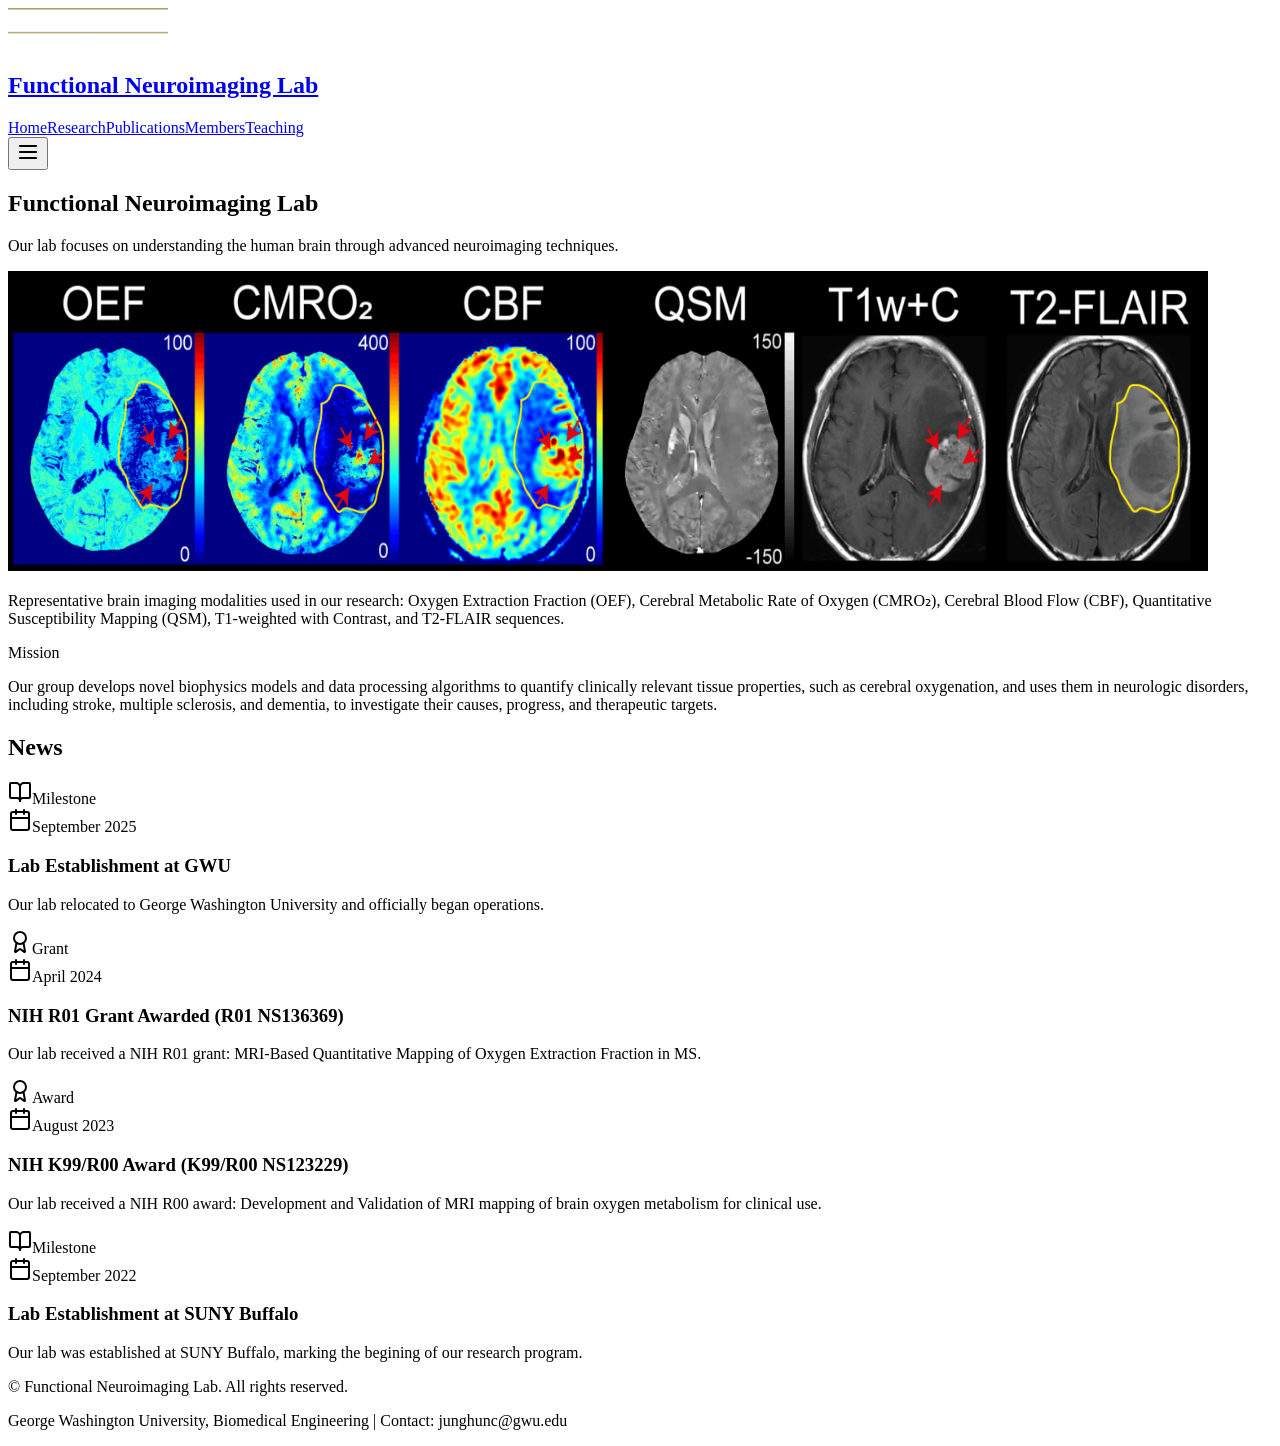
==== index.html @ 728843a8 "Deploy" ====
<!DOCTYPE html><html lang="en"><head><meta charSet="utf-8"/><meta name="viewport" content="width=device-width, initial-scale=1"/><link rel="stylesheet" href="/home/_next/static/css/0f46ce3a8b9f36d8.css" data-precedence="next"/><link rel="preload" as="script" fetchPriority="low" href="/home/_next/static/chunks/webpack-42556eaa5f76f7f6.js"/><script src="/home/_next/static/chunks/4bd1b696-88b30e0b6c02fd6a.js" async=""></script><script src="/home/_next/static/chunks/684-82cdade8f68b9c72.js" async=""></script><script src="/home/_next/static/chunks/main-app-8e823df29bd74d1a.js" async=""></script><script src="/home/_next/static/chunks/63-12f150df6db81ddb.js" async=""></script><script src="/home/_next/static/chunks/823-0bcc1e51482df1d7.js" async=""></script><script src="/home/_next/static/chunks/app/layout-66e0d5ed86242fa3.js" async=""></script><script src="/home/_next/static/chunks/app/page-9b56387771a1409b.js" async=""></script><title>Functional Neuroimaging Lab</title><meta name="description" content="University research lab specializing in functional neuroimaging and brain research"/><meta name="generator" content="v0.dev"/><script src="/home/_next/static/chunks/polyfills-42372ed130431b0a.js" noModule=""></script></head><body class="__className_385342"><nav class="bg-primary text-white shadow-lg sticky top-0 z-50"><div class="w-full px-4 sm:px-6 lg:px-8"><div class="flex justify-between items-center h-20"><div class="flex items-center flex-shrink-0"><a class="flex items-center space-x-6" href="/home"><img alt="George Washington University Logo" loading="lazy" width="160" height="40" decoding="async" data-nimg="1" class="h-10 w-auto" style="color:transparent" src="/images/gw_horizontal_2c_rev.png"/><h1 class="text-lg sm:text-xl font-bold font-sans whitespace-nowrap">Functional Neuroimaging Lab</h1></a></div><div class="hidden md:flex items-center space-x-3 lg:space-x-4"><a class="px-3 py-2 rounded-md text-sm font-medium transition-colors whitespace-nowrap bg-accent text-white" href="/home">Home</a><a class="px-3 py-2 rounded-md text-sm font-medium transition-colors whitespace-nowrap text-white hover:bg-accent/80" href="/home/research">Research</a><a class="px-3 py-2 rounded-md text-sm font-medium transition-colors whitespace-nowrap text-white hover:bg-accent/80" href="/home/publications">Publications</a><a class="px-3 py-2 rounded-md text-sm font-medium transition-colors whitespace-nowrap text-white hover:bg-accent/80" href="/home/members">Members</a><a class="px-3 py-2 rounded-md text-sm font-medium transition-colors whitespace-nowrap text-white hover:bg-accent/80" href="/home/teaching">Teaching</a></div><div class="md:hidden flex items-center"><button class="inline-flex items-center justify-center gap-2 whitespace-nowrap rounded-md text-sm font-medium ring-offset-background transition-colors focus-visible:outline-none focus-visible:ring-2 focus-visible:ring-ring focus-visible:ring-offset-2 disabled:pointer-events-none disabled:opacity-50 [&amp;_svg]:pointer-events-none [&amp;_svg]:size-4 [&amp;_svg]:shrink-0 hover:text-accent-foreground h-10 w-10 text-white hover:bg-accent/80"><svg xmlns="http://www.w3.org/2000/svg" width="24" height="24" viewBox="0 0 24 24" fill="none" stroke="currentColor" stroke-width="2" stroke-linecap="round" stroke-linejoin="round" class="lucide lucide-menu h-6 w-6"><line x1="4" x2="20" y1="12" y2="12"></line><line x1="4" x2="20" y1="6" y2="6"></line><line x1="4" x2="20" y1="18" y2="18"></line></svg></button></div></div></div></nav><main class="min-h-screen bg-white pt-20"><div class="max-w-7xl mx-auto px-4 sm:px-6 lg:px-10 py-12"><section class="mb-8"><div class="flex flex-col items-center text-center space-y-4"><div class="max-w-4xl mb-0 mt-12"><h1 class="font-bold text-primary mb-6 text-5xl font-sans">Functional Neuroimaging Lab</h1><p class="text-lg text-foreground mb-0 leading-relaxed font-sans">Our lab focuses on understanding the human brain through advanced neuroimaging techniques.</p><div class="flex flex-wrap gap-1 justify-center"></div></div></div></section><section class="mb-16"><div class="text-center"><div class="bg-white rounded-lg shadow-lg p-8"><img alt="Brain imaging techniques including OEF, CMRO2, CBF, QSM, T1w+C, and T2-FLAIR" loading="lazy" width="1200" height="300" decoding="async" data-nimg="1" class="w-full h-auto rounded-lg" style="color:transparent" src="/images/brain-imaging-techniques.png"/><p class="text-sm text-foreground/70 mt-2 leading-relaxed font-sans">Representative brain imaging modalities used in our research: Oxygen Extraction Fraction (OEF), Cerebral Metabolic Rate of Oxygen (CMRO₂), Cerebral Blood Flow (CBF), Quantitative Susceptibility Mapping (QSM), T1-weighted with Contrast, and T2-FLAIR sequences.</p></div></div></section><section class="mb-16"><div class="rounded-lg border text-card-foreground shadow-sm bg-muted border-secondary/20"><div class="flex flex-col space-y-1.5 p-6"><div class="text-2xl font-semibold leading-none tracking-tight text-primary font-sans">Mission</div></div><div class="p-6 pt-0"><p class="text-foreground leading-relaxed font-sans">Our group develops novel biophysics models and data processing algorithms to quantify clinically relevant tissue properties, such as cerebral oxygenation, and uses them in neurologic disorders, including stroke, multiple sclerosis, and dementia, to investigate their causes, progress, and therapeutic targets.</p></div></div></section><section class="mb-16"><h2 class="text-3xl font-bold text-primary mb-10 font-sans">News</h2><div class="relative"><div class="absolute left-6 top-0 bottom-0 w-0.5 bg-accent"></div><div class="space-y-10"><div class="relative flex items-start"><div class="absolute left-4 w-4 h-4 bg-accent rounded-full border-4 border-white shadow-md"></div><div class="ml-12 pb-8"><div class="flex items-center gap-3 mb-3"><div class="inline-flex items-center rounded-full border px-2.5 py-0.5 text-xs font-semibold transition-colors focus:outline-none focus:ring-2 focus:ring-ring focus:ring-offset-2 border-accent text-accent"><svg xmlns="http://www.w3.org/2000/svg" width="24" height="24" viewBox="0 0 24 24" fill="none" stroke="currentColor" stroke-width="2" stroke-linecap="round" stroke-linejoin="round" class="lucide lucide-book-open w-3 h-3 mr-1"><path d="M12 7v14"></path><path d="M3 18a1 1 0 0 1-1-1V4a1 1 0 0 1 1-1h5a4 4 0 0 1 4 4 4 4 0 0 1 4-4h5a1 1 0 0 1 1 1v13a1 1 0 0 1-1 1h-6a3 3 0 0 0-3 3 3 3 0 0 0-3-3z"></path></svg>Milestone</div><span class="text-sm text-foreground/60 flex items-center"><svg xmlns="http://www.w3.org/2000/svg" width="24" height="24" viewBox="0 0 24 24" fill="none" stroke="currentColor" stroke-width="2" stroke-linecap="round" stroke-linejoin="round" class="lucide lucide-calendar w-4 h-4 mr-1"><path d="M8 2v4"></path><path d="M16 2v4"></path><rect width="18" height="18" x="3" y="4" rx="2"></rect><path d="M3 10h18"></path></svg>September 2025</span></div><h3 class="text-lg font-semibold text-primary mb-3 font-sans">Lab Establishment at GWU</h3><p class="text-foreground leading-relaxed font-sans">Our lab relocated to George Washington University and officially began operations.</p></div></div><div class="relative flex items-start"><div class="absolute left-4 w-4 h-4 bg-accent rounded-full border-4 border-white shadow-md"></div><div class="ml-12 pb-8"><div class="flex items-center gap-3 mb-3"><div class="inline-flex items-center rounded-full border px-2.5 py-0.5 text-xs font-semibold transition-colors focus:outline-none focus:ring-2 focus:ring-ring focus:ring-offset-2 border-transparent hover:bg-primary/80 bg-accent text-white"><svg xmlns="http://www.w3.org/2000/svg" width="24" height="24" viewBox="0 0 24 24" fill="none" stroke="currentColor" stroke-width="2" stroke-linecap="round" stroke-linejoin="round" class="lucide lucide-award w-3 h-3 mr-1"><path d="m15.477 12.89 1.515 8.526a.5.5 0 0 1-.81.47l-3.58-2.687a1 1 0 0 0-1.197 0l-3.586 2.686a.5.5 0 0 1-.81-.469l1.514-8.526"></path><circle cx="12" cy="8" r="6"></circle></svg>Grant</div><span class="text-sm text-foreground/60 flex items-center"><svg xmlns="http://www.w3.org/2000/svg" width="24" height="24" viewBox="0 0 24 24" fill="none" stroke="currentColor" stroke-width="2" stroke-linecap="round" stroke-linejoin="round" class="lucide lucide-calendar w-4 h-4 mr-1"><path d="M8 2v4"></path><path d="M16 2v4"></path><rect width="18" height="18" x="3" y="4" rx="2"></rect><path d="M3 10h18"></path></svg>April 2024</span></div><h3 class="text-lg font-semibold text-primary mb-3 font-sans">NIH R01 Grant Awarded (R01 NS136369)</h3><p class="text-foreground leading-relaxed font-sans">Our lab received a NIH R01 grant: MRI-Based Quantitative Mapping of Oxygen Extraction Fraction in MS.</p></div></div><div class="relative flex items-start"><div class="absolute left-4 w-4 h-4 bg-accent rounded-full border-4 border-white shadow-md"></div><div class="ml-12 pb-8"><div class="flex items-center gap-3 mb-3"><div class="inline-flex items-center rounded-full border px-2.5 py-0.5 text-xs font-semibold transition-colors focus:outline-none focus:ring-2 focus:ring-ring focus:ring-offset-2 border-transparent hover:bg-secondary/80 bg-secondary text-foreground"><svg xmlns="http://www.w3.org/2000/svg" width="24" height="24" viewBox="0 0 24 24" fill="none" stroke="currentColor" stroke-width="2" stroke-linecap="round" stroke-linejoin="round" class="lucide lucide-award w-3 h-3 mr-1"><path d="m15.477 12.89 1.515 8.526a.5.5 0 0 1-.81.47l-3.58-2.687a1 1 0 0 0-1.197 0l-3.586 2.686a.5.5 0 0 1-.81-.469l1.514-8.526"></path><circle cx="12" cy="8" r="6"></circle></svg>Award</div><span class="text-sm text-foreground/60 flex items-center"><svg xmlns="http://www.w3.org/2000/svg" width="24" height="24" viewBox="0 0 24 24" fill="none" stroke="currentColor" stroke-width="2" stroke-linecap="round" stroke-linejoin="round" class="lucide lucide-calendar w-4 h-4 mr-1"><path d="M8 2v4"></path><path d="M16 2v4"></path><rect width="18" height="18" x="3" y="4" rx="2"></rect><path d="M3 10h18"></path></svg>August 2023</span></div><h3 class="text-lg font-semibold text-primary mb-3 font-sans">NIH K99/R00 Award (K99/R00 NS123229)</h3><p class="text-foreground leading-relaxed font-sans">Our lab received a NIH R00 award: Development and Validation of MRI mapping of brain oxygen metabolism for clinical use.</p></div></div><div class="relative flex items-start"><div class="absolute left-4 w-4 h-4 bg-accent rounded-full border-4 border-white shadow-md"></div><div class="ml-12 pb-8"><div class="flex items-center gap-3 mb-3"><div class="inline-flex items-center rounded-full border px-2.5 py-0.5 text-xs font-semibold transition-colors focus:outline-none focus:ring-2 focus:ring-ring focus:ring-offset-2 border-accent text-accent"><svg xmlns="http://www.w3.org/2000/svg" width="24" height="24" viewBox="0 0 24 24" fill="none" stroke="currentColor" stroke-width="2" stroke-linecap="round" stroke-linejoin="round" class="lucide lucide-book-open w-3 h-3 mr-1"><path d="M12 7v14"></path><path d="M3 18a1 1 0 0 1-1-1V4a1 1 0 0 1 1-1h5a4 4 0 0 1 4 4 4 4 0 0 1 4-4h5a1 1 0 0 1 1 1v13a1 1 0 0 1-1 1h-6a3 3 0 0 0-3 3 3 3 0 0 0-3-3z"></path></svg>Milestone</div><span class="text-sm text-foreground/60 flex items-center"><svg xmlns="http://www.w3.org/2000/svg" width="24" height="24" viewBox="0 0 24 24" fill="none" stroke="currentColor" stroke-width="2" stroke-linecap="round" stroke-linejoin="round" class="lucide lucide-calendar w-4 h-4 mr-1"><path d="M8 2v4"></path><path d="M16 2v4"></path><rect width="18" height="18" x="3" y="4" rx="2"></rect><path d="M3 10h18"></path></svg>September 2022</span></div><h3 class="text-lg font-semibold text-primary mb-3 font-sans">Lab Establishment at SUNY Buffalo</h3><p class="text-foreground leading-relaxed font-sans">Our lab was established at SUNY Buffalo, marking the begining of our research program.</p></div></div></div></div></section><section class="mb-16"><div class="rounded-lg border bg-card text-card-foreground shadow-sm overflow-hidden"></div></section></div></main><footer class="bg-primary text-white py-10"><div class="max-w-7xl mx-auto px-4 sm:px-6 lg:px-8"><div class="text-center"><p class="font-sans">© Functional Neuroimaging Lab. All rights reserved.</p><p class="mt-3 text-sm opacity-80 font-sans">George Washington University, Biomedical Engineering | Contact: junghunc@gwu.edu</p></div></div></footer><script src="/home/_next/static/chunks/webpack-42556eaa5f76f7f6.js" async=""></script><script>(self.__next_f=self.__next_f||[]).push([0])</script><script>self.__next_f.push([1,"1:\"$Sreact.fragment\"\n2:I[166,[\"63\",\"static/chunks/63-12f150df6db81ddb.js\",\"823\",\"static/chunks/823-0bcc1e51482df1d7.js\",\"177\",\"static/chunks/app/layout-66e0d5ed86242fa3.js\"],\"default\"]\n3:I[7555,[],\"\"]\n4:I[1295,[],\"\"]\n5:I[3063,[\"63\",\"static/chunks/63-12f150df6db81ddb.js\",\"974\",\"static/chunks/app/page-9b56387771a1409b.js\"],\"Image\"]\n6:I[9665,[],\"OutletBoundary\"]\n9:I[9665,[],\"ViewportBoundary\"]\nb:I[9665,[],\"MetadataBoundary\"]\nd:I[6614,[],\"\"]\n:HL[\"/home/_next/static/css/0f46ce3a8b9f36d8.css\",\"style\"]\n"])</script><script>self.__next_f.push([1,"0:{\"P\":null,\"b\":\"y3amjXFZkO5NuZTWRWZdu\",\"p\":\"/home\",\"c\":[\"\",\"\"],\"i\":false,\"f\":[[[\"\",{\"children\":[\"__PAGE__\",{}]},\"$undefined\",\"$undefined\",true],[\"\",[\"$\",\"$1\",\"c\",{\"children\":[[[\"$\",\"link\",\"0\",{\"rel\":\"stylesheet\",\"href\":\"/home/_next/static/css/0f46ce3a8b9f36d8.css\",\"precedence\":\"next\",\"crossOrigin\":\"$undefined\",\"nonce\":\"$undefined\"}]],[\"$\",\"html\",null,{\"lang\":\"en\",\"children\":[\"$\",\"body\",null,{\"className\":\"__className_385342\",\"children\":[[\"$\",\"$L2\",null,{}],[\"$\",\"main\",null,{\"className\":\"min-h-screen bg-white pt-20\",\"children\":[\"$\",\"$L3\",null,{\"parallelRouterKey\":\"children\",\"error\":\"$undefined\",\"errorStyles\":\"$undefined\",\"errorScripts\":\"$undefined\",\"template\":[\"$\",\"$L4\",null,{}],\"templateStyles\":\"$undefined\",\"templateScripts\":\"$undefined\",\"notFound\":[[[\"$\",\"title\",null,{\"children\":\"404: This page could not be found.\"}],[\"$\",\"div\",null,{\"style\":{\"fontFamily\":\"system-ui,\\\"Segoe UI\\\",Roboto,Helvetica,Arial,sans-serif,\\\"Apple Color Emoji\\\",\\\"Segoe UI Emoji\\\"\",\"height\":\"100vh\",\"textAlign\":\"center\",\"display\":\"flex\",\"flexDirection\":\"column\",\"alignItems\":\"center\",\"justifyContent\":\"center\"},\"children\":[\"$\",\"div\",null,{\"children\":[[\"$\",\"style\",null,{\"dangerouslySetInnerHTML\":{\"__html\":\"body{color:#000;background:#fff;margin:0}.next-error-h1{border-right:1px solid rgba(0,0,0,.3)}@media (prefers-color-scheme:dark){body{color:#fff;background:#000}.next-error-h1{border-right:1px solid rgba(255,255,255,.3)}}\"}}],[\"$\",\"h1\",null,{\"className\":\"next-error-h1\",\"style\":{\"display\":\"inline-block\",\"margin\":\"0 20px 0 0\",\"padding\":\"0 23px 0 0\",\"fontSize\":24,\"fontWeight\":500,\"verticalAlign\":\"top\",\"lineHeight\":\"49px\"},\"children\":404}],[\"$\",\"div\",null,{\"style\":{\"display\":\"inline-block\"},\"children\":[\"$\",\"h2\",null,{\"style\":{\"fontSize\":14,\"fontWeight\":400,\"lineHeight\":\"49px\",\"margin\":0},\"children\":\"This page could not be found.\"}]}]]}]}]],[]],\"forbidden\":\"$undefined\",\"unauthorized\":\"$undefined\"}]}],[\"$\",\"footer\",null,{\"className\":\"bg-primary text-white py-10\",\"children\":[\"$\",\"div\",null,{\"className\":\"max-w-7xl mx-auto px-4 sm:px-6 lg:px-8\",\"children\":[\"$\",\"div\",null,{\"className\":\"text-center\",\"children\":[[\"$\",\"p\",null,{\"className\":\"font-sans\",\"children\":\"© Functional Neuroimaging Lab. All rights reserved.\"}],[\"$\",\"p\",null,{\"className\":\"mt-3 text-sm opacity-80 font-sans\",\"children\":\"George Washington University, Biomedical Engineering | Contact: junghunc@gwu.edu\"}]]}]}]}]]}]}]]}],{\"children\":[\"__PAGE__\",[\"$\",\"$1\",\"c\",{\"children\":[[\"$\",\"div\",null,{\"className\":\"max-w-7xl mx-auto px-4 sm:px-6 lg:px-10 py-12\",\"children\":[[\"$\",\"section\",null,{\"className\":\"mb-8\",\"children\":[\"$\",\"div\",null,{\"className\":\"flex flex-col items-center text-center space-y-4\",\"children\":[\"$\",\"div\",null,{\"className\":\"max-w-4xl mb-0 mt-12\",\"children\":[[\"$\",\"h1\",null,{\"className\":\"font-bold text-primary mb-6 text-5xl font-sans\",\"children\":\"Functional Neuroimaging Lab\"}],[\"$\",\"p\",null,{\"className\":\"text-lg text-foreground mb-0 leading-relaxed font-sans\",\"children\":\"Our lab focuses on understanding the human brain through advanced neuroimaging techniques.\"}],[\"$\",\"div\",null,{\"className\":\"flex flex-wrap gap-1 justify-center\"}]]}]}]}],[\"$\",\"section\",null,{\"className\":\"mb-16\",\"children\":[\"$\",\"div\",null,{\"className\":\"text-center\",\"children\":[\"$\",\"div\",null,{\"className\":\"bg-white rounded-lg shadow-lg p-8\",\"children\":[[\"$\",\"$L5\",null,{\"src\":\"/images/brain-imaging-techniques.png\",\"alt\":\"Brain imaging techniques including OEF, CMRO2, CBF, QSM, T1w+C, and T2-FLAIR\",\"width\":1200,\"height\":300,\"className\":\"w-full h-auto rounded-lg\"}],[\"$\",\"p\",null,{\"className\":\"text-sm text-foreground/70 mt-2 leading-relaxed font-sans\",\"children\":\"Representative brain imaging modalities used in our research: Oxygen Extraction Fraction (OEF), Cerebral Metabolic Rate of Oxygen (CMRO₂), Cerebral Blood Flow (CBF), Quantitative Susceptibility Mapping (QSM), T1-weighted with Contrast, and T2-FLAIR sequences.\"}]]}]}]}],[\"$\",\"section\",null,{\"className\":\"mb-16\",\"children\":[\"$\",\"div\",null,{\"ref\":\"$undefined\",\"className\":\"rounded-lg border text-card-foreground shadow-sm bg-muted border-secondary/20\",\"children\":[[\"$\",\"div\",null,{\"ref\":\"$undefined\",\"className\":\"flex flex-col space-y-1.5 p-6\",\"children\":[\"$\",\"div\",null,{\"ref\":\"$undefined\",\"className\":\"text-2xl font-semibold leading-none tracking-tight text-primary font-sans\",\"children\":\"Mission\"}]}],[\"$\",\"div\",null,{\"ref\":\"$undefined\",\"className\":\"p-6 pt-0\",\"children\":[\"$\",\"p\",null,{\"className\":\"text-foreground leading-relaxed font-sans\",\"children\":\"Our group develops novel biophysics models and data processing algorithms to quantify clinically relevant tissue properties, such as cerebral oxygenation, and uses them in neurologic disorders, including stroke, multiple sclerosis, and dementia, to investigate their causes, progress, and therapeutic targets.\"}]}]]}]}],[\"$\",\"section\",null,{\"className\":\"mb-16\",\"children\":[[\"$\",\"h2\",null,{\"className\":\"text-3xl font-bold text-primary mb-10 font-sans\",\"children\":\"News\"}],[\"$\",\"div\",null,{\"className\":\"relative\",\"children\":[[\"$\",\"div\",null,{\"className\":\"absolute left-6 top-0 bottom-0 w-0.5 bg-accent\"}],[\"$\",\"div\",null,{\"className\":\"space-y-10\",\"children\":[[\"$\",\"div\",\"0\",{\"className\":\"relative flex items-start\",\"children\":[[\"$\",\"div\",null,{\"className\":\"absolute left-4 w-4 h-4 bg-accent rounded-full border-4 border-white shadow-md\"}],[\"$\",\"div\",null,{\"className\":\"ml-12 pb-8\",\"children\":[[\"$\",\"div\",null,{\"className\":\"flex items-center gap-3 mb-3\",\"children\":[[\"$\",\"div\",null,{\"className\":\"inline-flex items-center rounded-full border px-2.5 py-0.5 text-xs font-semibold transition-colors focus:outline-none focus:ring-2 focus:ring-ring focus:ring-offset-2 border-accent text-accent\",\"children\":[false,false,[\"$\",\"svg\",null,{\"ref\":\"$undefined\",\"xmlns\":\"http://www.w3.org/2000/svg\",\"width\":24,\"height\":24,\"viewBox\":\"0 0 24 24\",\"fill\":\"none\",\"stroke\":\"currentColor\",\"strokeWidth\":2,\"strokeLinecap\":\"round\",\"strokeLinejoin\":\"round\",\"className\":\"lucide lucide-book-open w-3 h-3 mr-1\",\"children\":[[\"$\",\"path\",\"1akyts\",{\"d\":\"M12 7v14\"}],[\"$\",\"path\",\"ruj8y\",{\"d\":\"M3 18a1 1 0 0 1-1-1V4a1 1 0 0 1 1-1h5a4 4 0 0 1 4 4 4 4 0 0 1 4-4h5a1 1 0 0 1 1 1v13a1 1 0 0 1-1 1h-6a3 3 0 0 0-3 3 3 3 0 0 0-3-3z\"}],\"$undefined\"]}],\"Milestone\"]}],[\"$\",\"span\",null,{\"className\":\"text-sm text-foreground/60 flex items-center\",\"children\":[[\"$\",\"svg\",null,{\"ref\":\"$undefined\",\"xmlns\":\"http://www.w3.org/2000/svg\",\"width\":24,\"height\":24,\"viewBox\":\"0 0 24 24\",\"fill\":\"none\",\"stroke\":\"currentColor\",\"strokeWidth\":2,\"strokeLinecap\":\"round\",\"strokeLinejoin\":\"round\",\"className\":\"lucide lucide-calendar w-4 h-4 mr-1\",\"children\":[[\"$\",\"path\",\"1cmpym\",{\"d\":\"M8 2v4\"}],[\"$\",\"path\",\"4m81vk\",{\"d\":\"M16 2v4\"}],[\"$\",\"rect\",\"1hopcy\",{\"width\":\"18\",\"height\":\"18\",\"x\":\"3\",\"y\":\"4\",\"rx\":\"2\"}],[\"$\",\"path\",\"8toen8\",{\"d\":\"M3 10h18\"}],\"$undefined\"]}],\"September 2025\"]}]]}],[\"$\",\"h3\",null,{\"className\":\"text-lg font-semibold text-primary mb-3 font-sans\",\"children\":\"Lab Establishment at GWU\"}],[\"$\",\"p\",null,{\"className\":\"text-foreground leading-relaxed font-sans\",\"children\":\"Our lab relocated to George Washington University and officially began operations.\"}]]}]]}],[\"$\",\"div\",\"1\",{\"className\":\"relative flex items-start\",\"children\":[[\"$\",\"div\",null,{\"className\":\"absolute left-4 w-4 h-4 bg-accent rounded-full border-4 border-white shadow-md\"}],[\"$\",\"div\",null,{\"className\":\"ml-12 pb-8\",\"children\":[[\"$\",\"div\",null,{\"className\":\"flex items-center gap-3 mb-3\",\"children\":[[\"$\",\"div\",null,{\"className\":\"inline-flex items-center rounded-full border px-2.5 py-0.5 text-xs font-semibold transition-colors focus:outline-none focus:ring-2 focus:ring-ring focus:ring-offset-2 border-transparent hover:bg-primary/80 bg-accent text-white\",\"children\":[[\"$\",\"svg\",null,{\"ref\":\"$undefined\",\"xmlns\":\"http://www.w3.org/2000/svg\",\"width\":24,\"height\":24,\"viewBox\":\"0 0 24 24\",\"fill\":\"none\",\"stroke\":\"currentColor\",\"strokeWidth\":2,\"strokeLinecap\":\"round\",\"strokeLinejoin\":\"round\",\"className\":\"lucide lucide-award w-3 h-3 mr-1\",\"children\":[[\"$\",\"path\",\"1yiouv\",{\"d\":\"m15.477 12.89 1.515 8.526a.5.5 0 0 1-.81.47l-3.58-2.687a1 1 0 0 0-1.197 0l-3.586 2.686a.5.5 0 0 1-.81-.469l1.514-8.526\"}],[\"$\",\"circle\",\"1vp47v\",{\"cx\":\"12\",\"cy\":\"8\",\"r\":\"6\"}],\"$undefined\"]}],false,false,\"Grant\"]}],[\"$\",\"span\",null,{\"className\":\"text-sm text-foreground/60 flex items-center\",\"children\":[[\"$\",\"svg\",null,{\"ref\":\"$undefined\",\"xmlns\":\"http://www.w3.org/2000/svg\",\"width\":24,\"height\":24,\"viewBox\":\"0 0 24 24\",\"fill\":\"none\",\"stroke\":\"currentColor\",\"strokeWidth\":2,\"strokeLinecap\":\"round\",\"strokeLinejoin\":\"round\",\"className\":\"lucide lucide-calendar w-4 h-4 mr-1\",\"children\":[[\"$\",\"path\",\"1cmpym\",{\"d\":\"M8 2v4\"}],[\"$\",\"path\",\"4m81vk\",{\"d\":\"M16 2v4\"}],[\"$\",\"rect\",\"1hopcy\",{\"width\":\"18\",\"height\":\"18\",\"x\":\"3\",\"y\":\"4\",\"rx\":\"2\"}],[\"$\",\"path\",\"8toen8\",{\"d\":\"M3 10h18\"}],\"$undefined\"]}],\"April 2024\"]}]]}],[\"$\",\"h3\",null,{\"className\":\"text-lg font-semibold text-primary mb-3 font-sans\",\"children\":\"NIH R01 Grant Awarded (R01 NS136369)\"}],[\"$\",\"p\",null,{\"className\":\"text-foreground leading-relaxed font-sans\",\"children\":\"Our lab received a NIH R01 grant: MRI-Based Quantitative Mapping of Oxygen Extraction Fraction in MS.\"}]]}]]}],[\"$\",\"div\",\"2\",{\"className\":\"relative flex items-start\",\"children\":[[\"$\",\"div\",null,{\"className\":\"absolute left-4 w-4 h-4 bg-accent rounded-full border-4 border-white shadow-md\"}],[\"$\",\"div\",null,{\"className\":\"ml-12 pb-8\",\"children\":[[\"$\",\"div\",null,{\"className\":\"flex items-center gap-3 mb-3\",\"children\":[[\"$\",\"div\",null,{\"className\":\"inline-flex items-center rounded-full border px-2.5 py-0.5 text-xs font-semibold transition-colors focus:outline-none focus:ring-2 focus:ring-ring focus:ring-offset-2 border-transparent hover:bg-secondary/80 bg-secondary text-foreground\",\"children\":[false,[\"$\",\"svg\",null,{\"ref\":\"$undefined\",\"xmlns\":\"http://www.w3.org/2000/svg\",\"width\":24,\"height\":24,\"viewBox\":\"0 0 24 24\",\"fill\":\"none\",\"stroke\":\"currentColor\",\"strokeWidth\":2,\"strokeLinecap\":\"round\",\"strokeLinejoin\":\"round\",\"className\":\"lucide lucide-award w-3 h-3 mr-1\",\"children\":[[\"$\",\"path\",\"1yiouv\",{\"d\":\"m15.477 12.89 1.515 8.526a.5.5 0 0 1-.81.47l-3.58-2.687a1 1 0 0 0-1.197 0l-3.586 2.686a.5.5 0 0 1-.81-.469l1.514-8.526\"}],[\"$\",\"circle\",\"1vp47v\",{\"cx\":\"12\",\"cy\":\"8\",\"r\":\"6\"}],\"$undefined\"]}],false,\"Award\"]}],[\"$\",\"span\",null,{\"className\":\"text-sm text-foreground/60 flex items-center\",\"children\":[[\"$\",\"svg\",null,{\"ref\":\"$undefined\",\"xmlns\":\"http://www.w3.org/2000/svg\",\"width\":24,\"height\":24,\"viewBox\":\"0 0 24 24\",\"fill\":\"none\",\"stroke\":\"currentColor\",\"strokeWidth\":2,\"strokeLinecap\":\"round\",\"strokeLinejoin\":\"round\",\"className\":\"lucide lucide-calendar w-4 h-4 mr-1\",\"children\":[[\"$\",\"path\",\"1cmpym\",{\"d\":\"M8 2v4\"}],[\"$\",\"path\",\"4m81vk\",{\"d\":\"M16 2v4\"}],[\"$\",\"rect\",\"1hopcy\",{\"width\":\"18\",\"height\":\"18\",\"x\":\"3\",\"y\":\"4\",\"rx\":\"2\"}],[\"$\",\"path\",\"8toen8\",{\"d\":\"M3 10h18\"}],\"$undefined\"]}],\"August 2023\"]}]]}],[\"$\",\"h3\",null,{\"className\":\"text-lg font-semibold text-primary mb-3 font-sans\",\"children\":\"NIH K99/R00 Award (K99/R00 NS123229)\"}],[\"$\",\"p\",null,{\"className\":\"text-foreground leading-relaxed font-sans\",\"children\":\"Our lab received a NIH R00 award: Development and Validation of MRI mapping of brain oxygen metabolism for clinical use.\"}]]}]]}],[\"$\",\"div\",\"3\",{\"className\":\"relative flex items-start\",\"children\":[[\"$\",\"div\",null,{\"className\":\"absolute left-4 w-4 h-4 bg-accent rounded-full border-4 border-white shadow-md\"}],[\"$\",\"div\",null,{\"className\":\"ml-12 pb-8\",\"children\":[[\"$\",\"div\",null,{\"className\":\"flex items-center gap-3 mb-3\",\"children\":[[\"$\",\"div\",null,{\"className\":\"inline-flex items-center rounded-full border px-2.5 py-0.5 text-xs font-semibold transition-colors focus:outline-none focus:ring-2 focus:ring-ring focus:ring-offset-2 border-accent text-accent\",\"children\":[false,false,[\"$\",\"svg\",null,{\"ref\":\"$undefined\",\"xmlns\":\"http://www.w3.org/2000/svg\",\"width\":24,\"height\":24,\"viewBox\":\"0 0 24 24\",\"fill\":\"none\",\"stroke\":\"currentColor\",\"strokeWidth\":2,\"strokeLinecap\":\"round\",\"strokeLinejoin\":\"round\",\"className\":\"lucide lucide-book-open w-3 h-3 mr-1\",\"children\":[[\"$\",\"path\",\"1akyts\",{\"d\":\"M12 7v14\"}],[\"$\",\"path\",\"ruj8y\",{\"d\":\"M3 18a1 1 0 0 1-1-1V4a1 1 0 0 1 1-1h5a4 4 0 0 1 4 4 4 4 0 0 1 4-4h5a1 1 0 0 1 1 1v13a1 1 0 0 1-1 1h-6a3 3 0 0 0-3 3 3 3 0 0 0-3-3z\"}],\"$undefined\"]}],\"Milestone\"]}],[\"$\",\"span\",null,{\"className\":\"text-sm text-foreground/60 flex items-center\",\"children\":[[\"$\",\"svg\",null,{\"ref\":\"$undefined\",\"xmlns\":\"http://www.w3.org/2000/svg\",\"width\":24,\"height\":24,\"viewBox\":\"0 0 24 24\",\"fill\":\"none\",\"stroke\":\"currentColor\",\"strokeWidth\":2,\"strokeLinecap\":\"round\",\"strokeLinejoin\":\"round\",\"className\":\"lucide lucide-calendar w-4 h-4 mr-1\",\"children\":[[\"$\",\"path\",\"1cmpym\",{\"d\":\"M8 2v4\"}],[\"$\",\"path\",\"4m81vk\",{\"d\":\"M16 2v4\"}],[\"$\",\"rect\",\"1hopcy\",{\"width\":\"18\",\"height\":\"18\",\"x\":\"3\",\"y\":\"4\",\"rx\":\"2\"}],[\"$\",\"path\",\"8toen8\",{\"d\":\"M3 10h18\"}],\"$undefined\"]}],\"September 2022\"]}]]}],[\"$\",\"h3\",null,{\"className\":\"text-lg font-semibold text-primary mb-3 font-sans\",\"children\":\"Lab Establishment at SUNY Buffalo\"}],[\"$\",\"p\",null,{\"className\":\"text-foreground leading-relaxed font-sans\",\"children\":\"Our lab was established at SUNY Buffalo, marking the begining of our research program.\"}]]}]]}]]}]]}]]}],[\"$\",\"section\",null,{\"className\":\"mb-16\",\"children\":[\"$\",\"div\",null,{\"ref\":\"$undefined\",\"className\":\"rounded-lg border bg-card text-card-foreground shadow-sm overflow-hidden\"}]}]]}],\"$undefined\",null,[\"$\",\"$L6\",null,{\"children\":[\"$L7\",\"$L8\",null]}]]}],{},null,false]},null,false],[\"$\",\"$1\",\"h\",{\"children\":[null,[\"$\",\"$1\",\"lLP8Ie3xTxoHJqD7Ue227\",{\"children\":[[\"$\",\"$L9\",null,{\"children\":\"$La\"}],null]}],[\"$\",\"$Lb\",null,{\"children\":\"$Lc\"}]]}],false]],\"m\":\"$undefined\",\"G\":[\"$d\",\"$undefined\"],\"s\":false,\"S\":true}\n"])</script><script>self.__next_f.push([1,"a:[[\"$\",\"meta\",\"0\",{\"charSet\":\"utf-8\"}],[\"$\",\"meta\",\"1\",{\"name\":\"viewport\",\"content\":\"width=device-width, initial-scale=1\"}]]\n7:null\n"])</script><script>self.__next_f.push([1,"8:null\nc:[[\"$\",\"title\",\"0\",{\"children\":\"Functional Neuroimaging Lab\"}],[\"$\",\"meta\",\"1\",{\"name\":\"description\",\"content\":\"University research lab specializing in functional neuroimaging and brain research\"}],[\"$\",\"meta\",\"2\",{\"name\":\"generator\",\"content\":\"v0.dev\"}]]\n"])</script></body></html>
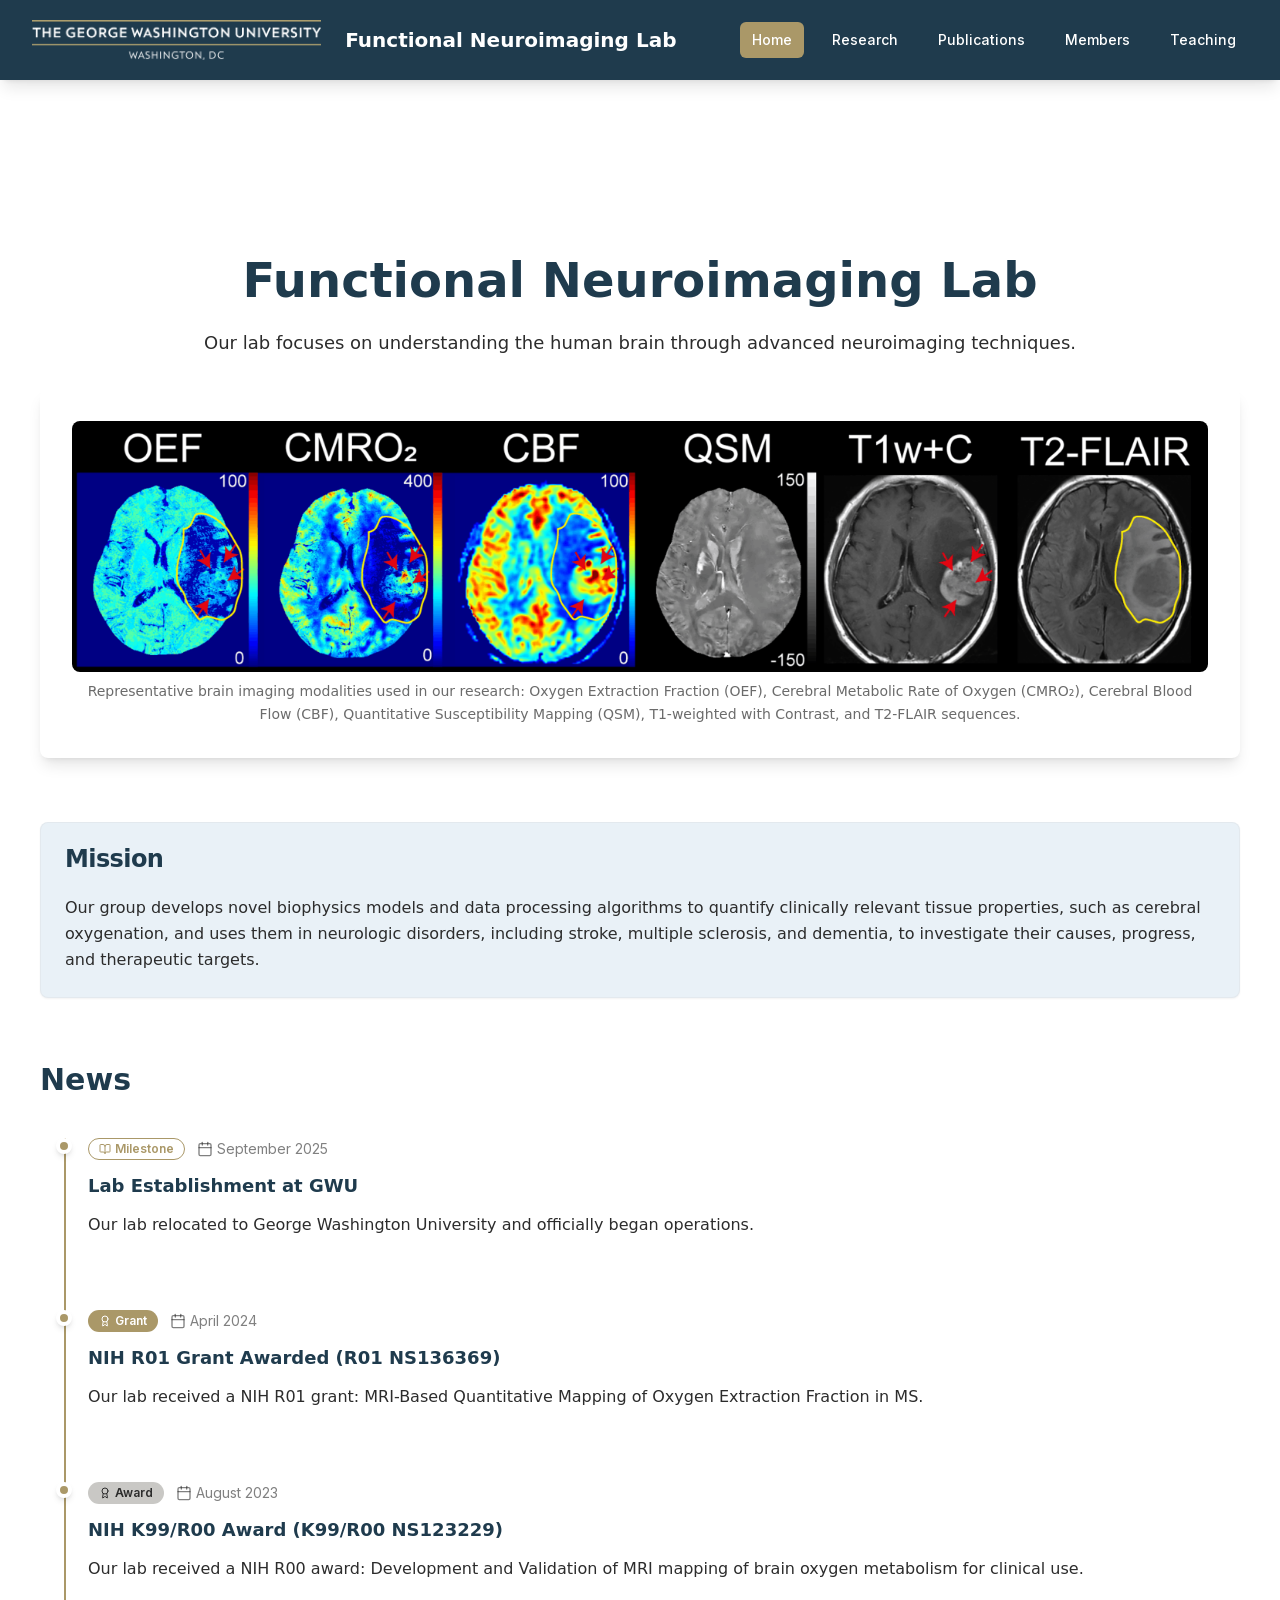
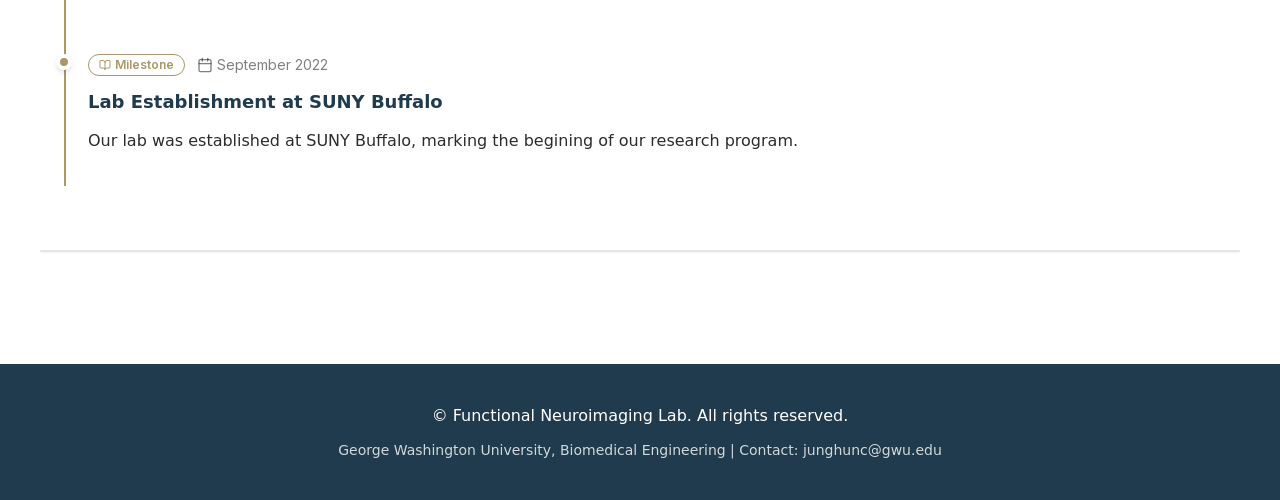
==== commit 2f66c23e: "Deploy" ====
--- a/index.html
+++ b/index.html
@@ -1 +1 @@
-<!DOCTYPE html><html lang="en"><head><meta charSet="utf-8"/><meta name="viewport" content="width=device-width, initial-scale=1"/><link rel="stylesheet" href="/home/_next/static/css/0f46ce3a8b9f36d8.css" data-precedence="next"/><link rel="preload" as="script" fetchPriority="low" href="/home/_next/static/chunks/webpack-42556eaa5f76f7f6.js"/><script src="/home/_next/static/chunks/4bd1b696-88b30e0b6c02fd6a.js" async=""></script><script src="/home/_next/static/chunks/684-82cdade8f68b9c72.js" async=""></script><script src="/home/_next/static/chunks/main-app-8e823df29bd74d1a.js" async=""></script><script src="/home/_next/static/chunks/63-12f150df6db81ddb.js" async=""></script><script src="/home/_next/static/chunks/823-0bcc1e51482df1d7.js" async=""></script><script src="/home/_next/static/chunks/app/layout-66e0d5ed86242fa3.js" async=""></script><script src="/home/_next/static/chunks/app/page-9b56387771a1409b.js" async=""></script><title>Functional Neuroimaging Lab</title><meta name="description" content="University research lab specializing in functional neuroimaging and brain research"/><meta name="generator" content="v0.dev"/><script src="/home/_next/static/chunks/polyfills-42372ed130431b0a.js" noModule=""></script></head><body class="__className_385342"><nav class="bg-primary text-white shadow-lg sticky top-0 z-50"><div class="w-full px-4 sm:px-6 lg:px-8"><div class="flex justify-between items-center h-20"><div class="flex items-center flex-shrink-0"><a class="flex items-center space-x-6" href="/home"><img alt="George Washington University Logo" loading="lazy" width="160" height="40" decoding="async" data-nimg="1" class="h-10 w-auto" style="color:transparent" src="/images/gw_horizontal_2c_rev.png"/><h1 class="text-lg sm:text-xl font-bold font-sans whitespace-nowrap">Functional Neuroimaging Lab</h1></a></div><div class="hidden md:flex items-center space-x-3 lg:space-x-4"><a class="px-3 py-2 rounded-md text-sm font-medium transition-colors whitespace-nowrap bg-accent text-white" href="/home">Home</a><a class="px-3 py-2 rounded-md text-sm font-medium transition-colors whitespace-nowrap text-white hover:bg-accent/80" href="/home/research">Research</a><a class="px-3 py-2 rounded-md text-sm font-medium transition-colors whitespace-nowrap text-white hover:bg-accent/80" href="/home/publications">Publications</a><a class="px-3 py-2 rounded-md text-sm font-medium transition-colors whitespace-nowrap text-white hover:bg-accent/80" href="/home/members">Members</a><a class="px-3 py-2 rounded-md text-sm font-medium transition-colors whitespace-nowrap text-white hover:bg-accent/80" href="/home/teaching">Teaching</a></div><div class="md:hidden flex items-center"><button class="inline-flex items-center justify-center gap-2 whitespace-nowrap rounded-md text-sm font-medium ring-offset-background transition-colors focus-visible:outline-none focus-visible:ring-2 focus-visible:ring-ring focus-visible:ring-offset-2 disabled:pointer-events-none disabled:opacity-50 [&amp;_svg]:pointer-events-none [&amp;_svg]:size-4 [&amp;_svg]:shrink-0 hover:text-accent-foreground h-10 w-10 text-white hover:bg-accent/80"><svg xmlns="http://www.w3.org/2000/svg" width="24" height="24" viewBox="0 0 24 24" fill="none" stroke="currentColor" stroke-width="2" stroke-linecap="round" stroke-linejoin="round" class="lucide lucide-menu h-6 w-6"><line x1="4" x2="20" y1="12" y2="12"></line><line x1="4" x2="20" y1="6" y2="6"></line><line x1="4" x2="20" y1="18" y2="18"></line></svg></button></div></div></div></nav><main class="min-h-screen bg-white pt-20"><div class="max-w-7xl mx-auto px-4 sm:px-6 lg:px-10 py-12"><section class="mb-8"><div class="flex flex-col items-center text-center space-y-4"><div class="max-w-4xl mb-0 mt-12"><h1 class="font-bold text-primary mb-6 text-5xl font-sans">Functional Neuroimaging Lab</h1><p class="text-lg text-foreground mb-0 leading-relaxed font-sans">Our lab focuses on understanding the human brain through advanced neuroimaging techniques.</p><div class="flex flex-wrap gap-1 justify-center"></div></div></div></section><section class="mb-16"><div class="text-center"><div class="bg-white rounded-lg shadow-lg p-8"><img alt="Brain imaging techniques including OEF, CMRO2, CBF, QSM, T1w+C, and T2-FLAIR" loading="lazy" width="1200" height="300" decoding="async" data-nimg="1" class="w-full h-auto rounded-lg" style="color:transparent" src="/images/brain-imaging-techniques.png"/><p class="text-sm text-foreground/70 mt-2 leading-relaxed font-sans">Representative brain imaging modalities used in our research: Oxygen Extraction Fraction (OEF), Cerebral Metabolic Rate of Oxygen (CMRO₂), Cerebral Blood Flow (CBF), Quantitative Susceptibility Mapping (QSM), T1-weighted with Contrast, and T2-FLAIR sequences.</p></div></div></section><section class="mb-16"><div class="rounded-lg border text-card-foreground shadow-sm bg-muted border-secondary/20"><div class="flex flex-col space-y-1.5 p-6"><div class="text-2xl font-semibold leading-none tracking-tight text-primary font-sans">Mission</div></div><div class="p-6 pt-0"><p class="text-foreground leading-relaxed font-sans">Our group develops novel biophysics models and data processing algorithms to quantify clinically relevant tissue properties, such as cerebral oxygenation, and uses them in neurologic disorders, including stroke, multiple sclerosis, and dementia, to investigate their causes, progress, and therapeutic targets.</p></div></div></section><section class="mb-16"><h2 class="text-3xl font-bold text-primary mb-10 font-sans">News</h2><div class="relative"><div class="absolute left-6 top-0 bottom-0 w-0.5 bg-accent"></div><div class="space-y-10"><div class="relative flex items-start"><div class="absolute left-4 w-4 h-4 bg-accent rounded-full border-4 border-white shadow-md"></div><div class="ml-12 pb-8"><div class="flex items-center gap-3 mb-3"><div class="inline-flex items-center rounded-full border px-2.5 py-0.5 text-xs font-semibold transition-colors focus:outline-none focus:ring-2 focus:ring-ring focus:ring-offset-2 border-accent text-accent"><svg xmlns="http://www.w3.org/2000/svg" width="24" height="24" viewBox="0 0 24 24" fill="none" stroke="currentColor" stroke-width="2" stroke-linecap="round" stroke-linejoin="round" class="lucide lucide-book-open w-3 h-3 mr-1"><path d="M12 7v14"></path><path d="M3 18a1 1 0 0 1-1-1V4a1 1 0 0 1 1-1h5a4 4 0 0 1 4 4 4 4 0 0 1 4-4h5a1 1 0 0 1 1 1v13a1 1 0 0 1-1 1h-6a3 3 0 0 0-3 3 3 3 0 0 0-3-3z"></path></svg>Milestone</div><span class="text-sm text-foreground/60 flex items-center"><svg xmlns="http://www.w3.org/2000/svg" width="24" height="24" viewBox="0 0 24 24" fill="none" stroke="currentColor" stroke-width="2" stroke-linecap="round" stroke-linejoin="round" class="lucide lucide-calendar w-4 h-4 mr-1"><path d="M8 2v4"></path><path d="M16 2v4"></path><rect width="18" height="18" x="3" y="4" rx="2"></rect><path d="M3 10h18"></path></svg>September 2025</span></div><h3 class="text-lg font-semibold text-primary mb-3 font-sans">Lab Establishment at GWU</h3><p class="text-foreground leading-relaxed font-sans">Our lab relocated to George Washington University and officially began operations.</p></div></div><div class="relative flex items-start"><div class="absolute left-4 w-4 h-4 bg-accent rounded-full border-4 border-white shadow-md"></div><div class="ml-12 pb-8"><div class="flex items-center gap-3 mb-3"><div class="inline-flex items-center rounded-full border px-2.5 py-0.5 text-xs font-semibold transition-colors focus:outline-none focus:ring-2 focus:ring-ring focus:ring-offset-2 border-transparent hover:bg-primary/80 bg-accent text-white"><svg xmlns="http://www.w3.org/2000/svg" width="24" height="24" viewBox="0 0 24 24" fill="none" stroke="currentColor" stroke-width="2" stroke-linecap="round" stroke-linejoin="round" class="lucide lucide-award w-3 h-3 mr-1"><path d="m15.477 12.89 1.515 8.526a.5.5 0 0 1-.81.47l-3.58-2.687a1 1 0 0 0-1.197 0l-3.586 2.686a.5.5 0 0 1-.81-.469l1.514-8.526"></path><circle cx="12" cy="8" r="6"></circle></svg>Grant</div><span class="text-sm text-foreground/60 flex items-center"><svg xmlns="http://www.w3.org/2000/svg" width="24" height="24" viewBox="0 0 24 24" fill="none" stroke="currentColor" stroke-width="2" stroke-linecap="round" stroke-linejoin="round" class="lucide lucide-calendar w-4 h-4 mr-1"><path d="M8 2v4"></path><path d="M16 2v4"></path><rect width="18" height="18" x="3" y="4" rx="2"></rect><path d="M3 10h18"></path></svg>April 2024</span></div><h3 class="text-lg font-semibold text-primary mb-3 font-sans">NIH R01 Grant Awarded (R01 NS136369)</h3><p class="text-foreground leading-relaxed font-sans">Our lab received a NIH R01 grant: MRI-Based Quantitative Mapping of Oxygen Extraction Fraction in MS.</p></div></div><div class="relative flex items-start"><div class="absolute left-4 w-4 h-4 bg-accent rounded-full border-4 border-white shadow-md"></div><div class="ml-12 pb-8"><div class="flex items-center gap-3 mb-3"><div class="inline-flex items-center rounded-full border px-2.5 py-0.5 text-xs font-semibold transition-colors focus:outline-none focus:ring-2 focus:ring-ring focus:ring-offset-2 border-transparent hover:bg-secondary/80 bg-secondary text-foreground"><svg xmlns="http://www.w3.org/2000/svg" width="24" height="24" viewBox="0 0 24 24" fill="none" stroke="currentColor" stroke-width="2" stroke-linecap="round" stroke-linejoin="round" class="lucide lucide-award w-3 h-3 mr-1"><path d="m15.477 12.89 1.515 8.526a.5.5 0 0 1-.81.47l-3.58-2.687a1 1 0 0 0-1.197 0l-3.586 2.686a.5.5 0 0 1-.81-.469l1.514-8.526"></path><circle cx="12" cy="8" r="6"></circle></svg>Award</div><span class="text-sm text-foreground/60 flex items-center"><svg xmlns="http://www.w3.org/2000/svg" width="24" height="24" viewBox="0 0 24 24" fill="none" stroke="currentColor" stroke-width="2" stroke-linecap="round" stroke-linejoin="round" class="lucide lucide-calendar w-4 h-4 mr-1"><path d="M8 2v4"></path><path d="M16 2v4"></path><rect width="18" height="18" x="3" y="4" rx="2"></rect><path d="M3 10h18"></path></svg>August 2023</span></div><h3 class="text-lg font-semibold text-primary mb-3 font-sans">NIH K99/R00 Award (K99/R00 NS123229)</h3><p class="text-foreground leading-relaxed font-sans">Our lab received a NIH R00 award: Development and Validation of MRI mapping of brain oxygen metabolism for clinical use.</p></div></div><div class="relative flex items-start"><div class="absolute left-4 w-4 h-4 bg-accent rounded-full border-4 border-white shadow-md"></div><div class="ml-12 pb-8"><div class="flex items-center gap-3 mb-3"><div class="inline-flex items-center rounded-full border px-2.5 py-0.5 text-xs font-semibold transition-colors focus:outline-none focus:ring-2 focus:ring-ring focus:ring-offset-2 border-accent text-accent"><svg xmlns="http://www.w3.org/2000/svg" width="24" height="24" viewBox="0 0 24 24" fill="none" stroke="currentColor" stroke-width="2" stroke-linecap="round" stroke-linejoin="round" class="lucide lucide-book-open w-3 h-3 mr-1"><path d="M12 7v14"></path><path d="M3 18a1 1 0 0 1-1-1V4a1 1 0 0 1 1-1h5a4 4 0 0 1 4 4 4 4 0 0 1 4-4h5a1 1 0 0 1 1 1v13a1 1 0 0 1-1 1h-6a3 3 0 0 0-3 3 3 3 0 0 0-3-3z"></path></svg>Milestone</div><span class="text-sm text-foreground/60 flex items-center"><svg xmlns="http://www.w3.org/2000/svg" width="24" height="24" viewBox="0 0 24 24" fill="none" stroke="currentColor" stroke-width="2" stroke-linecap="round" stroke-linejoin="round" class="lucide lucide-calendar w-4 h-4 mr-1"><path d="M8 2v4"></path><path d="M16 2v4"></path><rect width="18" height="18" x="3" y="4" rx="2"></rect><path d="M3 10h18"></path></svg>September 2022</span></div><h3 class="text-lg font-semibold text-primary mb-3 font-sans">Lab Establishment at SUNY Buffalo</h3><p class="text-foreground leading-relaxed font-sans">Our lab was established at SUNY Buffalo, marking the begining of our research program.</p></div></div></div></div></section><section class="mb-16"><div class="rounded-lg border bg-card text-card-foreground shadow-sm overflow-hidden"></div></section></div></main><footer class="bg-primary text-white py-10"><div class="max-w-7xl mx-auto px-4 sm:px-6 lg:px-8"><div class="text-center"><p class="font-sans">© Functional Neuroimaging Lab. All rights reserved.</p><p class="mt-3 text-sm opacity-80 font-sans">George Washington University, Biomedical Engineering | Contact: junghunc@gwu.edu</p></div></div></footer><script src="/home/_next/static/chunks/webpack-42556eaa5f76f7f6.js" async=""></script><script>(self.__next_f=self.__next_f||[]).push([0])</script><script>self.__next_f.push([1,"1:\"$Sreact.fragment\"\n2:I[166,[\"63\",\"static/chunks/63-12f150df6db81ddb.js\",\"823\",\"static/chunks/823-0bcc1e51482df1d7.js\",\"177\",\"static/chunks/app/layout-66e0d5ed86242fa3.js\"],\"default\"]\n3:I[7555,[],\"\"]\n4:I[1295,[],\"\"]\n5:I[3063,[\"63\",\"static/chunks/63-12f150df6db81ddb.js\",\"974\",\"static/chunks/app/page-9b56387771a1409b.js\"],\"Image\"]\n6:I[9665,[],\"OutletBoundary\"]\n9:I[9665,[],\"ViewportBoundary\"]\nb:I[9665,[],\"MetadataBoundary\"]\nd:I[6614,[],\"\"]\n:HL[\"/home/_next/static/css/0f46ce3a8b9f36d8.css\",\"style\"]\n"])</script><script>self.__next_f.push([1,"0:{\"P\":null,\"b\":\"y3amjXFZkO5NuZTWRWZdu\",\"p\":\"/home\",\"c\":[\"\",\"\"],\"i\":false,\"f\":[[[\"\",{\"children\":[\"__PAGE__\",{}]},\"$undefined\",\"$undefined\",true],[\"\",[\"$\",\"$1\",\"c\",{\"children\":[[[\"$\",\"link\",\"0\",{\"rel\":\"stylesheet\",\"href\":\"/home/_next/static/css/0f46ce3a8b9f36d8.css\",\"precedence\":\"next\",\"crossOrigin\":\"$undefined\",\"nonce\":\"$undefined\"}]],[\"$\",\"html\",null,{\"lang\":\"en\",\"children\":[\"$\",\"body\",null,{\"className\":\"__className_385342\",\"children\":[[\"$\",\"$L2\",null,{}],[\"$\",\"main\",null,{\"className\":\"min-h-screen bg-white pt-20\",\"children\":[\"$\",\"$L3\",null,{\"parallelRouterKey\":\"children\",\"error\":\"$undefined\",\"errorStyles\":\"$undefined\",\"errorScripts\":\"$undefined\",\"template\":[\"$\",\"$L4\",null,{}],\"templateStyles\":\"$undefined\",\"templateScripts\":\"$undefined\",\"notFound\":[[[\"$\",\"title\",null,{\"children\":\"404: This page could not be found.\"}],[\"$\",\"div\",null,{\"style\":{\"fontFamily\":\"system-ui,\\\"Segoe UI\\\",Roboto,Helvetica,Arial,sans-serif,\\\"Apple Color Emoji\\\",\\\"Segoe UI Emoji\\\"\",\"height\":\"100vh\",\"textAlign\":\"center\",\"display\":\"flex\",\"flexDirection\":\"column\",\"alignItems\":\"center\",\"justifyContent\":\"center\"},\"children\":[\"$\",\"div\",null,{\"children\":[[\"$\",\"style\",null,{\"dangerouslySetInnerHTML\":{\"__html\":\"body{color:#000;background:#fff;margin:0}.next-error-h1{border-right:1px solid rgba(0,0,0,.3)}@media (prefers-color-scheme:dark){body{color:#fff;background:#000}.next-error-h1{border-right:1px solid rgba(255,255,255,.3)}}\"}}],[\"$\",\"h1\",null,{\"className\":\"next-error-h1\",\"style\":{\"display\":\"inline-block\",\"margin\":\"0 20px 0 0\",\"padding\":\"0 23px 0 0\",\"fontSize\":24,\"fontWeight\":500,\"verticalAlign\":\"top\",\"lineHeight\":\"49px\"},\"children\":404}],[\"$\",\"div\",null,{\"style\":{\"display\":\"inline-block\"},\"children\":[\"$\",\"h2\",null,{\"style\":{\"fontSize\":14,\"fontWeight\":400,\"lineHeight\":\"49px\",\"margin\":0},\"children\":\"This page could not be found.\"}]}]]}]}]],[]],\"forbidden\":\"$undefined\",\"unauthorized\":\"$undefined\"}]}],[\"$\",\"footer\",null,{\"className\":\"bg-primary text-white py-10\",\"children\":[\"$\",\"div\",null,{\"className\":\"max-w-7xl mx-auto px-4 sm:px-6 lg:px-8\",\"children\":[\"$\",\"div\",null,{\"className\":\"text-center\",\"children\":[[\"$\",\"p\",null,{\"className\":\"font-sans\",\"children\":\"© Functional Neuroimaging Lab. All rights reserved.\"}],[\"$\",\"p\",null,{\"className\":\"mt-3 text-sm opacity-80 font-sans\",\"children\":\"George Washington University, Biomedical Engineering | Contact: junghunc@gwu.edu\"}]]}]}]}]]}]}]]}],{\"children\":[\"__PAGE__\",[\"$\",\"$1\",\"c\",{\"children\":[[\"$\",\"div\",null,{\"className\":\"max-w-7xl mx-auto px-4 sm:px-6 lg:px-10 py-12\",\"children\":[[\"$\",\"section\",null,{\"className\":\"mb-8\",\"children\":[\"$\",\"div\",null,{\"className\":\"flex flex-col items-center text-center space-y-4\",\"children\":[\"$\",\"div\",null,{\"className\":\"max-w-4xl mb-0 mt-12\",\"children\":[[\"$\",\"h1\",null,{\"className\":\"font-bold text-primary mb-6 text-5xl font-sans\",\"children\":\"Functional Neuroimaging Lab\"}],[\"$\",\"p\",null,{\"className\":\"text-lg text-foreground mb-0 leading-relaxed font-sans\",\"children\":\"Our lab focuses on understanding the human brain through advanced neuroimaging techniques.\"}],[\"$\",\"div\",null,{\"className\":\"flex flex-wrap gap-1 justify-center\"}]]}]}]}],[\"$\",\"section\",null,{\"className\":\"mb-16\",\"children\":[\"$\",\"div\",null,{\"className\":\"text-center\",\"children\":[\"$\",\"div\",null,{\"className\":\"bg-white rounded-lg shadow-lg p-8\",\"children\":[[\"$\",\"$L5\",null,{\"src\":\"/images/brain-imaging-techniques.png\",\"alt\":\"Brain imaging techniques including OEF, CMRO2, CBF, QSM, T1w+C, and T2-FLAIR\",\"width\":1200,\"height\":300,\"className\":\"w-full h-auto rounded-lg\"}],[\"$\",\"p\",null,{\"className\":\"text-sm text-foreground/70 mt-2 leading-relaxed font-sans\",\"children\":\"Representative brain imaging modalities used in our research: Oxygen Extraction Fraction (OEF), Cerebral Metabolic Rate of Oxygen (CMRO₂), Cerebral Blood Flow (CBF), Quantitative Susceptibility Mapping (QSM), T1-weighted with Contrast, and T2-FLAIR sequences.\"}]]}]}]}],[\"$\",\"section\",null,{\"className\":\"mb-16\",\"children\":[\"$\",\"div\",null,{\"ref\":\"$undefined\",\"className\":\"rounded-lg border text-card-foreground shadow-sm bg-muted border-secondary/20\",\"children\":[[\"$\",\"div\",null,{\"ref\":\"$undefined\",\"className\":\"flex flex-col space-y-1.5 p-6\",\"children\":[\"$\",\"div\",null,{\"ref\":\"$undefined\",\"className\":\"text-2xl font-semibold leading-none tracking-tight text-primary font-sans\",\"children\":\"Mission\"}]}],[\"$\",\"div\",null,{\"ref\":\"$undefined\",\"className\":\"p-6 pt-0\",\"children\":[\"$\",\"p\",null,{\"className\":\"text-foreground leading-relaxed font-sans\",\"children\":\"Our group develops novel biophysics models and data processing algorithms to quantify clinically relevant tissue properties, such as cerebral oxygenation, and uses them in neurologic disorders, including stroke, multiple sclerosis, and dementia, to investigate their causes, progress, and therapeutic targets.\"}]}]]}]}],[\"$\",\"section\",null,{\"className\":\"mb-16\",\"children\":[[\"$\",\"h2\",null,{\"className\":\"text-3xl font-bold text-primary mb-10 font-sans\",\"children\":\"News\"}],[\"$\",\"div\",null,{\"className\":\"relative\",\"children\":[[\"$\",\"div\",null,{\"className\":\"absolute left-6 top-0 bottom-0 w-0.5 bg-accent\"}],[\"$\",\"div\",null,{\"className\":\"space-y-10\",\"children\":[[\"$\",\"div\",\"0\",{\"className\":\"relative flex items-start\",\"children\":[[\"$\",\"div\",null,{\"className\":\"absolute left-4 w-4 h-4 bg-accent rounded-full border-4 border-white shadow-md\"}],[\"$\",\"div\",null,{\"className\":\"ml-12 pb-8\",\"children\":[[\"$\",\"div\",null,{\"className\":\"flex items-center gap-3 mb-3\",\"children\":[[\"$\",\"div\",null,{\"className\":\"inline-flex items-center rounded-full border px-2.5 py-0.5 text-xs font-semibold transition-colors focus:outline-none focus:ring-2 focus:ring-ring focus:ring-offset-2 border-accent text-accent\",\"children\":[false,false,[\"$\",\"svg\",null,{\"ref\":\"$undefined\",\"xmlns\":\"http://www.w3.org/2000/svg\",\"width\":24,\"height\":24,\"viewBox\":\"0 0 24 24\",\"fill\":\"none\",\"stroke\":\"currentColor\",\"strokeWidth\":2,\"strokeLinecap\":\"round\",\"strokeLinejoin\":\"round\",\"className\":\"lucide lucide-book-open w-3 h-3 mr-1\",\"children\":[[\"$\",\"path\",\"1akyts\",{\"d\":\"M12 7v14\"}],[\"$\",\"path\",\"ruj8y\",{\"d\":\"M3 18a1 1 0 0 1-1-1V4a1 1 0 0 1 1-1h5a4 4 0 0 1 4 4 4 4 0 0 1 4-4h5a1 1 0 0 1 1 1v13a1 1 0 0 1-1 1h-6a3 3 0 0 0-3 3 3 3 0 0 0-3-3z\"}],\"$undefined\"]}],\"Milestone\"]}],[\"$\",\"span\",null,{\"className\":\"text-sm text-foreground/60 flex items-center\",\"children\":[[\"$\",\"svg\",null,{\"ref\":\"$undefined\",\"xmlns\":\"http://www.w3.org/2000/svg\",\"width\":24,\"height\":24,\"viewBox\":\"0 0 24 24\",\"fill\":\"none\",\"stroke\":\"currentColor\",\"strokeWidth\":2,\"strokeLinecap\":\"round\",\"strokeLinejoin\":\"round\",\"className\":\"lucide lucide-calendar w-4 h-4 mr-1\",\"children\":[[\"$\",\"path\",\"1cmpym\",{\"d\":\"M8 2v4\"}],[\"$\",\"path\",\"4m81vk\",{\"d\":\"M16 2v4\"}],[\"$\",\"rect\",\"1hopcy\",{\"width\":\"18\",\"height\":\"18\",\"x\":\"3\",\"y\":\"4\",\"rx\":\"2\"}],[\"$\",\"path\",\"8toen8\",{\"d\":\"M3 10h18\"}],\"$undefined\"]}],\"September 2025\"]}]]}],[\"$\",\"h3\",null,{\"className\":\"text-lg font-semibold text-primary mb-3 font-sans\",\"children\":\"Lab Establishment at GWU\"}],[\"$\",\"p\",null,{\"className\":\"text-foreground leading-relaxed font-sans\",\"children\":\"Our lab relocated to George Washington University and officially began operations.\"}]]}]]}],[\"$\",\"div\",\"1\",{\"className\":\"relative flex items-start\",\"children\":[[\"$\",\"div\",null,{\"className\":\"absolute left-4 w-4 h-4 bg-accent rounded-full border-4 border-white shadow-md\"}],[\"$\",\"div\",null,{\"className\":\"ml-12 pb-8\",\"children\":[[\"$\",\"div\",null,{\"className\":\"flex items-center gap-3 mb-3\",\"children\":[[\"$\",\"div\",null,{\"className\":\"inline-flex items-center rounded-full border px-2.5 py-0.5 text-xs font-semibold transition-colors focus:outline-none focus:ring-2 focus:ring-ring focus:ring-offset-2 border-transparent hover:bg-primary/80 bg-accent text-white\",\"children\":[[\"$\",\"svg\",null,{\"ref\":\"$undefined\",\"xmlns\":\"http://www.w3.org/2000/svg\",\"width\":24,\"height\":24,\"viewBox\":\"0 0 24 24\",\"fill\":\"none\",\"stroke\":\"currentColor\",\"strokeWidth\":2,\"strokeLinecap\":\"round\",\"strokeLinejoin\":\"round\",\"className\":\"lucide lucide-award w-3 h-3 mr-1\",\"children\":[[\"$\",\"path\",\"1yiouv\",{\"d\":\"m15.477 12.89 1.515 8.526a.5.5 0 0 1-.81.47l-3.58-2.687a1 1 0 0 0-1.197 0l-3.586 2.686a.5.5 0 0 1-.81-.469l1.514-8.526\"}],[\"$\",\"circle\",\"1vp47v\",{\"cx\":\"12\",\"cy\":\"8\",\"r\":\"6\"}],\"$undefined\"]}],false,false,\"Grant\"]}],[\"$\",\"span\",null,{\"className\":\"text-sm text-foreground/60 flex items-center\",\"children\":[[\"$\",\"svg\",null,{\"ref\":\"$undefined\",\"xmlns\":\"http://www.w3.org/2000/svg\",\"width\":24,\"height\":24,\"viewBox\":\"0 0 24 24\",\"fill\":\"none\",\"stroke\":\"currentColor\",\"strokeWidth\":2,\"strokeLinecap\":\"round\",\"strokeLinejoin\":\"round\",\"className\":\"lucide lucide-calendar w-4 h-4 mr-1\",\"children\":[[\"$\",\"path\",\"1cmpym\",{\"d\":\"M8 2v4\"}],[\"$\",\"path\",\"4m81vk\",{\"d\":\"M16 2v4\"}],[\"$\",\"rect\",\"1hopcy\",{\"width\":\"18\",\"height\":\"18\",\"x\":\"3\",\"y\":\"4\",\"rx\":\"2\"}],[\"$\",\"path\",\"8toen8\",{\"d\":\"M3 10h18\"}],\"$undefined\"]}],\"April 2024\"]}]]}],[\"$\",\"h3\",null,{\"className\":\"text-lg font-semibold text-primary mb-3 font-sans\",\"children\":\"NIH R01 Grant Awarded (R01 NS136369)\"}],[\"$\",\"p\",null,{\"className\":\"text-foreground leading-relaxed font-sans\",\"children\":\"Our lab received a NIH R01 grant: MRI-Based Quantitative Mapping of Oxygen Extraction Fraction in MS.\"}]]}]]}],[\"$\",\"div\",\"2\",{\"className\":\"relative flex items-start\",\"children\":[[\"$\",\"div\",null,{\"className\":\"absolute left-4 w-4 h-4 bg-accent rounded-full border-4 border-white shadow-md\"}],[\"$\",\"div\",null,{\"className\":\"ml-12 pb-8\",\"children\":[[\"$\",\"div\",null,{\"className\":\"flex items-center gap-3 mb-3\",\"children\":[[\"$\",\"div\",null,{\"className\":\"inline-flex items-center rounded-full border px-2.5 py-0.5 text-xs font-semibold transition-colors focus:outline-none focus:ring-2 focus:ring-ring focus:ring-offset-2 border-transparent hover:bg-secondary/80 bg-secondary text-foreground\",\"children\":[false,[\"$\",\"svg\",null,{\"ref\":\"$undefined\",\"xmlns\":\"http://www.w3.org/2000/svg\",\"width\":24,\"height\":24,\"viewBox\":\"0 0 24 24\",\"fill\":\"none\",\"stroke\":\"currentColor\",\"strokeWidth\":2,\"strokeLinecap\":\"round\",\"strokeLinejoin\":\"round\",\"className\":\"lucide lucide-award w-3 h-3 mr-1\",\"children\":[[\"$\",\"path\",\"1yiouv\",{\"d\":\"m15.477 12.89 1.515 8.526a.5.5 0 0 1-.81.47l-3.58-2.687a1 1 0 0 0-1.197 0l-3.586 2.686a.5.5 0 0 1-.81-.469l1.514-8.526\"}],[\"$\",\"circle\",\"1vp47v\",{\"cx\":\"12\",\"cy\":\"8\",\"r\":\"6\"}],\"$undefined\"]}],false,\"Award\"]}],[\"$\",\"span\",null,{\"className\":\"text-sm text-foreground/60 flex items-center\",\"children\":[[\"$\",\"svg\",null,{\"ref\":\"$undefined\",\"xmlns\":\"http://www.w3.org/2000/svg\",\"width\":24,\"height\":24,\"viewBox\":\"0 0 24 24\",\"fill\":\"none\",\"stroke\":\"currentColor\",\"strokeWidth\":2,\"strokeLinecap\":\"round\",\"strokeLinejoin\":\"round\",\"className\":\"lucide lucide-calendar w-4 h-4 mr-1\",\"children\":[[\"$\",\"path\",\"1cmpym\",{\"d\":\"M8 2v4\"}],[\"$\",\"path\",\"4m81vk\",{\"d\":\"M16 2v4\"}],[\"$\",\"rect\",\"1hopcy\",{\"width\":\"18\",\"height\":\"18\",\"x\":\"3\",\"y\":\"4\",\"rx\":\"2\"}],[\"$\",\"path\",\"8toen8\",{\"d\":\"M3 10h18\"}],\"$undefined\"]}],\"August 2023\"]}]]}],[\"$\",\"h3\",null,{\"className\":\"text-lg font-semibold text-primary mb-3 font-sans\",\"children\":\"NIH K99/R00 Award (K99/R00 NS123229)\"}],[\"$\",\"p\",null,{\"className\":\"text-foreground leading-relaxed font-sans\",\"children\":\"Our lab received a NIH R00 award: Development and Validation of MRI mapping of brain oxygen metabolism for clinical use.\"}]]}]]}],[\"$\",\"div\",\"3\",{\"className\":\"relative flex items-start\",\"children\":[[\"$\",\"div\",null,{\"className\":\"absolute left-4 w-4 h-4 bg-accent rounded-full border-4 border-white shadow-md\"}],[\"$\",\"div\",null,{\"className\":\"ml-12 pb-8\",\"children\":[[\"$\",\"div\",null,{\"className\":\"flex items-center gap-3 mb-3\",\"children\":[[\"$\",\"div\",null,{\"className\":\"inline-flex items-center rounded-full border px-2.5 py-0.5 text-xs font-semibold transition-colors focus:outline-none focus:ring-2 focus:ring-ring focus:ring-offset-2 border-accent text-accent\",\"children\":[false,false,[\"$\",\"svg\",null,{\"ref\":\"$undefined\",\"xmlns\":\"http://www.w3.org/2000/svg\",\"width\":24,\"height\":24,\"viewBox\":\"0 0 24 24\",\"fill\":\"none\",\"stroke\":\"currentColor\",\"strokeWidth\":2,\"strokeLinecap\":\"round\",\"strokeLinejoin\":\"round\",\"className\":\"lucide lucide-book-open w-3 h-3 mr-1\",\"children\":[[\"$\",\"path\",\"1akyts\",{\"d\":\"M12 7v14\"}],[\"$\",\"path\",\"ruj8y\",{\"d\":\"M3 18a1 1 0 0 1-1-1V4a1 1 0 0 1 1-1h5a4 4 0 0 1 4 4 4 4 0 0 1 4-4h5a1 1 0 0 1 1 1v13a1 1 0 0 1-1 1h-6a3 3 0 0 0-3 3 3 3 0 0 0-3-3z\"}],\"$undefined\"]}],\"Milestone\"]}],[\"$\",\"span\",null,{\"className\":\"text-sm text-foreground/60 flex items-center\",\"children\":[[\"$\",\"svg\",null,{\"ref\":\"$undefined\",\"xmlns\":\"http://www.w3.org/2000/svg\",\"width\":24,\"height\":24,\"viewBox\":\"0 0 24 24\",\"fill\":\"none\",\"stroke\":\"currentColor\",\"strokeWidth\":2,\"strokeLinecap\":\"round\",\"strokeLinejoin\":\"round\",\"className\":\"lucide lucide-calendar w-4 h-4 mr-1\",\"children\":[[\"$\",\"path\",\"1cmpym\",{\"d\":\"M8 2v4\"}],[\"$\",\"path\",\"4m81vk\",{\"d\":\"M16 2v4\"}],[\"$\",\"rect\",\"1hopcy\",{\"width\":\"18\",\"height\":\"18\",\"x\":\"3\",\"y\":\"4\",\"rx\":\"2\"}],[\"$\",\"path\",\"8toen8\",{\"d\":\"M3 10h18\"}],\"$undefined\"]}],\"September 2022\"]}]]}],[\"$\",\"h3\",null,{\"className\":\"text-lg font-semibold text-primary mb-3 font-sans\",\"children\":\"Lab Establishment at SUNY Buffalo\"}],[\"$\",\"p\",null,{\"className\":\"text-foreground leading-relaxed font-sans\",\"children\":\"Our lab was established at SUNY Buffalo, marking the begining of our research program.\"}]]}]]}]]}]]}]]}],[\"$\",\"section\",null,{\"className\":\"mb-16\",\"children\":[\"$\",\"div\",null,{\"ref\":\"$undefined\",\"className\":\"rounded-lg border bg-card text-card-foreground shadow-sm overflow-hidden\"}]}]]}],\"$undefined\",null,[\"$\",\"$L6\",null,{\"children\":[\"$L7\",\"$L8\",null]}]]}],{},null,false]},null,false],[\"$\",\"$1\",\"h\",{\"children\":[null,[\"$\",\"$1\",\"lLP8Ie3xTxoHJqD7Ue227\",{\"children\":[[\"$\",\"$L9\",null,{\"children\":\"$La\"}],null]}],[\"$\",\"$Lb\",null,{\"children\":\"$Lc\"}]]}],false]],\"m\":\"$undefined\",\"G\":[\"$d\",\"$undefined\"],\"s\":false,\"S\":true}\n"])</script><script>self.__next_f.push([1,"a:[[\"$\",\"meta\",\"0\",{\"charSet\":\"utf-8\"}],[\"$\",\"meta\",\"1\",{\"name\":\"viewport\",\"content\":\"width=device-width, initial-scale=1\"}]]\n7:null\n"])</script><script>self.__next_f.push([1,"8:null\nc:[[\"$\",\"title\",\"0\",{\"children\":\"Functional Neuroimaging Lab\"}],[\"$\",\"meta\",\"1\",{\"name\":\"description\",\"content\":\"University research lab specializing in functional neuroimaging and brain research\"}],[\"$\",\"meta\",\"2\",{\"name\":\"generator\",\"content\":\"v0.dev\"}]]\n"])</script></body></html>+<!DOCTYPE html><html lang="en"><head><meta charSet="utf-8"/><meta name="viewport" content="width=device-width, initial-scale=1"/><link rel="stylesheet" href="/_next/static/css/4dec6a14ddbcf988.css" data-precedence="next"/><link rel="preload" as="script" fetchPriority="low" href="/_next/static/chunks/webpack-746a73de0dcda16e.js"/><script src="/_next/static/chunks/4bd1b696-88b30e0b6c02fd6a.js" async=""></script><script src="/_next/static/chunks/684-638fb9c77224cee8.js" async=""></script><script src="/_next/static/chunks/main-app-8e823df29bd74d1a.js" async=""></script><script src="/_next/static/chunks/63-65e41da3c9ca903a.js" async=""></script><script src="/_next/static/chunks/823-0bcc1e51482df1d7.js" async=""></script><script src="/_next/static/chunks/app/layout-854397917c5d4207.js" async=""></script><script src="/_next/static/chunks/app/page-9b56387771a1409b.js" async=""></script><title>Functional Neuroimaging Lab</title><meta name="description" content="University research lab specializing in functional neuroimaging and brain research"/><meta name="generator" content="v0.dev"/><script src="/_next/static/chunks/polyfills-42372ed130431b0a.js" noModule=""></script></head><body class="__className_f367f3"><nav class="bg-primary text-white shadow-lg sticky top-0 z-50"><div class="w-full px-4 sm:px-6 lg:px-8"><div class="flex justify-between items-center h-20"><div class="flex items-center flex-shrink-0"><a class="flex items-center space-x-6" href="/"><img alt="George Washington University Logo" loading="lazy" width="160" height="40" decoding="async" data-nimg="1" class="h-10 w-auto" style="color:transparent" src="/images/gw_horizontal_2c_rev.png"/><h1 class="text-lg sm:text-xl font-bold font-sans whitespace-nowrap">Functional Neuroimaging Lab</h1></a></div><div class="hidden md:flex items-center space-x-3 lg:space-x-4"><a class="px-3 py-2 rounded-md text-sm font-medium transition-colors whitespace-nowrap bg-accent text-white" href="/">Home</a><a class="px-3 py-2 rounded-md text-sm font-medium transition-colors whitespace-nowrap text-white hover:bg-accent/80" href="/research">Research</a><a class="px-3 py-2 rounded-md text-sm font-medium transition-colors whitespace-nowrap text-white hover:bg-accent/80" href="/publications">Publications</a><a class="px-3 py-2 rounded-md text-sm font-medium transition-colors whitespace-nowrap text-white hover:bg-accent/80" href="/members">Members</a><a class="px-3 py-2 rounded-md text-sm font-medium transition-colors whitespace-nowrap text-white hover:bg-accent/80" href="/teaching">Teaching</a></div><div class="md:hidden flex items-center"><button class="inline-flex items-center justify-center gap-2 whitespace-nowrap rounded-md text-sm font-medium ring-offset-background transition-colors focus-visible:outline-none focus-visible:ring-2 focus-visible:ring-ring focus-visible:ring-offset-2 disabled:pointer-events-none disabled:opacity-50 [&amp;_svg]:pointer-events-none [&amp;_svg]:size-4 [&amp;_svg]:shrink-0 hover:text-accent-foreground h-10 w-10 text-white hover:bg-accent/80"><svg xmlns="http://www.w3.org/2000/svg" width="24" height="24" viewBox="0 0 24 24" fill="none" stroke="currentColor" stroke-width="2" stroke-linecap="round" stroke-linejoin="round" class="lucide lucide-menu h-6 w-6"><line x1="4" x2="20" y1="12" y2="12"></line><line x1="4" x2="20" y1="6" y2="6"></line><line x1="4" x2="20" y1="18" y2="18"></line></svg></button></div></div></div></nav><main class="min-h-screen bg-white pt-20"><div class="max-w-7xl mx-auto px-4 sm:px-6 lg:px-10 py-12"><section class="mb-8"><div class="flex flex-col items-center text-center space-y-4"><div class="max-w-4xl mb-0 mt-12"><h1 class="font-bold text-primary mb-6 text-5xl font-sans">Functional Neuroimaging Lab</h1><p class="text-lg text-foreground mb-0 leading-relaxed font-sans">Our lab focuses on understanding the human brain through advanced neuroimaging techniques.</p><div class="flex flex-wrap gap-1 justify-center"></div></div></div></section><section class="mb-16"><div class="text-center"><div class="bg-white rounded-lg shadow-lg p-8"><img alt="Brain imaging techniques including OEF, CMRO2, CBF, QSM, T1w+C, and T2-FLAIR" loading="lazy" width="1200" height="300" decoding="async" data-nimg="1" class="w-full h-auto rounded-lg" style="color:transparent" src="/images/brain-imaging-techniques.png"/><p class="text-sm text-foreground/70 mt-2 leading-relaxed font-sans">Representative brain imaging modalities used in our research: Oxygen Extraction Fraction (OEF), Cerebral Metabolic Rate of Oxygen (CMRO₂), Cerebral Blood Flow (CBF), Quantitative Susceptibility Mapping (QSM), T1-weighted with Contrast, and T2-FLAIR sequences.</p></div></div></section><section class="mb-16"><div class="rounded-lg border text-card-foreground shadow-sm bg-muted border-secondary/20"><div class="flex flex-col space-y-1.5 p-6"><div class="text-2xl font-semibold leading-none tracking-tight text-primary font-sans">Mission</div></div><div class="p-6 pt-0"><p class="text-foreground leading-relaxed font-sans">Our group develops novel biophysics models and data processing algorithms to quantify clinically relevant tissue properties, such as cerebral oxygenation, and uses them in neurologic disorders, including stroke, multiple sclerosis, and dementia, to investigate their causes, progress, and therapeutic targets.</p></div></div></section><section class="mb-16"><h2 class="text-3xl font-bold text-primary mb-10 font-sans">News</h2><div class="relative"><div class="absolute left-6 top-0 bottom-0 w-0.5 bg-accent"></div><div class="space-y-10"><div class="relative flex items-start"><div class="absolute left-4 w-4 h-4 bg-accent rounded-full border-4 border-white shadow-md"></div><div class="ml-12 pb-8"><div class="flex items-center gap-3 mb-3"><div class="inline-flex items-center rounded-full border px-2.5 py-0.5 text-xs font-semibold transition-colors focus:outline-none focus:ring-2 focus:ring-ring focus:ring-offset-2 border-accent text-accent"><svg xmlns="http://www.w3.org/2000/svg" width="24" height="24" viewBox="0 0 24 24" fill="none" stroke="currentColor" stroke-width="2" stroke-linecap="round" stroke-linejoin="round" class="lucide lucide-book-open w-3 h-3 mr-1"><path d="M12 7v14"></path><path d="M3 18a1 1 0 0 1-1-1V4a1 1 0 0 1 1-1h5a4 4 0 0 1 4 4 4 4 0 0 1 4-4h5a1 1 0 0 1 1 1v13a1 1 0 0 1-1 1h-6a3 3 0 0 0-3 3 3 3 0 0 0-3-3z"></path></svg>Milestone</div><span class="text-sm text-foreground/60 flex items-center"><svg xmlns="http://www.w3.org/2000/svg" width="24" height="24" viewBox="0 0 24 24" fill="none" stroke="currentColor" stroke-width="2" stroke-linecap="round" stroke-linejoin="round" class="lucide lucide-calendar w-4 h-4 mr-1"><path d="M8 2v4"></path><path d="M16 2v4"></path><rect width="18" height="18" x="3" y="4" rx="2"></rect><path d="M3 10h18"></path></svg>September 2025</span></div><h3 class="text-lg font-semibold text-primary mb-3 font-sans">Lab Establishment at GWU</h3><p class="text-foreground leading-relaxed font-sans">Our lab relocated to George Washington University and officially began operations.</p></div></div><div class="relative flex items-start"><div class="absolute left-4 w-4 h-4 bg-accent rounded-full border-4 border-white shadow-md"></div><div class="ml-12 pb-8"><div class="flex items-center gap-3 mb-3"><div class="inline-flex items-center rounded-full border px-2.5 py-0.5 text-xs font-semibold transition-colors focus:outline-none focus:ring-2 focus:ring-ring focus:ring-offset-2 border-transparent hover:bg-primary/80 bg-accent text-white"><svg xmlns="http://www.w3.org/2000/svg" width="24" height="24" viewBox="0 0 24 24" fill="none" stroke="currentColor" stroke-width="2" stroke-linecap="round" stroke-linejoin="round" class="lucide lucide-award w-3 h-3 mr-1"><path d="m15.477 12.89 1.515 8.526a.5.5 0 0 1-.81.47l-3.58-2.687a1 1 0 0 0-1.197 0l-3.586 2.686a.5.5 0 0 1-.81-.469l1.514-8.526"></path><circle cx="12" cy="8" r="6"></circle></svg>Grant</div><span class="text-sm text-foreground/60 flex items-center"><svg xmlns="http://www.w3.org/2000/svg" width="24" height="24" viewBox="0 0 24 24" fill="none" stroke="currentColor" stroke-width="2" stroke-linecap="round" stroke-linejoin="round" class="lucide lucide-calendar w-4 h-4 mr-1"><path d="M8 2v4"></path><path d="M16 2v4"></path><rect width="18" height="18" x="3" y="4" rx="2"></rect><path d="M3 10h18"></path></svg>April 2024</span></div><h3 class="text-lg font-semibold text-primary mb-3 font-sans">NIH R01 Grant Awarded (R01 NS136369)</h3><p class="text-foreground leading-relaxed font-sans">Our lab received a NIH R01 grant: MRI-Based Quantitative Mapping of Oxygen Extraction Fraction in MS.</p></div></div><div class="relative flex items-start"><div class="absolute left-4 w-4 h-4 bg-accent rounded-full border-4 border-white shadow-md"></div><div class="ml-12 pb-8"><div class="flex items-center gap-3 mb-3"><div class="inline-flex items-center rounded-full border px-2.5 py-0.5 text-xs font-semibold transition-colors focus:outline-none focus:ring-2 focus:ring-ring focus:ring-offset-2 border-transparent hover:bg-secondary/80 bg-secondary text-foreground"><svg xmlns="http://www.w3.org/2000/svg" width="24" height="24" viewBox="0 0 24 24" fill="none" stroke="currentColor" stroke-width="2" stroke-linecap="round" stroke-linejoin="round" class="lucide lucide-award w-3 h-3 mr-1"><path d="m15.477 12.89 1.515 8.526a.5.5 0 0 1-.81.47l-3.58-2.687a1 1 0 0 0-1.197 0l-3.586 2.686a.5.5 0 0 1-.81-.469l1.514-8.526"></path><circle cx="12" cy="8" r="6"></circle></svg>Award</div><span class="text-sm text-foreground/60 flex items-center"><svg xmlns="http://www.w3.org/2000/svg" width="24" height="24" viewBox="0 0 24 24" fill="none" stroke="currentColor" stroke-width="2" stroke-linecap="round" stroke-linejoin="round" class="lucide lucide-calendar w-4 h-4 mr-1"><path d="M8 2v4"></path><path d="M16 2v4"></path><rect width="18" height="18" x="3" y="4" rx="2"></rect><path d="M3 10h18"></path></svg>August 2023</span></div><h3 class="text-lg font-semibold text-primary mb-3 font-sans">NIH K99/R00 Award (K99/R00 NS123229)</h3><p class="text-foreground leading-relaxed font-sans">Our lab received a NIH R00 award: Development and Validation of MRI mapping of brain oxygen metabolism for clinical use.</p></div></div><div class="relative flex items-start"><div class="absolute left-4 w-4 h-4 bg-accent rounded-full border-4 border-white shadow-md"></div><div class="ml-12 pb-8"><div class="flex items-center gap-3 mb-3"><div class="inline-flex items-center rounded-full border px-2.5 py-0.5 text-xs font-semibold transition-colors focus:outline-none focus:ring-2 focus:ring-ring focus:ring-offset-2 border-accent text-accent"><svg xmlns="http://www.w3.org/2000/svg" width="24" height="24" viewBox="0 0 24 24" fill="none" stroke="currentColor" stroke-width="2" stroke-linecap="round" stroke-linejoin="round" class="lucide lucide-book-open w-3 h-3 mr-1"><path d="M12 7v14"></path><path d="M3 18a1 1 0 0 1-1-1V4a1 1 0 0 1 1-1h5a4 4 0 0 1 4 4 4 4 0 0 1 4-4h5a1 1 0 0 1 1 1v13a1 1 0 0 1-1 1h-6a3 3 0 0 0-3 3 3 3 0 0 0-3-3z"></path></svg>Milestone</div><span class="text-sm text-foreground/60 flex items-center"><svg xmlns="http://www.w3.org/2000/svg" width="24" height="24" viewBox="0 0 24 24" fill="none" stroke="currentColor" stroke-width="2" stroke-linecap="round" stroke-linejoin="round" class="lucide lucide-calendar w-4 h-4 mr-1"><path d="M8 2v4"></path><path d="M16 2v4"></path><rect width="18" height="18" x="3" y="4" rx="2"></rect><path d="M3 10h18"></path></svg>September 2022</span></div><h3 class="text-lg font-semibold text-primary mb-3 font-sans">Lab Establishment at SUNY Buffalo</h3><p class="text-foreground leading-relaxed font-sans">Our lab was established at SUNY Buffalo, marking the begining of our research program.</p></div></div></div></div></section><section class="mb-16"><div class="rounded-lg border bg-card text-card-foreground shadow-sm overflow-hidden"></div></section></div></main><footer class="bg-primary text-white py-10"><div class="max-w-7xl mx-auto px-4 sm:px-6 lg:px-8"><div class="text-center"><p class="font-sans">© Functional Neuroimaging Lab. All rights reserved.</p><p class="mt-3 text-sm opacity-80 font-sans">George Washington University, Biomedical Engineering | Contact: junghunc@gwu.edu</p></div></div></footer><script src="/_next/static/chunks/webpack-746a73de0dcda16e.js" async=""></script><script>(self.__next_f=self.__next_f||[]).push([0])</script><script>self.__next_f.push([1,"1:\"$Sreact.fragment\"\n2:I[166,[\"63\",\"static/chunks/63-65e41da3c9ca903a.js\",\"823\",\"static/chunks/823-0bcc1e51482df1d7.js\",\"177\",\"static/chunks/app/layout-854397917c5d4207.js\"],\"default\"]\n3:I[7555,[],\"\"]\n4:I[1295,[],\"\"]\n5:I[3063,[\"63\",\"static/chunks/63-65e41da3c9ca903a.js\",\"974\",\"static/chunks/app/page-9b56387771a1409b.js\"],\"Image\"]\n6:I[9665,[],\"OutletBoundary\"]\n9:I[9665,[],\"ViewportBoundary\"]\nb:I[9665,[],\"MetadataBoundary\"]\nd:I[6614,[],\"\"]\n:HL[\"/_next/static/css/4dec6a14ddbcf988.css\",\"style\"]\n"])</script><script>self.__next_f.push([1,"0:{\"P\":null,\"b\":\"e5pX8sEygpvZiv2JMyi6s\",\"p\":\"\",\"c\":[\"\",\"\"],\"i\":false,\"f\":[[[\"\",{\"children\":[\"__PAGE__\",{}]},\"$undefined\",\"$undefined\",true],[\"\",[\"$\",\"$1\",\"c\",{\"children\":[[[\"$\",\"link\",\"0\",{\"rel\":\"stylesheet\",\"href\":\"/_next/static/css/4dec6a14ddbcf988.css\",\"precedence\":\"next\",\"crossOrigin\":\"$undefined\",\"nonce\":\"$undefined\"}]],[\"$\",\"html\",null,{\"lang\":\"en\",\"children\":[\"$\",\"body\",null,{\"className\":\"__className_f367f3\",\"children\":[[\"$\",\"$L2\",null,{}],[\"$\",\"main\",null,{\"className\":\"min-h-screen bg-white pt-20\",\"children\":[\"$\",\"$L3\",null,{\"parallelRouterKey\":\"children\",\"error\":\"$undefined\",\"errorStyles\":\"$undefined\",\"errorScripts\":\"$undefined\",\"template\":[\"$\",\"$L4\",null,{}],\"templateStyles\":\"$undefined\",\"templateScripts\":\"$undefined\",\"notFound\":[[[\"$\",\"title\",null,{\"children\":\"404: This page could not be found.\"}],[\"$\",\"div\",null,{\"style\":{\"fontFamily\":\"system-ui,\\\"Segoe UI\\\",Roboto,Helvetica,Arial,sans-serif,\\\"Apple Color Emoji\\\",\\\"Segoe UI Emoji\\\"\",\"height\":\"100vh\",\"textAlign\":\"center\",\"display\":\"flex\",\"flexDirection\":\"column\",\"alignItems\":\"center\",\"justifyContent\":\"center\"},\"children\":[\"$\",\"div\",null,{\"children\":[[\"$\",\"style\",null,{\"dangerouslySetInnerHTML\":{\"__html\":\"body{color:#000;background:#fff;margin:0}.next-error-h1{border-right:1px solid rgba(0,0,0,.3)}@media (prefers-color-scheme:dark){body{color:#fff;background:#000}.next-error-h1{border-right:1px solid rgba(255,255,255,.3)}}\"}}],[\"$\",\"h1\",null,{\"className\":\"next-error-h1\",\"style\":{\"display\":\"inline-block\",\"margin\":\"0 20px 0 0\",\"padding\":\"0 23px 0 0\",\"fontSize\":24,\"fontWeight\":500,\"verticalAlign\":\"top\",\"lineHeight\":\"49px\"},\"children\":404}],[\"$\",\"div\",null,{\"style\":{\"display\":\"inline-block\"},\"children\":[\"$\",\"h2\",null,{\"style\":{\"fontSize\":14,\"fontWeight\":400,\"lineHeight\":\"49px\",\"margin\":0},\"children\":\"This page could not be found.\"}]}]]}]}]],[]],\"forbidden\":\"$undefined\",\"unauthorized\":\"$undefined\"}]}],[\"$\",\"footer\",null,{\"className\":\"bg-primary text-white py-10\",\"children\":[\"$\",\"div\",null,{\"className\":\"max-w-7xl mx-auto px-4 sm:px-6 lg:px-8\",\"children\":[\"$\",\"div\",null,{\"className\":\"text-center\",\"children\":[[\"$\",\"p\",null,{\"className\":\"font-sans\",\"children\":\"© Functional Neuroimaging Lab. All rights reserved.\"}],[\"$\",\"p\",null,{\"className\":\"mt-3 text-sm opacity-80 font-sans\",\"children\":\"George Washington University, Biomedical Engineering | Contact: junghunc@gwu.edu\"}]]}]}]}]]}]}]]}],{\"children\":[\"__PAGE__\",[\"$\",\"$1\",\"c\",{\"children\":[[\"$\",\"div\",null,{\"className\":\"max-w-7xl mx-auto px-4 sm:px-6 lg:px-10 py-12\",\"children\":[[\"$\",\"section\",null,{\"className\":\"mb-8\",\"children\":[\"$\",\"div\",null,{\"className\":\"flex flex-col items-center text-center space-y-4\",\"children\":[\"$\",\"div\",null,{\"className\":\"max-w-4xl mb-0 mt-12\",\"children\":[[\"$\",\"h1\",null,{\"className\":\"font-bold text-primary mb-6 text-5xl font-sans\",\"children\":\"Functional Neuroimaging Lab\"}],[\"$\",\"p\",null,{\"className\":\"text-lg text-foreground mb-0 leading-relaxed font-sans\",\"children\":\"Our lab focuses on understanding the human brain through advanced neuroimaging techniques.\"}],[\"$\",\"div\",null,{\"className\":\"flex flex-wrap gap-1 justify-center\"}]]}]}]}],[\"$\",\"section\",null,{\"className\":\"mb-16\",\"children\":[\"$\",\"div\",null,{\"className\":\"text-center\",\"children\":[\"$\",\"div\",null,{\"className\":\"bg-white rounded-lg shadow-lg p-8\",\"children\":[[\"$\",\"$L5\",null,{\"src\":\"/images/brain-imaging-techniques.png\",\"alt\":\"Brain imaging techniques including OEF, CMRO2, CBF, QSM, T1w+C, and T2-FLAIR\",\"width\":1200,\"height\":300,\"className\":\"w-full h-auto rounded-lg\"}],[\"$\",\"p\",null,{\"className\":\"text-sm text-foreground/70 mt-2 leading-relaxed font-sans\",\"children\":\"Representative brain imaging modalities used in our research: Oxygen Extraction Fraction (OEF), Cerebral Metabolic Rate of Oxygen (CMRO₂), Cerebral Blood Flow (CBF), Quantitative Susceptibility Mapping (QSM), T1-weighted with Contrast, and T2-FLAIR sequences.\"}]]}]}]}],[\"$\",\"section\",null,{\"className\":\"mb-16\",\"children\":[\"$\",\"div\",null,{\"ref\":\"$undefined\",\"className\":\"rounded-lg border text-card-foreground shadow-sm bg-muted border-secondary/20\",\"children\":[[\"$\",\"div\",null,{\"ref\":\"$undefined\",\"className\":\"flex flex-col space-y-1.5 p-6\",\"children\":[\"$\",\"div\",null,{\"ref\":\"$undefined\",\"className\":\"text-2xl font-semibold leading-none tracking-tight text-primary font-sans\",\"children\":\"Mission\"}]}],[\"$\",\"div\",null,{\"ref\":\"$undefined\",\"className\":\"p-6 pt-0\",\"children\":[\"$\",\"p\",null,{\"className\":\"text-foreground leading-relaxed font-sans\",\"children\":\"Our group develops novel biophysics models and data processing algorithms to quantify clinically relevant tissue properties, such as cerebral oxygenation, and uses them in neurologic disorders, including stroke, multiple sclerosis, and dementia, to investigate their causes, progress, and therapeutic targets.\"}]}]]}]}],[\"$\",\"section\",null,{\"className\":\"mb-16\",\"children\":[[\"$\",\"h2\",null,{\"className\":\"text-3xl font-bold text-primary mb-10 font-sans\",\"children\":\"News\"}],[\"$\",\"div\",null,{\"className\":\"relative\",\"children\":[[\"$\",\"div\",null,{\"className\":\"absolute left-6 top-0 bottom-0 w-0.5 bg-accent\"}],[\"$\",\"div\",null,{\"className\":\"space-y-10\",\"children\":[[\"$\",\"div\",\"0\",{\"className\":\"relative flex items-start\",\"children\":[[\"$\",\"div\",null,{\"className\":\"absolute left-4 w-4 h-4 bg-accent rounded-full border-4 border-white shadow-md\"}],[\"$\",\"div\",null,{\"className\":\"ml-12 pb-8\",\"children\":[[\"$\",\"div\",null,{\"className\":\"flex items-center gap-3 mb-3\",\"children\":[[\"$\",\"div\",null,{\"className\":\"inline-flex items-center rounded-full border px-2.5 py-0.5 text-xs font-semibold transition-colors focus:outline-none focus:ring-2 focus:ring-ring focus:ring-offset-2 border-accent text-accent\",\"children\":[false,false,[\"$\",\"svg\",null,{\"ref\":\"$undefined\",\"xmlns\":\"http://www.w3.org/2000/svg\",\"width\":24,\"height\":24,\"viewBox\":\"0 0 24 24\",\"fill\":\"none\",\"stroke\":\"currentColor\",\"strokeWidth\":2,\"strokeLinecap\":\"round\",\"strokeLinejoin\":\"round\",\"className\":\"lucide lucide-book-open w-3 h-3 mr-1\",\"children\":[[\"$\",\"path\",\"1akyts\",{\"d\":\"M12 7v14\"}],[\"$\",\"path\",\"ruj8y\",{\"d\":\"M3 18a1 1 0 0 1-1-1V4a1 1 0 0 1 1-1h5a4 4 0 0 1 4 4 4 4 0 0 1 4-4h5a1 1 0 0 1 1 1v13a1 1 0 0 1-1 1h-6a3 3 0 0 0-3 3 3 3 0 0 0-3-3z\"}],\"$undefined\"]}],\"Milestone\"]}],[\"$\",\"span\",null,{\"className\":\"text-sm text-foreground/60 flex items-center\",\"children\":[[\"$\",\"svg\",null,{\"ref\":\"$undefined\",\"xmlns\":\"http://www.w3.org/2000/svg\",\"width\":24,\"height\":24,\"viewBox\":\"0 0 24 24\",\"fill\":\"none\",\"stroke\":\"currentColor\",\"strokeWidth\":2,\"strokeLinecap\":\"round\",\"strokeLinejoin\":\"round\",\"className\":\"lucide lucide-calendar w-4 h-4 mr-1\",\"children\":[[\"$\",\"path\",\"1cmpym\",{\"d\":\"M8 2v4\"}],[\"$\",\"path\",\"4m81vk\",{\"d\":\"M16 2v4\"}],[\"$\",\"rect\",\"1hopcy\",{\"width\":\"18\",\"height\":\"18\",\"x\":\"3\",\"y\":\"4\",\"rx\":\"2\"}],[\"$\",\"path\",\"8toen8\",{\"d\":\"M3 10h18\"}],\"$undefined\"]}],\"September 2025\"]}]]}],[\"$\",\"h3\",null,{\"className\":\"text-lg font-semibold text-primary mb-3 font-sans\",\"children\":\"Lab Establishment at GWU\"}],[\"$\",\"p\",null,{\"className\":\"text-foreground leading-relaxed font-sans\",\"children\":\"Our lab relocated to George Washington University and officially began operations.\"}]]}]]}],[\"$\",\"div\",\"1\",{\"className\":\"relative flex items-start\",\"children\":[[\"$\",\"div\",null,{\"className\":\"absolute left-4 w-4 h-4 bg-accent rounded-full border-4 border-white shadow-md\"}],[\"$\",\"div\",null,{\"className\":\"ml-12 pb-8\",\"children\":[[\"$\",\"div\",null,{\"className\":\"flex items-center gap-3 mb-3\",\"children\":[[\"$\",\"div\",null,{\"className\":\"inline-flex items-center rounded-full border px-2.5 py-0.5 text-xs font-semibold transition-colors focus:outline-none focus:ring-2 focus:ring-ring focus:ring-offset-2 border-transparent hover:bg-primary/80 bg-accent text-white\",\"children\":[[\"$\",\"svg\",null,{\"ref\":\"$undefined\",\"xmlns\":\"http://www.w3.org/2000/svg\",\"width\":24,\"height\":24,\"viewBox\":\"0 0 24 24\",\"fill\":\"none\",\"stroke\":\"currentColor\",\"strokeWidth\":2,\"strokeLinecap\":\"round\",\"strokeLinejoin\":\"round\",\"className\":\"lucide lucide-award w-3 h-3 mr-1\",\"children\":[[\"$\",\"path\",\"1yiouv\",{\"d\":\"m15.477 12.89 1.515 8.526a.5.5 0 0 1-.81.47l-3.58-2.687a1 1 0 0 0-1.197 0l-3.586 2.686a.5.5 0 0 1-.81-.469l1.514-8.526\"}],[\"$\",\"circle\",\"1vp47v\",{\"cx\":\"12\",\"cy\":\"8\",\"r\":\"6\"}],\"$undefined\"]}],false,false,\"Grant\"]}],[\"$\",\"span\",null,{\"className\":\"text-sm text-foreground/60 flex items-center\",\"children\":[[\"$\",\"svg\",null,{\"ref\":\"$undefined\",\"xmlns\":\"http://www.w3.org/2000/svg\",\"width\":24,\"height\":24,\"viewBox\":\"0 0 24 24\",\"fill\":\"none\",\"stroke\":\"currentColor\",\"strokeWidth\":2,\"strokeLinecap\":\"round\",\"strokeLinejoin\":\"round\",\"className\":\"lucide lucide-calendar w-4 h-4 mr-1\",\"children\":[[\"$\",\"path\",\"1cmpym\",{\"d\":\"M8 2v4\"}],[\"$\",\"path\",\"4m81vk\",{\"d\":\"M16 2v4\"}],[\"$\",\"rect\",\"1hopcy\",{\"width\":\"18\",\"height\":\"18\",\"x\":\"3\",\"y\":\"4\",\"rx\":\"2\"}],[\"$\",\"path\",\"8toen8\",{\"d\":\"M3 10h18\"}],\"$undefined\"]}],\"April 2024\"]}]]}],[\"$\",\"h3\",null,{\"className\":\"text-lg font-semibold text-primary mb-3 font-sans\",\"children\":\"NIH R01 Grant Awarded (R01 NS136369)\"}],[\"$\",\"p\",null,{\"className\":\"text-foreground leading-relaxed font-sans\",\"children\":\"Our lab received a NIH R01 grant: MRI-Based Quantitative Mapping of Oxygen Extraction Fraction in MS.\"}]]}]]}],[\"$\",\"div\",\"2\",{\"className\":\"relative flex items-start\",\"children\":[[\"$\",\"div\",null,{\"className\":\"absolute left-4 w-4 h-4 bg-accent rounded-full border-4 border-white shadow-md\"}],[\"$\",\"div\",null,{\"className\":\"ml-12 pb-8\",\"children\":[[\"$\",\"div\",null,{\"className\":\"flex items-center gap-3 mb-3\",\"children\":[[\"$\",\"div\",null,{\"className\":\"inline-flex items-center rounded-full border px-2.5 py-0.5 text-xs font-semibold transition-colors focus:outline-none focus:ring-2 focus:ring-ring focus:ring-offset-2 border-transparent hover:bg-secondary/80 bg-secondary text-foreground\",\"children\":[false,[\"$\",\"svg\",null,{\"ref\":\"$undefined\",\"xmlns\":\"http://www.w3.org/2000/svg\",\"width\":24,\"height\":24,\"viewBox\":\"0 0 24 24\",\"fill\":\"none\",\"stroke\":\"currentColor\",\"strokeWidth\":2,\"strokeLinecap\":\"round\",\"strokeLinejoin\":\"round\",\"className\":\"lucide lucide-award w-3 h-3 mr-1\",\"children\":[[\"$\",\"path\",\"1yiouv\",{\"d\":\"m15.477 12.89 1.515 8.526a.5.5 0 0 1-.81.47l-3.58-2.687a1 1 0 0 0-1.197 0l-3.586 2.686a.5.5 0 0 1-.81-.469l1.514-8.526\"}],[\"$\",\"circle\",\"1vp47v\",{\"cx\":\"12\",\"cy\":\"8\",\"r\":\"6\"}],\"$undefined\"]}],false,\"Award\"]}],[\"$\",\"span\",null,{\"className\":\"text-sm text-foreground/60 flex items-center\",\"children\":[[\"$\",\"svg\",null,{\"ref\":\"$undefined\",\"xmlns\":\"http://www.w3.org/2000/svg\",\"width\":24,\"height\":24,\"viewBox\":\"0 0 24 24\",\"fill\":\"none\",\"stroke\":\"currentColor\",\"strokeWidth\":2,\"strokeLinecap\":\"round\",\"strokeLinejoin\":\"round\",\"className\":\"lucide lucide-calendar w-4 h-4 mr-1\",\"children\":[[\"$\",\"path\",\"1cmpym\",{\"d\":\"M8 2v4\"}],[\"$\",\"path\",\"4m81vk\",{\"d\":\"M16 2v4\"}],[\"$\",\"rect\",\"1hopcy\",{\"width\":\"18\",\"height\":\"18\",\"x\":\"3\",\"y\":\"4\",\"rx\":\"2\"}],[\"$\",\"path\",\"8toen8\",{\"d\":\"M3 10h18\"}],\"$undefined\"]}],\"August 2023\"]}]]}],[\"$\",\"h3\",null,{\"className\":\"text-lg font-semibold text-primary mb-3 font-sans\",\"children\":\"NIH K99/R00 Award (K99/R00 NS123229)\"}],[\"$\",\"p\",null,{\"className\":\"text-foreground leading-relaxed font-sans\",\"children\":\"Our lab received a NIH R00 award: Development and Validation of MRI mapping of brain oxygen metabolism for clinical use.\"}]]}]]}],[\"$\",\"div\",\"3\",{\"className\":\"relative flex items-start\",\"children\":[[\"$\",\"div\",null,{\"className\":\"absolute left-4 w-4 h-4 bg-accent rounded-full border-4 border-white shadow-md\"}],[\"$\",\"div\",null,{\"className\":\"ml-12 pb-8\",\"children\":[[\"$\",\"div\",null,{\"className\":\"flex items-center gap-3 mb-3\",\"children\":[[\"$\",\"div\",null,{\"className\":\"inline-flex items-center rounded-full border px-2.5 py-0.5 text-xs font-semibold transition-colors focus:outline-none focus:ring-2 focus:ring-ring focus:ring-offset-2 border-accent text-accent\",\"children\":[false,false,[\"$\",\"svg\",null,{\"ref\":\"$undefined\",\"xmlns\":\"http://www.w3.org/2000/svg\",\"width\":24,\"height\":24,\"viewBox\":\"0 0 24 24\",\"fill\":\"none\",\"stroke\":\"currentColor\",\"strokeWidth\":2,\"strokeLinecap\":\"round\",\"strokeLinejoin\":\"round\",\"className\":\"lucide lucide-book-open w-3 h-3 mr-1\",\"children\":[[\"$\",\"path\",\"1akyts\",{\"d\":\"M12 7v14\"}],[\"$\",\"path\",\"ruj8y\",{\"d\":\"M3 18a1 1 0 0 1-1-1V4a1 1 0 0 1 1-1h5a4 4 0 0 1 4 4 4 4 0 0 1 4-4h5a1 1 0 0 1 1 1v13a1 1 0 0 1-1 1h-6a3 3 0 0 0-3 3 3 3 0 0 0-3-3z\"}],\"$undefined\"]}],\"Milestone\"]}],[\"$\",\"span\",null,{\"className\":\"text-sm text-foreground/60 flex items-center\",\"children\":[[\"$\",\"svg\",null,{\"ref\":\"$undefined\",\"xmlns\":\"http://www.w3.org/2000/svg\",\"width\":24,\"height\":24,\"viewBox\":\"0 0 24 24\",\"fill\":\"none\",\"stroke\":\"currentColor\",\"strokeWidth\":2,\"strokeLinecap\":\"round\",\"strokeLinejoin\":\"round\",\"className\":\"lucide lucide-calendar w-4 h-4 mr-1\",\"children\":[[\"$\",\"path\",\"1cmpym\",{\"d\":\"M8 2v4\"}],[\"$\",\"path\",\"4m81vk\",{\"d\":\"M16 2v4\"}],[\"$\",\"rect\",\"1hopcy\",{\"width\":\"18\",\"height\":\"18\",\"x\":\"3\",\"y\":\"4\",\"rx\":\"2\"}],[\"$\",\"path\",\"8toen8\",{\"d\":\"M3 10h18\"}],\"$undefined\"]}],\"September 2022\"]}]]}],[\"$\",\"h3\",null,{\"className\":\"text-lg font-semibold text-primary mb-3 font-sans\",\"children\":\"Lab Establishment at SUNY Buffalo\"}],[\"$\",\"p\",null,{\"className\":\"text-foreground leading-relaxed font-sans\",\"children\":\"Our lab was established at SUNY Buffalo, marking the begining of our research program.\"}]]}]]}]]}]]}]]}],[\"$\",\"section\",null,{\"className\":\"mb-16\",\"children\":[\"$\",\"div\",null,{\"ref\":\"$undefined\",\"className\":\"rounded-lg border bg-card text-card-foreground shadow-sm overflow-hidden\"}]}]]}],\"$undefined\",null,[\"$\",\"$L6\",null,{\"children\":[\"$L7\",\"$L8\",null]}]]}],{},null,false]},null,false],[\"$\",\"$1\",\"h\",{\"children\":[null,[\"$\",\"$1\",\"VXhzilf7DNpBW503fr9Zv\",{\"children\":[[\"$\",\"$L9\",null,{\"children\":\"$La\"}],null]}],[\"$\",\"$Lb\",null,{\"children\":\"$Lc\"}]]}],false]],\"m\":\"$undefined\",\"G\":[\"$d\",\"$undefined\"],\"s\":false,\"S\":true}\n"])</script><script>self.__next_f.push([1,"a:[[\"$\",\"meta\",\"0\",{\"charSet\":\"utf-8\"}],[\"$\",\"meta\",\"1\",{\"name\":\"viewport\",\"content\":\"width=device-width, initial-scale=1\"}]]\n7:null\n"])</script><script>self.__next_f.push([1,"8:null\nc:[[\"$\",\"title\",\"0\",{\"children\":\"Functional Neuroimaging Lab\"}],[\"$\",\"meta\",\"1\",{\"name\":\"description\",\"content\":\"University research lab specializing in functional neuroimaging and brain research\"}],[\"$\",\"meta\",\"2\",{\"name\":\"generator\",\"content\":\"v0.dev\"}]]\n"])</script></body></html>
--- a/_next/static/css/4dec6a14ddbcf988.css
+++ b/_next/static/css/4dec6a14ddbcf988.css
@@ -0,0 +1,3 @@
+@font-face{font-family:Inter;font-style:normal;font-weight:100 900;font-display:swap;src:url(/_next/static/media/ba9851c3c22cd980-s.woff2) format("woff2");unicode-range:u+0460-052f,u+1c80-1c8a,u+20b4,u+2de0-2dff,u+a640-a69f,u+fe2e-fe2f}@font-face{font-family:Inter;font-style:normal;font-weight:100 900;font-display:swap;src:url(/_next/static/media/21350d82a1f187e9-s.woff2) format("woff2");unicode-range:u+0301,u+0400-045f,u+0490-0491,u+04b0-04b1,u+2116}@font-face{font-family:Inter;font-style:normal;font-weight:100 900;font-display:swap;src:url(/_next/static/media/c5fe6dc8356a8c31-s.woff2) format("woff2");unicode-range:u+1f??}@font-face{font-family:Inter;font-style:normal;font-weight:100 900;font-display:swap;src:url(/_next/static/media/19cfc7226ec3afaa-s.woff2) format("woff2");unicode-range:u+0370-0377,u+037a-037f,u+0384-038a,u+038c,u+038e-03a1,u+03a3-03ff}@font-face{font-family:Inter;font-style:normal;font-weight:100 900;font-display:swap;src:url(/_next/static/media/df0a9ae256c0569c-s.woff2) format("woff2");unicode-range:u+0102-0103,u+0110-0111,u+0128-0129,u+0168-0169,u+01a0-01a1,u+01af-01b0,u+0300-0301,u+0303-0304,u+0308-0309,u+0323,u+0329,u+1ea0-1ef9,u+20ab}@font-face{font-family:Inter;font-style:normal;font-weight:100 900;font-display:swap;src:url(/_next/static/media/8e9860b6e62d6359-s.woff2) format("woff2");unicode-range:u+0100-02ba,u+02bd-02c5,u+02c7-02cc,u+02ce-02d7,u+02dd-02ff,u+0304,u+0308,u+0329,u+1d00-1dbf,u+1e00-1e9f,u+1ef2-1eff,u+2020,u+20a0-20ab,u+20ad-20c0,u+2113,u+2c60-2c7f,u+a720-a7ff}@font-face{font-family:Inter;font-style:normal;font-weight:100 900;font-display:swap;src:url(/_next/static/media/e4af272ccee01ff0-s.p.woff2) format("woff2");unicode-range:u+00??,u+0131,u+0152-0153,u+02bb-02bc,u+02c6,u+02da,u+02dc,u+0304,u+0308,u+0329,u+2000-206f,u+20ac,u+2122,u+2191,u+2193,u+2212,u+2215,u+feff,u+fffd}@font-face{font-family:Inter Fallback;src:local("Arial");ascent-override:90.44%;descent-override:22.52%;line-gap-override:0.00%;size-adjust:107.12%}.__className_f367f3{font-family:Inter,Inter Fallback;font-style:normal}*,:after,:before{--tw-border-spacing-x:0;--tw-border-spacing-y:0;--tw-translate-x:0;--tw-translate-y:0;--tw-rotate:0;--tw-skew-x:0;--tw-skew-y:0;--tw-scale-x:1;--tw-scale-y:1;--tw-pan-x: ;--tw-pan-y: ;--tw-pinch-zoom: ;--tw-scroll-snap-strictness:proximity;--tw-gradient-from-position: ;--tw-gradient-via-position: ;--tw-gradient-to-position: ;--tw-ordinal: ;--tw-slashed-zero: ;--tw-numeric-figure: ;--tw-numeric-spacing: ;--tw-numeric-fraction: ;--tw-ring-inset: ;--tw-ring-offset-width:0px;--tw-ring-offset-color:#fff;--tw-ring-color:rgb(59 130 246/0.5);--tw-ring-offset-shadow:0 0 #0000;--tw-ring-shadow:0 0 #0000;--tw-shadow:0 0 #0000;--tw-shadow-colored:0 0 #0000;--tw-blur: ;--tw-brightness: ;--tw-contrast: ;--tw-grayscale: ;--tw-hue-rotate: ;--tw-invert: ;--tw-saturate: ;--tw-sepia: ;--tw-drop-shadow: ;--tw-backdrop-blur: ;--tw-backdrop-brightness: ;--tw-backdrop-contrast: ;--tw-backdrop-grayscale: ;--tw-backdrop-hue-rotate: ;--tw-backdrop-invert: ;--tw-backdrop-opacity: ;--tw-backdrop-saturate: ;--tw-backdrop-sepia: ;--tw-contain-size: ;--tw-contain-layout: ;--tw-contain-paint: ;--tw-contain-style: }::backdrop{--tw-border-spacing-x:0;--tw-border-spacing-y:0;--tw-translate-x:0;--tw-translate-y:0;--tw-rotate:0;--tw-skew-x:0;--tw-skew-y:0;--tw-scale-x:1;--tw-scale-y:1;--tw-pan-x: ;--tw-pan-y: ;--tw-pinch-zoom: ;--tw-scroll-snap-strictness:proximity;--tw-gradient-from-position: ;--tw-gradient-via-position: ;--tw-gradient-to-position: ;--tw-ordinal: ;--tw-slashed-zero: ;--tw-numeric-figure: ;--tw-numeric-spacing: ;--tw-numeric-fraction: ;--tw-ring-inset: ;--tw-ring-offset-width:0px;--tw-ring-offset-color:#fff;--tw-ring-color:rgb(59 130 246/0.5);--tw-ring-offset-shadow:0 0 #0000;--tw-ring-shadow:0 0 #0000;--tw-shadow:0 0 #0000;--tw-shadow-colored:0 0 #0000;--tw-blur: ;--tw-brightness: ;--tw-contrast: ;--tw-grayscale: ;--tw-hue-rotate: ;--tw-invert: ;--tw-saturate: ;--tw-sepia: ;--tw-drop-shadow: ;--tw-backdrop-blur: ;--tw-backdrop-brightness: ;--tw-backdrop-contrast: ;--tw-backdrop-grayscale: ;--tw-backdrop-hue-rotate: ;--tw-backdrop-invert: ;--tw-backdrop-opacity: ;--tw-backdrop-saturate: ;--tw-backdrop-sepia: ;--tw-contain-size: ;--tw-contain-layout: ;--tw-contain-paint: ;--tw-contain-style: }/*
+! tailwindcss v3.4.18 | MIT License | https://tailwindcss.com
+*/*,:after,:before{box-sizing:border-box;border:0 solid #e5e7eb}:after,:before{--tw-content:""}:host,html{line-height:1.5;-webkit-text-size-adjust:100%;-moz-tab-size:4;tab-size:4;font-family:ui-sans-serif,system-ui,-apple-system,BlinkMacSystemFont,Segoe UI,Roboto,Helvetica Neue,Arial,Noto Sans,sans-serif;font-feature-settings:normal;font-variation-settings:normal;-webkit-tap-highlight-color:transparent}body{margin:0;line-height:inherit}hr{height:0;color:inherit;border-top-width:1px}abbr:where([title]){text-decoration:underline dotted}h1,h2,h3,h4,h5,h6{font-size:inherit;font-weight:inherit}a{color:inherit;text-decoration:inherit}b,strong{font-weight:bolder}code,kbd,pre,samp{font-family:ui-monospace,SFMono-Regular,Menlo,Monaco,Consolas,Liberation Mono,Courier New,monospace;font-feature-settings:normal;font-variation-settings:normal;font-size:1em}small{font-size:80%}sub,sup{font-size:75%;line-height:0;position:relative;vertical-align:baseline}sub{bottom:-.25em}sup{top:-.5em}table{text-indent:0;border-color:inherit;border-collapse:collapse}button,input,optgroup,select,textarea{font-family:inherit;font-feature-settings:inherit;font-variation-settings:inherit;font-size:100%;font-weight:inherit;line-height:inherit;letter-spacing:inherit;color:inherit;margin:0;padding:0}button,select{text-transform:none}button,input:where([type=button]),input:where([type=reset]),input:where([type=submit]){-webkit-appearance:button;background-color:transparent;background-image:none}:-moz-focusring{outline:auto}:-moz-ui-invalid{box-shadow:none}progress{vertical-align:baseline}::-webkit-inner-spin-button,::-webkit-outer-spin-button{height:auto}[type=search]{-webkit-appearance:textfield;outline-offset:-2px}::-webkit-search-decoration{-webkit-appearance:none}::-webkit-file-upload-button{-webkit-appearance:button;font:inherit}summary{display:list-item}blockquote,dd,dl,figure,h1,h2,h3,h4,h5,h6,hr,p,pre{margin:0}fieldset{margin:0}fieldset,legend{padding:0}menu,ol,ul{list-style:none;margin:0;padding:0}dialog{padding:0}textarea{resize:vertical}input::placeholder,textarea::placeholder{opacity:1;color:#9ca3af}[role=button],button{cursor:pointer}:disabled{cursor:default}audio,canvas,embed,iframe,img,object,svg,video{display:block;vertical-align:middle}img,video{max-width:100%;height:auto}[hidden]:where(:not([hidden=until-found])){display:none}:root{--background:0 0% 100%;--foreground:0 0% 3.9%;--card:0 0% 100%;--card-foreground:0 0% 3.9%;--popover:0 0% 100%;--popover-foreground:0 0% 3.9%;--primary:0 0% 9%;--primary-foreground:0 0% 98%;--secondary:0 0% 96.1%;--secondary-foreground:0 0% 9%;--muted:0 0% 96.1%;--muted-foreground:0 0% 45.1%;--accent:0 0% 96.1%;--accent-foreground:0 0% 9%;--destructive:0 84.2% 60.2%;--destructive-foreground:0 0% 98%;--border:0 0% 89.8%;--input:0 0% 89.8%;--ring:0 0% 3.9%;--chart-1:12 76% 61%;--chart-2:173 58% 39%;--chart-3:197 37% 24%;--chart-4:43 74% 66%;--chart-5:27 87% 67%;--radius:0.5rem;--sidebar-background:0 0% 98%;--sidebar-foreground:240 5.3% 26.1%;--sidebar-primary:240 5.9% 10%;--sidebar-primary-foreground:0 0% 98%;--sidebar-accent:240 4.8% 95.9%;--sidebar-accent-foreground:240 5.9% 10%;--sidebar-border:220 13% 91%;--sidebar-ring:217.2 91.2% 59.8%}.dark{--background:0 0% 3.9%;--foreground:0 0% 98%;--card:0 0% 3.9%;--card-foreground:0 0% 98%;--popover:0 0% 3.9%;--popover-foreground:0 0% 98%;--primary:0 0% 98%;--primary-foreground:0 0% 9%;--secondary:0 0% 14.9%;--secondary-foreground:0 0% 98%;--muted:0 0% 14.9%;--muted-foreground:0 0% 63.9%;--accent:0 0% 14.9%;--accent-foreground:0 0% 98%;--destructive:0 62.8% 30.6%;--destructive-foreground:0 0% 98%;--border:0 0% 14.9%;--input:0 0% 14.9%;--ring:0 0% 83.1%;--chart-1:220 70% 50%;--chart-2:160 60% 45%;--chart-3:30 80% 55%;--chart-4:280 65% 60%;--chart-5:340 75% 55%;--sidebar-background:240 5.9% 10%;--sidebar-foreground:240 4.8% 95.9%;--sidebar-primary:224.3 76.3% 48%;--sidebar-primary-foreground:0 0% 100%;--sidebar-accent:240 3.7% 15.9%;--sidebar-accent-foreground:240 4.8% 95.9%;--sidebar-border:240 3.7% 15.9%;--sidebar-ring:217.2 91.2% 59.8%}*{border-color:hsl(var(--border))}body{--tw-bg-opacity:1;background-color:rgb(255 255 255/var(--tw-bg-opacity,1));--tw-text-opacity:1;color:rgb(44 44 44/var(--tw-text-opacity,1))}.container{width:100%;margin-right:auto;margin-left:auto;padding-right:2rem;padding-left:2rem}@media (min-width:1400px){.container{max-width:1400px}}.sr-only{position:absolute;width:1px;height:1px;padding:0;margin:-1px;overflow:hidden;clip:rect(0,0,0,0);white-space:nowrap;border-width:0}.pointer-events-none{pointer-events:none}.pointer-events-auto{pointer-events:auto}.visible{visibility:visible}.invisible{visibility:hidden}.fixed{position:fixed}.absolute{position:absolute}.relative{position:relative}.sticky{position:sticky}.inset-0{inset:0}.inset-x-0{left:0;right:0}.inset-y-0{top:0;bottom:0}.-bottom-12{bottom:-3rem}.-left-12{left:-3rem}.-right-12{right:-3rem}.-top-12{top:-3rem}.bottom-0{bottom:0}.left-0{left:0}.left-1\/2{left:50%}.left-2{left:.5rem}.left-4{left:1rem}.left-6{left:1.5rem}.left-\[50\%\]{left:50%}.right-0{right:0}.right-1{right:.25rem}.right-2{right:.5rem}.right-3{right:.75rem}.right-4{right:1rem}.top-0{top:0}.top-1\.5{top:.375rem}.top-1\/2{top:50%}.top-2{top:.5rem}.top-3\.5{top:.875rem}.top-4{top:1rem}.top-\[1px\]{top:1px}.top-\[50\%\]{top:50%}.top-\[60\%\]{top:60%}.top-full{top:100%}.z-10{z-index:10}.z-20{z-index:20}.z-50{z-index:50}.z-\[100\]{z-index:100}.z-\[1\]{z-index:1}.-mx-1{margin-left:-.25rem;margin-right:-.25rem}.mx-2{margin-left:.5rem;margin-right:.5rem}.mx-3\.5{margin-left:.875rem;margin-right:.875rem}.mx-auto{margin-left:auto;margin-right:auto}.my-0\.5{margin-top:.125rem;margin-bottom:.125rem}.my-1{margin-top:.25rem;margin-bottom:.25rem}.-ml-4{margin-left:-1rem}.-mt-4{margin-top:-1rem}.mb-0{margin-bottom:0}.mb-1{margin-bottom:.25rem}.mb-10{margin-bottom:2.5rem}.mb-12{margin-bottom:3rem}.mb-16{margin-bottom:4rem}.mb-2{margin-bottom:.5rem}.mb-20{margin-bottom:5rem}.mb-3{margin-bottom:.75rem}.mb-4{margin-bottom:1rem}.mb-6{margin-bottom:1.5rem}.mb-8{margin-bottom:2rem}.ml-1{margin-left:.25rem}.ml-12{margin-left:3rem}.ml-auto{margin-left:auto}.mr-1{margin-right:.25rem}.mr-2{margin-right:.5rem}.mr-3{margin-right:.75rem}.mt-0\.5{margin-top:.125rem}.mt-1{margin-top:.25rem}.mt-1\.5{margin-top:.375rem}.mt-10{margin-top:2.5rem}.mt-12{margin-top:3rem}.mt-2{margin-top:.5rem}.mt-24{margin-top:6rem}.mt-3{margin-top:.75rem}.mt-4{margin-top:1rem}.mt-6{margin-top:1.5rem}.mt-8{margin-top:2rem}.mt-auto{margin-top:auto}.block{display:block}.flex{display:flex}.inline-flex{display:inline-flex}.table{display:table}.grid{display:grid}.hidden{display:none}.aspect-square{aspect-ratio:1/1}.aspect-video{aspect-ratio:16/9}.size-4{width:1rem;height:1rem}.size-\[--cell-size\]{width:var(--cell-size);height:var(--cell-size)}.h-1\.5{height:.375rem}.h-10{height:2.5rem}.h-11{height:2.75rem}.h-12{height:3rem}.h-2{height:.5rem}.h-2\.5{height:.625rem}.h-20{height:5rem}.h-3{height:.75rem}.h-3\.5{height:.875rem}.h-4{height:1rem}.h-48{height:12rem}.h-5{height:1.25rem}.h-6{height:1.5rem}.h-7{height:1.75rem}.h-8{height:2rem}.h-80{height:20rem}.h-9{height:2.25rem}.h-\[--cell-size\]{height:var(--cell-size)}.h-\[1px\]{height:1px}.h-\[var\(--radix-navigation-menu-viewport-height\)\]{height:var(--radix-navigation-menu-viewport-height)}.h-\[var\(--radix-select-trigger-height\)\]{height:var(--radix-select-trigger-height)}.h-auto{height:auto}.h-full{height:100%}.h-px{height:1px}.h-svh{height:100svh}.max-h-96{max-height:24rem}.max-h-\[300px\]{max-height:300px}.max-h-screen{max-height:100vh}.min-h-0{min-height:0}.min-h-\[80px\]{min-height:80px}.min-h-screen{min-height:100vh}.min-h-svh{min-height:100svh}.w-0{width:0}.w-0\.5{width:.125rem}.w-1{width:.25rem}.w-10{width:2.5rem}.w-11{width:2.75rem}.w-12{width:3rem}.w-2{width:.5rem}.w-2\.5{width:.625rem}.w-3{width:.75rem}.w-3\.5{width:.875rem}.w-3\/4{width:75%}.w-4{width:1rem}.w-5{width:1.25rem}.w-6{width:1.5rem}.w-64{width:16rem}.w-7{width:1.75rem}.w-72{width:18rem}.w-8{width:2rem}.w-9{width:2.25rem}.w-\[--cell-size\]{width:var(--cell-size)}.w-\[--sidebar-width\]{width:var(--sidebar-width)}.w-\[100px\]{width:100px}.w-\[1px\]{width:1px}.w-auto{width:auto}.w-fit{width:fit-content}.w-full{width:100%}.w-max{width:max-content}.w-px{width:1px}.min-w-0{min-width:0}.min-w-10{min-width:2.5rem}.min-w-11{min-width:2.75rem}.min-w-5{min-width:1.25rem}.min-w-9{min-width:2.25rem}.min-w-\[--cell-size\]{min-width:var(--cell-size)}.min-w-\[12rem\]{min-width:12rem}.min-w-\[8rem\]{min-width:8rem}.min-w-\[var\(--radix-select-trigger-width\)\]{min-width:var(--radix-select-trigger-width)}.max-w-4xl{max-width:56rem}.max-w-5xl{max-width:64rem}.max-w-7xl{max-width:80rem}.max-w-\[--skeleton-width\]{max-width:var(--skeleton-width)}.max-w-\[200px\]{max-width:200px}.max-w-lg{max-width:32rem}.max-w-max{max-width:max-content}.flex-1{flex:1 1 0%}.flex-shrink-0,.shrink-0{flex-shrink:0}.grow{flex-grow:1}.grow-0{flex-grow:0}.basis-full{flex-basis:100%}.caption-bottom{caption-side:bottom}.border-collapse{border-collapse:collapse}.-translate-x-1\/2{--tw-translate-x:-50%}.-translate-x-1\/2,.-translate-x-px{transform:translate(var(--tw-translate-x),var(--tw-translate-y)) rotate(var(--tw-rotate)) skewX(var(--tw-skew-x)) skewY(var(--tw-skew-y)) scaleX(var(--tw-scale-x)) scaleY(var(--tw-scale-y))}.-translate-x-px{--tw-translate-x:-1px}.-translate-y-1\/2{--tw-translate-y:-50%}.-translate-y-1\/2,.translate-x-\[-50\%\]{transform:translate(var(--tw-translate-x),var(--tw-translate-y)) rotate(var(--tw-rotate)) skewX(var(--tw-skew-x)) skewY(var(--tw-skew-y)) scaleX(var(--tw-scale-x)) scaleY(var(--tw-scale-y))}.translate-x-\[-50\%\]{--tw-translate-x:-50%}.translate-x-px{--tw-translate-x:1px}.translate-x-px,.translate-y-\[-50\%\]{transform:translate(var(--tw-translate-x),var(--tw-translate-y)) rotate(var(--tw-rotate)) skewX(var(--tw-skew-x)) skewY(var(--tw-skew-y)) scaleX(var(--tw-scale-x)) scaleY(var(--tw-scale-y))}.translate-y-\[-50\%\]{--tw-translate-y:-50%}.rotate-45{--tw-rotate:45deg}.rotate-45,.rotate-90{transform:translate(var(--tw-translate-x),var(--tw-translate-y)) rotate(var(--tw-rotate)) skewX(var(--tw-skew-x)) skewY(var(--tw-skew-y)) scaleX(var(--tw-scale-x)) scaleY(var(--tw-scale-y))}.rotate-90{--tw-rotate:90deg}.transform{transform:translate(var(--tw-translate-x),var(--tw-translate-y)) rotate(var(--tw-rotate)) skewX(var(--tw-skew-x)) skewY(var(--tw-skew-y)) scaleX(var(--tw-scale-x)) scaleY(var(--tw-scale-y))}@keyframes pulse{50%{opacity:.5}}.animate-pulse{animation:pulse 2s cubic-bezier(.4,0,.6,1) infinite}.cursor-default{cursor:default}.cursor-pointer{cursor:pointer}.touch-none{touch-action:none}.select-none{user-select:none}.list-none{list-style-type:none}.grid-cols-1{grid-template-columns:repeat(1,minmax(0,1fr))}.flex-row{flex-direction:row}.flex-col{flex-direction:column}.flex-col-reverse{flex-direction:column-reverse}.flex-wrap{flex-wrap:wrap}.items-start{align-items:flex-start}.items-end{align-items:flex-end}.items-center{align-items:center}.items-stretch{align-items:stretch}.justify-center{justify-content:center}.justify-between{justify-content:space-between}.gap-1{gap:.25rem}.gap-1\.5{gap:.375rem}.gap-10{gap:2.5rem}.gap-2{gap:.5rem}.gap-3{gap:.75rem}.gap-4{gap:1rem}.gap-6{gap:1.5rem}.gap-8{gap:2rem}.space-x-1>:not([hidden])~:not([hidden]){--tw-space-x-reverse:0;margin-right:calc(.25rem * var(--tw-space-x-reverse));margin-left:calc(.25rem * calc(1 - var(--tw-space-x-reverse)))}.space-x-3>:not([hidden])~:not([hidden]){--tw-space-x-reverse:0;margin-right:calc(.75rem * var(--tw-space-x-reverse));margin-left:calc(.75rem * calc(1 - var(--tw-space-x-reverse)))}.space-x-4>:not([hidden])~:not([hidden]){--tw-space-x-reverse:0;margin-right:calc(1rem * var(--tw-space-x-reverse));margin-left:calc(1rem * calc(1 - var(--tw-space-x-reverse)))}.space-x-6>:not([hidden])~:not([hidden]){--tw-space-x-reverse:0;margin-right:calc(1.5rem * var(--tw-space-x-reverse));margin-left:calc(1.5rem * calc(1 - var(--tw-space-x-reverse)))}.space-y-1>:not([hidden])~:not([hidden]){--tw-space-y-reverse:0;margin-top:calc(.25rem * calc(1 - var(--tw-space-y-reverse)));margin-bottom:calc(.25rem * var(--tw-space-y-reverse))}.space-y-1\.5>:not([hidden])~:not([hidden]){--tw-space-y-reverse:0;margin-top:calc(.375rem * calc(1 - var(--tw-space-y-reverse)));margin-bottom:calc(.375rem * var(--tw-space-y-reverse))}.space-y-10>:not([hidden])~:not([hidden]){--tw-space-y-reverse:0;margin-top:calc(2.5rem * calc(1 - var(--tw-space-y-reverse)));margin-bottom:calc(2.5rem * var(--tw-space-y-reverse))}.space-y-2>:not([hidden])~:not([hidden]){--tw-space-y-reverse:0;margin-top:calc(.5rem * calc(1 - var(--tw-space-y-reverse)));margin-bottom:calc(.5rem * var(--tw-space-y-reverse))}.space-y-20>:not([hidden])~:not([hidden]){--tw-space-y-reverse:0;margin-top:calc(5rem * calc(1 - var(--tw-space-y-reverse)));margin-bottom:calc(5rem * var(--tw-space-y-reverse))}.space-y-4>:not([hidden])~:not([hidden]){--tw-space-y-reverse:0;margin-top:calc(1rem * calc(1 - var(--tw-space-y-reverse)));margin-bottom:calc(1rem * var(--tw-space-y-reverse))}.space-y-6>:not([hidden])~:not([hidden]){--tw-space-y-reverse:0;margin-top:calc(1.5rem * calc(1 - var(--tw-space-y-reverse)));margin-bottom:calc(1.5rem * var(--tw-space-y-reverse))}.space-y-8>:not([hidden])~:not([hidden]){--tw-space-y-reverse:0;margin-top:calc(2rem * calc(1 - var(--tw-space-y-reverse)));margin-bottom:calc(2rem * var(--tw-space-y-reverse))}.overflow-auto{overflow:auto}.overflow-hidden{overflow:hidden}.overflow-y-auto{overflow-y:auto}.overflow-x-hidden{overflow-x:hidden}.whitespace-nowrap{white-space:nowrap}.break-words{overflow-wrap:break-word}.rounded-\[2px\]{border-radius:2px}.rounded-\[inherit\]{border-radius:inherit}.rounded-full{border-radius:9999px}.rounded-lg{border-radius:var(--radius)}.rounded-md{border-radius:calc(var(--radius) - 2px)}.rounded-none{border-radius:0}.rounded-sm{border-radius:calc(var(--radius) - 4px)}.rounded-l-md{border-top-left-radius:calc(var(--radius) - 2px);border-bottom-left-radius:calc(var(--radius) - 2px)}.rounded-r-md{border-top-right-radius:calc(var(--radius) - 2px);border-bottom-right-radius:calc(var(--radius) - 2px)}.rounded-t-\[10px\]{border-top-left-radius:10px;border-top-right-radius:10px}.rounded-tl-sm{border-top-left-radius:calc(var(--radius) - 4px)}.border{border-width:1px}.border-2{border-width:2px}.border-4{border-width:4px}.border-\[1\.5px\]{border-width:1.5px}.border-y{border-top-width:1px}.border-b,.border-y{border-bottom-width:1px}.border-l{border-left-width:1px}.border-r{border-right-width:1px}.border-t{border-top-width:1px}.border-dashed{border-style:dashed}.border-\[--color-border\]{border-color:var(--color-border)}.border-accent{--tw-border-opacity:1;border-color:rgb(170 152 104/var(--tw-border-opacity,1))}.border-border\/50{border-color:hsl(var(--border)/.5)}.border-destructive{border-color:hsl(var(--destructive))}.border-destructive\/50{border-color:hsl(var(--destructive)/.5)}.border-input{border-color:hsl(var(--input))}.border-primary{--tw-border-opacity:1;border-color:rgb(31 59 77/var(--tw-border-opacity,1))}.border-primary\/20{border-color:rgb(31 59 77/.2)}.border-secondary\/20{border-color:rgb(201 200 197/.2)}.border-transparent{border-color:transparent}.border-white{--tw-border-opacity:1;border-color:rgb(255 255 255/var(--tw-border-opacity,1))}.border-l-transparent{border-left-color:transparent}.border-t-transparent{border-top-color:transparent}.bg-\[--color-bg\]{background-color:var(--color-bg)}.bg-accent{--tw-bg-opacity:1;background-color:rgb(170 152 104/var(--tw-bg-opacity,1))}.bg-background{--tw-bg-opacity:1;background-color:rgb(255 255 255/var(--tw-bg-opacity,1))}.bg-black\/80{background-color:rgb(0 0 0/.8)}.bg-border{background-color:hsl(var(--border))}.bg-card{background-color:hsl(var(--card))}.bg-destructive{background-color:hsl(var(--destructive))}.bg-foreground{--tw-bg-opacity:1;background-color:rgb(44 44 44/var(--tw-bg-opacity,1))}.bg-muted{--tw-bg-opacity:1;background-color:rgb(233 241 247/var(--tw-bg-opacity,1))}.bg-muted\/50{background-color:rgb(233 241 247/.5)}.bg-popover{background-color:hsl(var(--popover))}.bg-primary{--tw-bg-opacity:1;background-color:rgb(31 59 77/var(--tw-bg-opacity,1))}.bg-secondary{--tw-bg-opacity:1;background-color:rgb(201 200 197/var(--tw-bg-opacity,1))}.bg-transparent{background-color:transparent}.bg-white{--tw-bg-opacity:1;background-color:rgb(255 255 255/var(--tw-bg-opacity,1))}.fill-current{fill:currentColor}.object-contain{object-fit:contain}.object-cover{object-fit:cover}.p-0{padding:0}.p-1{padding:.25rem}.p-2{padding:.5rem}.p-3{padding:.75rem}.p-4{padding:1rem}.p-6{padding:1.5rem}.p-8{padding:2rem}.p-\[1px\]{padding:1px}.px-1{padding-left:.25rem;padding-right:.25rem}.px-2{padding-left:.5rem;padding-right:.5rem}.px-2\.5{padding-left:.625rem;padding-right:.625rem}.px-3{padding-left:.75rem;padding-right:.75rem}.px-4{padding-left:1rem;padding-right:1rem}.px-5{padding-left:1.25rem;padding-right:1.25rem}.px-8{padding-left:2rem;padding-right:2rem}.px-\[--cell-size\]{padding-left:var(--cell-size);padding-right:var(--cell-size)}.py-0\.5{padding-top:.125rem;padding-bottom:.125rem}.py-1{padding-top:.25rem;padding-bottom:.25rem}.py-1\.5{padding-top:.375rem;padding-bottom:.375rem}.py-10{padding-top:2.5rem;padding-bottom:2.5rem}.py-12{padding-top:3rem;padding-bottom:3rem}.py-2{padding-top:.5rem;padding-bottom:.5rem}.py-3{padding-top:.75rem;padding-bottom:.75rem}.py-4{padding-top:1rem;padding-bottom:1rem}.py-6{padding-top:1.5rem;padding-bottom:1.5rem}.pb-3{padding-bottom:.75rem}.pb-4{padding-bottom:1rem}.pb-8{padding-bottom:2rem}.pl-2{padding-left:.5rem}.pl-2\.5{padding-left:.625rem}.pl-4{padding-left:1rem}.pl-8{padding-left:2rem}.pr-1{padding-right:.25rem}.pr-2{padding-right:.5rem}.pr-2\.5{padding-right:.625rem}.pr-8{padding-right:2rem}.pt-0{padding-top:0}.pt-2{padding-top:.5rem}.pt-20{padding-top:5rem}.pt-3{padding-top:.75rem}.pt-4{padding-top:1rem}.text-left{text-align:left}.text-center{text-align:center}.align-middle{vertical-align:middle}.font-mono{font-family:ui-monospace,SFMono-Regular,Menlo,Monaco,Consolas,Liberation Mono,Courier New,monospace}.font-sans{font-family:ui-sans-serif,system-ui,-apple-system,BlinkMacSystemFont,Segoe UI,Roboto,Helvetica Neue,Arial,Noto Sans,sans-serif}.text-2xl{font-size:1.5rem;line-height:2rem}.text-3xl{font-size:1.875rem;line-height:2.25rem}.text-4xl{font-size:2.25rem;line-height:2.5rem}.text-5xl{font-size:3rem;line-height:1}.text-\[0\.8rem\]{font-size:.8rem}.text-base{font-size:1rem;line-height:1.5rem}.text-lg{font-size:1.125rem;line-height:1.75rem}.text-sm{font-size:.875rem;line-height:1.25rem}.text-xl{font-size:1.25rem;line-height:1.75rem}.text-xs{font-size:.75rem;line-height:1rem}.font-bold{font-weight:700}.font-medium{font-weight:500}.font-normal{font-weight:400}.font-semibold{font-weight:600}.italic{font-style:italic}.tabular-nums{--tw-numeric-spacing:tabular-nums;font-variant-numeric:var(--tw-ordinal) var(--tw-slashed-zero) var(--tw-numeric-figure) var(--tw-numeric-spacing) var(--tw-numeric-fraction)}.leading-none{line-height:1}.leading-relaxed{line-height:1.625}.leading-tight{line-height:1.25}.tracking-tight{letter-spacing:-.025em}.tracking-widest{letter-spacing:.1em}.text-accent{--tw-text-opacity:1;color:rgb(170 152 104/var(--tw-text-opacity,1))}.text-accent-foreground{--tw-text-opacity:1;color:rgb(255 255 255/var(--tw-text-opacity,1))}.text-card-foreground{color:hsl(var(--card-foreground))}.text-current{color:currentColor}.text-destructive{color:hsl(var(--destructive))}.text-destructive-foreground{color:hsl(var(--destructive-foreground))}.text-foreground{--tw-text-opacity:1;color:rgb(44 44 44/var(--tw-text-opacity,1))}.text-foreground\/50{color:rgb(44 44 44/.5)}.text-foreground\/60{color:rgb(44 44 44/.6)}.text-foreground\/70{color:rgb(44 44 44/.7)}.text-muted-foreground{--tw-text-opacity:1;color:rgb(44 44 44/var(--tw-text-opacity,1))}.text-popover-foreground{color:hsl(var(--popover-foreground))}.text-primary{--tw-text-opacity:1;color:rgb(31 59 77/var(--tw-text-opacity,1))}.text-primary-foreground{--tw-text-opacity:1;color:rgb(255 255 255/var(--tw-text-opacity,1))}.text-secondary-foreground{--tw-text-opacity:1;color:rgb(44 44 44/var(--tw-text-opacity,1))}.text-white{--tw-text-opacity:1;color:rgb(255 255 255/var(--tw-text-opacity,1))}.underline{text-decoration-line:underline}.underline-offset-4{text-underline-offset:4px}.opacity-0{opacity:0}.opacity-50{opacity:.5}.opacity-60{opacity:.6}.opacity-70{opacity:.7}.opacity-80{opacity:.8}.opacity-90{opacity:.9}.shadow-\[0_0_0_1px_hsl\(var\(--sidebar-border\)\)\]{--tw-shadow:0 0 0 1px hsl(var(--sidebar-border));--tw-shadow-colored:0 0 0 1px var(--tw-shadow-color)}.shadow-\[0_0_0_1px_hsl\(var\(--sidebar-border\)\)\],.shadow-lg{box-shadow:var(--tw-ring-offset-shadow,0 0 #0000),var(--tw-ring-shadow,0 0 #0000),var(--tw-shadow)}.shadow-lg{--tw-shadow:0 10px 15px -3px rgb(0 0 0/0.1),0 4px 6px -4px rgb(0 0 0/0.1);--tw-shadow-colored:0 10px 15px -3px var(--tw-shadow-color),0 4px 6px -4px var(--tw-shadow-color)}.shadow-md{--tw-shadow:0 4px 6px -1px rgb(0 0 0/0.1),0 2px 4px -2px rgb(0 0 0/0.1);--tw-shadow-colored:0 4px 6px -1px var(--tw-shadow-color),0 2px 4px -2px var(--tw-shadow-color)}.shadow-md,.shadow-none{box-shadow:var(--tw-ring-offset-shadow,0 0 #0000),var(--tw-ring-shadow,0 0 #0000),var(--tw-shadow)}.shadow-none{--tw-shadow:0 0 #0000;--tw-shadow-colored:0 0 #0000}.shadow-sm{--tw-shadow:0 1px 2px 0 rgb(0 0 0/0.05);--tw-shadow-colored:0 1px 2px 0 var(--tw-shadow-color)}.shadow-sm,.shadow-xl{box-shadow:var(--tw-ring-offset-shadow,0 0 #0000),var(--tw-ring-shadow,0 0 #0000),var(--tw-shadow)}.shadow-xl{--tw-shadow:0 20px 25px -5px rgb(0 0 0/0.1),0 8px 10px -6px rgb(0 0 0/0.1);--tw-shadow-colored:0 20px 25px -5px var(--tw-shadow-color),0 8px 10px -6px var(--tw-shadow-color)}.outline-none{outline:2px solid transparent;outline-offset:2px}.outline{outline-style:solid}.ring{--tw-ring-offset-shadow:var(--tw-ring-inset) 0 0 0 var(--tw-ring-offset-width) var(--tw-ring-offset-color);--tw-ring-shadow:var(--tw-ring-inset) 0 0 0 calc(3px + var(--tw-ring-offset-width)) var(--tw-ring-color)}.ring,.ring-0{box-shadow:var(--tw-ring-offset-shadow),var(--tw-ring-shadow),var(--tw-shadow,0 0 #0000)}.ring-0{--tw-ring-offset-shadow:var(--tw-ring-inset) 0 0 0 var(--tw-ring-offset-width) var(--tw-ring-offset-color);--tw-ring-shadow:var(--tw-ring-inset) 0 0 0 calc(0px + var(--tw-ring-offset-width)) var(--tw-ring-color)}.ring-2{--tw-ring-offset-shadow:var(--tw-ring-inset) 0 0 0 var(--tw-ring-offset-width) var(--tw-ring-offset-color);--tw-ring-shadow:var(--tw-ring-inset) 0 0 0 calc(2px + var(--tw-ring-offset-width)) var(--tw-ring-color);box-shadow:var(--tw-ring-offset-shadow),var(--tw-ring-shadow),var(--tw-shadow,0 0 #0000)}.ring-ring{--tw-ring-color:hsl(var(--ring))}.ring-offset-background{--tw-ring-offset-color:#FFFFFF}.filter{filter:var(--tw-blur) var(--tw-brightness) var(--tw-contrast) var(--tw-grayscale) var(--tw-hue-rotate) var(--tw-invert) var(--tw-saturate) var(--tw-sepia) var(--tw-drop-shadow)}.transition{transition-property:color,background-color,border-color,text-decoration-color,fill,stroke,opacity,box-shadow,transform,filter,backdrop-filter;transition-timing-function:cubic-bezier(.4,0,.2,1);transition-duration:.15s}.transition-\[left\2c right\2c width\]{transition-property:left,right,width;transition-timing-function:cubic-bezier(.4,0,.2,1);transition-duration:.15s}.transition-\[margin\2c opa\]{transition-property:margin,opa;transition-timing-function:cubic-bezier(.4,0,.2,1);transition-duration:.15s}.transition-\[width\2c height\2c padding\]{transition-property:width,height,padding;transition-timing-function:cubic-bezier(.4,0,.2,1);transition-duration:.15s}.transition-\[width\]{transition-property:width;transition-timing-function:cubic-bezier(.4,0,.2,1);transition-duration:.15s}.transition-all{transition-property:all;transition-timing-function:cubic-bezier(.4,0,.2,1);transition-duration:.15s}.transition-colors{transition-property:color,background-color,border-color,text-decoration-color,fill,stroke;transition-timing-function:cubic-bezier(.4,0,.2,1);transition-duration:.15s}.transition-opacity{transition-property:opacity;transition-timing-function:cubic-bezier(.4,0,.2,1);transition-duration:.15s}.transition-shadow{transition-property:box-shadow;transition-timing-function:cubic-bezier(.4,0,.2,1);transition-duration:.15s}.transition-transform{transition-property:transform;transition-timing-function:cubic-bezier(.4,0,.2,1);transition-duration:.15s}.duration-1000{transition-duration:1s}.duration-200{transition-duration:.2s}.ease-in-out{transition-timing-function:cubic-bezier(.4,0,.2,1)}.ease-linear{transition-timing-function:linear}.ease-out{transition-timing-function:cubic-bezier(0,0,.2,1)}@keyframes enter{0%{opacity:var(--tw-enter-opacity,1);transform:translate3d(var(--tw-enter-translate-x,0),var(--tw-enter-translate-y,0),0) scale3d(var(--tw-enter-scale,1),var(--tw-enter-scale,1),var(--tw-enter-scale,1)) rotate(var(--tw-enter-rotate,0))}}@keyframes exit{to{opacity:var(--tw-exit-opacity,1);transform:translate3d(var(--tw-exit-translate-x,0),var(--tw-exit-translate-y,0),0) scale3d(var(--tw-exit-scale,1),var(--tw-exit-scale,1),var(--tw-exit-scale,1)) rotate(var(--tw-exit-rotate,0))}}.animate-in{animation-name:enter;animation-duration:.15s;--tw-enter-opacity:initial;--tw-enter-scale:initial;--tw-enter-rotate:initial;--tw-enter-translate-x:initial;--tw-enter-translate-y:initial}.fade-in-0{--tw-enter-opacity:0}.fade-in-80{--tw-enter-opacity:0.8}.zoom-in-95{--tw-enter-scale:.95}.duration-1000{animation-duration:1s}.duration-200{animation-duration:.2s}.ease-in-out{animation-timing-function:cubic-bezier(.4,0,.2,1)}.ease-linear{animation-timing-function:linear}.ease-out{animation-timing-function:cubic-bezier(0,0,.2,1)}.\[--cell-size\:--spacing\(8\)\]{--cell-size:var(--spacing(8))}.file\:border-0::file-selector-button{border-width:0}.file\:bg-transparent::file-selector-button{background-color:transparent}.file\:text-sm::file-selector-button{font-size:.875rem;line-height:1.25rem}.file\:font-medium::file-selector-button{font-weight:500}.file\:text-foreground::file-selector-button{--tw-text-opacity:1;color:rgb(44 44 44/var(--tw-text-opacity,1))}.placeholder\:text-muted-foreground::placeholder{--tw-text-opacity:1;color:rgb(44 44 44/var(--tw-text-opacity,1))}.after\:absolute:after{content:var(--tw-content);position:absolute}.after\:-inset-2:after{content:var(--tw-content);inset:-.5rem}.after\:inset-y-0:after{content:var(--tw-content);top:0;bottom:0}.after\:left-1\/2:after{content:var(--tw-content);left:50%}.after\:w-1:after{content:var(--tw-content);width:.25rem}.after\:w-\[2px\]:after{content:var(--tw-content);width:2px}.after\:-translate-x-1\/2:after{content:var(--tw-content);--tw-translate-x:-50%;transform:translate(var(--tw-translate-x),var(--tw-translate-y)) rotate(var(--tw-rotate)) skewX(var(--tw-skew-x)) skewY(var(--tw-skew-y)) scaleX(var(--tw-scale-x)) scaleY(var(--tw-scale-y))}.first\:rounded-l-md:first-child{border-top-left-radius:calc(var(--radius) - 2px);border-bottom-left-radius:calc(var(--radius) - 2px)}.first\:border-l:first-child{border-left-width:1px}.last\:rounded-r-md:last-child{border-top-right-radius:calc(var(--radius) - 2px);border-bottom-right-radius:calc(var(--radius) - 2px)}.hover\:bg-accent:hover{--tw-bg-opacity:1;background-color:rgb(170 152 104/var(--tw-bg-opacity,1))}.hover\:bg-accent\/80:hover{background-color:rgb(170 152 104/.8)}.hover\:bg-accent\/90:hover{background-color:rgb(170 152 104/.9)}.hover\:bg-destructive\/80:hover{background-color:hsl(var(--destructive)/.8)}.hover\:bg-destructive\/90:hover{background-color:hsl(var(--destructive)/.9)}.hover\:bg-muted:hover{--tw-bg-opacity:1;background-color:rgb(233 241 247/var(--tw-bg-opacity,1))}.hover\:bg-muted\/50:hover{background-color:rgb(233 241 247/.5)}.hover\:bg-primary\/80:hover{background-color:rgb(31 59 77/.8)}.hover\:bg-primary\/90:hover{background-color:rgb(31 59 77/.9)}.hover\:bg-secondary:hover{--tw-bg-opacity:1;background-color:rgb(201 200 197/var(--tw-bg-opacity,1))}.hover\:bg-secondary\/80:hover{background-color:rgb(201 200 197/.8)}.hover\:text-accent:hover{--tw-text-opacity:1;color:rgb(170 152 104/var(--tw-text-opacity,1))}.hover\:text-accent-foreground:hover{--tw-text-opacity:1;color:rgb(255 255 255/var(--tw-text-opacity,1))}.hover\:text-accent\/80:hover{color:rgb(170 152 104/.8)}.hover\:text-foreground:hover,.hover\:text-muted-foreground:hover{--tw-text-opacity:1;color:rgb(44 44 44/var(--tw-text-opacity,1))}.hover\:text-white:hover{--tw-text-opacity:1;color:rgb(255 255 255/var(--tw-text-opacity,1))}.hover\:underline:hover{text-decoration-line:underline}.hover\:opacity-100:hover{opacity:1}.hover\:shadow-\[0_0_0_1px_hsl\(var\(--sidebar-accent\)\)\]:hover{--tw-shadow:0 0 0 1px hsl(var(--sidebar-accent));--tw-shadow-colored:0 0 0 1px var(--tw-shadow-color)}.hover\:shadow-\[0_0_0_1px_hsl\(var\(--sidebar-accent\)\)\]:hover,.hover\:shadow-md:hover{box-shadow:var(--tw-ring-offset-shadow,0 0 #0000),var(--tw-ring-shadow,0 0 #0000),var(--tw-shadow)}.hover\:shadow-md:hover{--tw-shadow:0 4px 6px -1px rgb(0 0 0/0.1),0 2px 4px -2px rgb(0 0 0/0.1);--tw-shadow-colored:0 4px 6px -1px var(--tw-shadow-color),0 2px 4px -2px var(--tw-shadow-color)}.focus\:bg-accent:focus{--tw-bg-opacity:1;background-color:rgb(170 152 104/var(--tw-bg-opacity,1))}.focus\:text-accent-foreground:focus{--tw-text-opacity:1;color:rgb(255 255 255/var(--tw-text-opacity,1))}.focus\:opacity-100:focus{opacity:1}.focus\:outline-none:focus{outline:2px solid transparent;outline-offset:2px}.focus\:ring-2:focus{--tw-ring-offset-shadow:var(--tw-ring-inset) 0 0 0 var(--tw-ring-offset-width) var(--tw-ring-offset-color);--tw-ring-shadow:var(--tw-ring-inset) 0 0 0 calc(2px + var(--tw-ring-offset-width)) var(--tw-ring-color);box-shadow:var(--tw-ring-offset-shadow),var(--tw-ring-shadow),var(--tw-shadow,0 0 #0000)}.focus\:ring-ring:focus{--tw-ring-color:hsl(var(--ring))}.focus\:ring-offset-2:focus{--tw-ring-offset-width:2px}.focus-visible\:outline-none:focus-visible{outline:2px solid transparent;outline-offset:2px}.focus-visible\:ring-1:focus-visible{--tw-ring-offset-shadow:var(--tw-ring-inset) 0 0 0 var(--tw-ring-offset-width) var(--tw-ring-offset-color);--tw-ring-shadow:var(--tw-ring-inset) 0 0 0 calc(1px + var(--tw-ring-offset-width)) var(--tw-ring-color);box-shadow:var(--tw-ring-offset-shadow),var(--tw-ring-shadow),var(--tw-shadow,0 0 #0000)}.focus-visible\:ring-2:focus-visible{--tw-ring-offset-shadow:var(--tw-ring-inset) 0 0 0 var(--tw-ring-offset-width) var(--tw-ring-offset-color);--tw-ring-shadow:var(--tw-ring-inset) 0 0 0 calc(2px + var(--tw-ring-offset-width)) var(--tw-ring-color);box-shadow:var(--tw-ring-offset-shadow),var(--tw-ring-shadow),var(--tw-shadow,0 0 #0000)}.focus-visible\:ring-ring:focus-visible{--tw-ring-color:hsl(var(--ring))}.focus-visible\:ring-offset-1:focus-visible{--tw-ring-offset-width:1px}.focus-visible\:ring-offset-2:focus-visible{--tw-ring-offset-width:2px}.focus-visible\:ring-offset-background:focus-visible{--tw-ring-offset-color:#FFFFFF}.disabled\:pointer-events-none:disabled{pointer-events:none}.disabled\:cursor-not-allowed:disabled{cursor:not-allowed}.disabled\:opacity-50:disabled{opacity:.5}.group\/menu-item:focus-within .group-focus-within\/menu-item\:opacity-100{opacity:1}.group:hover .group-hover\:opacity-100,.group\/menu-item:hover .group-hover\/menu-item\:opacity-100{opacity:1}.group.destructive .group-\[\.destructive\]\:border-muted\/40{border-color:rgb(233 241 247/.4)}.group.toaster .group-\[\.toaster\]\:border-border{border-color:hsl(var(--border))}.group.toast .group-\[\.toast\]\:bg-muted{--tw-bg-opacity:1;background-color:rgb(233 241 247/var(--tw-bg-opacity,1))}.group.toast .group-\[\.toast\]\:bg-primary{--tw-bg-opacity:1;background-color:rgb(31 59 77/var(--tw-bg-opacity,1))}.group.toaster .group-\[\.toaster\]\:bg-background{--tw-bg-opacity:1;background-color:rgb(255 255 255/var(--tw-bg-opacity,1))}.group.destructive .group-\[\.destructive\]\:text-red-300{--tw-text-opacity:1;color:rgb(252 165 165/var(--tw-text-opacity,1))}.group.toast .group-\[\.toast\]\:text-muted-foreground{--tw-text-opacity:1;color:rgb(44 44 44/var(--tw-text-opacity,1))}.group.toast .group-\[\.toast\]\:text-primary-foreground{--tw-text-opacity:1;color:rgb(255 255 255/var(--tw-text-opacity,1))}.group.toaster .group-\[\.toaster\]\:text-foreground{--tw-text-opacity:1;color:rgb(44 44 44/var(--tw-text-opacity,1))}.group.toaster .group-\[\.toaster\]\:shadow-lg{--tw-shadow:0 10px 15px -3px rgb(0 0 0/0.1),0 4px 6px -4px rgb(0 0 0/0.1);--tw-shadow-colored:0 10px 15px -3px var(--tw-shadow-color),0 4px 6px -4px var(--tw-shadow-color);box-shadow:var(--tw-ring-offset-shadow,0 0 #0000),var(--tw-ring-shadow,0 0 #0000),var(--tw-shadow)}.group.destructive .group-\[\.destructive\]\:hover\:border-destructive\/30:hover{border-color:hsl(var(--destructive)/.3)}.group.destructive .group-\[\.destructive\]\:hover\:bg-destructive:hover{background-color:hsl(var(--destructive))}.group.destructive .group-\[\.destructive\]\:hover\:text-destructive-foreground:hover{color:hsl(var(--destructive-foreground))}.group.destructive .group-\[\.destructive\]\:hover\:text-red-50:hover{--tw-text-opacity:1;color:rgb(254 242 242/var(--tw-text-opacity,1))}.group.destructive .group-\[\.destructive\]\:focus\:ring-destructive:focus{--tw-ring-color:hsl(var(--destructive))}.group.destructive .group-\[\.destructive\]\:focus\:ring-red-400:focus{--tw-ring-opacity:1;--tw-ring-color:rgb(248 113 113/var(--tw-ring-opacity,1))}.group.destructive .group-\[\.destructive\]\:focus\:ring-offset-red-600:focus{--tw-ring-offset-color:#dc2626}.peer:disabled~.peer-disabled\:cursor-not-allowed{cursor:not-allowed}.peer:disabled~.peer-disabled\:opacity-70{opacity:.7}.has-\[\:disabled\]\:opacity-50:has(:disabled){opacity:.5}.group\/menu-item:has([data-sidebar=menu-action]) .group-has-\[\[data-sidebar\=menu-action\]\]\/menu-item\:pr-8{padding-right:2rem}.aria-disabled\:pointer-events-none[aria-disabled=true]{pointer-events:none}.aria-disabled\:opacity-50[aria-disabled=true]{opacity:.5}.aria-selected\:text-muted-foreground[aria-selected=true]{--tw-text-opacity:1;color:rgb(44 44 44/var(--tw-text-opacity,1))}.data-\[disabled\=true\]\:pointer-events-none[data-disabled=true],.data-\[disabled\]\:pointer-events-none[data-disabled]{pointer-events:none}.data-\[panel-group-direction\=vertical\]\:h-px[data-panel-group-direction=vertical]{height:1px}.data-\[panel-group-direction\=vertical\]\:w-full[data-panel-group-direction=vertical]{width:100%}.data-\[side\=bottom\]\:translate-y-1[data-side=bottom]{--tw-translate-y:0.25rem}.data-\[side\=bottom\]\:translate-y-1[data-side=bottom],.data-\[side\=left\]\:-translate-x-1[data-side=left]{transform:translate(var(--tw-translate-x),var(--tw-translate-y)) rotate(var(--tw-rotate)) skewX(var(--tw-skew-x)) skewY(var(--tw-skew-y)) scaleX(var(--tw-scale-x)) scaleY(var(--tw-scale-y))}.data-\[side\=left\]\:-translate-x-1[data-side=left]{--tw-translate-x:-0.25rem}.data-\[side\=right\]\:translate-x-1[data-side=right]{--tw-translate-x:0.25rem}.data-\[side\=right\]\:translate-x-1[data-side=right],.data-\[side\=top\]\:-translate-y-1[data-side=top]{transform:translate(var(--tw-translate-x),var(--tw-translate-y)) rotate(var(--tw-rotate)) skewX(var(--tw-skew-x)) skewY(var(--tw-skew-y)) scaleX(var(--tw-scale-x)) scaleY(var(--tw-scale-y))}.data-\[side\=top\]\:-translate-y-1[data-side=top]{--tw-translate-y:-0.25rem}.data-\[state\=checked\]\:translate-x-5[data-state=checked]{--tw-translate-x:1.25rem;transform:translate(var(--tw-translate-x),var(--tw-translate-y)) rotate(var(--tw-rotate)) skewX(var(--tw-skew-x)) skewY(var(--tw-skew-y)) scaleX(var(--tw-scale-x)) scaleY(var(--tw-scale-y))}.data-\[state\=unchecked\]\:translate-x-0[data-state=unchecked],.data-\[swipe\=cancel\]\:translate-x-0[data-swipe=cancel]{--tw-translate-x:0px;transform:translate(var(--tw-translate-x),var(--tw-translate-y)) rotate(var(--tw-rotate)) skewX(var(--tw-skew-x)) skewY(var(--tw-skew-y)) scaleX(var(--tw-scale-x)) scaleY(var(--tw-scale-y))}.data-\[swipe\=end\]\:translate-x-\[var\(--radix-toast-swipe-end-x\)\][data-swipe=end]{--tw-translate-x:var(--radix-toast-swipe-end-x)}.data-\[swipe\=end\]\:translate-x-\[var\(--radix-toast-swipe-end-x\)\][data-swipe=end],.data-\[swipe\=move\]\:translate-x-\[var\(--radix-toast-swipe-move-x\)\][data-swipe=move]{transform:translate(var(--tw-translate-x),var(--tw-translate-y)) rotate(var(--tw-rotate)) skewX(var(--tw-skew-x)) skewY(var(--tw-skew-y)) scaleX(var(--tw-scale-x)) scaleY(var(--tw-scale-y))}.data-\[swipe\=move\]\:translate-x-\[var\(--radix-toast-swipe-move-x\)\][data-swipe=move]{--tw-translate-x:var(--radix-toast-swipe-move-x)}@keyframes accordion-up{0%{height:var(--radix-accordion-content-height)}to{height:0}}.data-\[state\=closed\]\:animate-accordion-up[data-state=closed]{animation:accordion-up .2s ease-out}@keyframes accordion-down{0%{height:0}to{height:var(--radix-accordion-content-height)}}.data-\[state\=open\]\:animate-accordion-down[data-state=open]{animation:accordion-down .2s ease-out}.data-\[panel-group-direction\=vertical\]\:flex-col[data-panel-group-direction=vertical]{flex-direction:column}.data-\[range-end\=true\]\:rounded-md[data-range-end=true]{border-radius:calc(var(--radius) - 2px)}.data-\[range-middle\=true\]\:rounded-none[data-range-middle=true]{border-radius:0}.data-\[range-start\=true\]\:rounded-md[data-range-start=true]{border-radius:calc(var(--radius) - 2px)}.data-\[selected\=true\]\:rounded-none[data-selected=true]{border-radius:0}.data-\[range-end\=true\]\:rounded-r-md[data-range-end=true]{border-top-right-radius:calc(var(--radius) - 2px);border-bottom-right-radius:calc(var(--radius) - 2px)}.data-\[range-start\=true\]\:rounded-l-md[data-range-start=true]{border-top-left-radius:calc(var(--radius) - 2px);border-bottom-left-radius:calc(var(--radius) - 2px)}.data-\[active\]\:bg-accent\/50[data-active]{background-color:rgb(170 152 104/.5)}.data-\[range-end\=true\]\:bg-primary[data-range-end=true]{--tw-bg-opacity:1;background-color:rgb(31 59 77/var(--tw-bg-opacity,1))}.data-\[range-middle\=true\]\:bg-accent[data-range-middle=true]{--tw-bg-opacity:1;background-color:rgb(170 152 104/var(--tw-bg-opacity,1))}.data-\[range-start\=true\]\:bg-primary[data-range-start=true],.data-\[selected-single\=true\]\:bg-primary[data-selected-single=true]{--tw-bg-opacity:1;background-color:rgb(31 59 77/var(--tw-bg-opacity,1))}.data-\[selected\=\'true\'\]\:bg-accent[data-selected=true]{--tw-bg-opacity:1;background-color:rgb(170 152 104/var(--tw-bg-opacity,1))}.data-\[state\=active\]\:bg-background[data-state=active]{--tw-bg-opacity:1;background-color:rgb(255 255 255/var(--tw-bg-opacity,1))}.data-\[state\=checked\]\:bg-primary[data-state=checked]{--tw-bg-opacity:1;background-color:rgb(31 59 77/var(--tw-bg-opacity,1))}.data-\[state\=on\]\:bg-accent[data-state=on],.data-\[state\=open\]\:bg-accent[data-state=open]{--tw-bg-opacity:1;background-color:rgb(170 152 104/var(--tw-bg-opacity,1))}.data-\[state\=open\]\:bg-accent\/50[data-state=open]{background-color:rgb(170 152 104/.5)}.data-\[state\=open\]\:bg-secondary[data-state=open]{--tw-bg-opacity:1;background-color:rgb(201 200 197/var(--tw-bg-opacity,1))}.data-\[state\=selected\]\:bg-muted[data-state=selected]{--tw-bg-opacity:1;background-color:rgb(233 241 247/var(--tw-bg-opacity,1))}.data-\[state\=unchecked\]\:bg-input[data-state=unchecked]{background-color:hsl(var(--input))}.data-\[active\=true\]\:font-medium[data-active=true]{font-weight:500}.data-\[range-end\=true\]\:text-primary-foreground[data-range-end=true],.data-\[range-middle\=true\]\:text-accent-foreground[data-range-middle=true],.data-\[range-start\=true\]\:text-primary-foreground[data-range-start=true],.data-\[selected-single\=true\]\:text-primary-foreground[data-selected-single=true],.data-\[selected\=true\]\:text-accent-foreground[data-selected=true]{--tw-text-opacity:1;color:rgb(255 255 255/var(--tw-text-opacity,1))}.data-\[state\=active\]\:text-foreground[data-state=active]{--tw-text-opacity:1;color:rgb(44 44 44/var(--tw-text-opacity,1))}.data-\[state\=checked\]\:text-primary-foreground[data-state=checked],.data-\[state\=on\]\:text-accent-foreground[data-state=on],.data-\[state\=open\]\:text-accent-foreground[data-state=open]{--tw-text-opacity:1;color:rgb(255 255 255/var(--tw-text-opacity,1))}.data-\[state\=open\]\:text-muted-foreground[data-state=open]{--tw-text-opacity:1;color:rgb(44 44 44/var(--tw-text-opacity,1))}.data-\[disabled\=true\]\:opacity-50[data-disabled=true],.data-\[disabled\]\:opacity-50[data-disabled]{opacity:.5}.data-\[state\=open\]\:opacity-100[data-state=open]{opacity:1}.data-\[state\=active\]\:shadow-sm[data-state=active]{--tw-shadow:0 1px 2px 0 rgb(0 0 0/0.05);--tw-shadow-colored:0 1px 2px 0 var(--tw-shadow-color);box-shadow:var(--tw-ring-offset-shadow,0 0 #0000),var(--tw-ring-shadow,0 0 #0000),var(--tw-shadow)}.data-\[swipe\=move\]\:transition-none[data-swipe=move]{transition-property:none}.data-\[state\=closed\]\:duration-300[data-state=closed]{transition-duration:.3s}.data-\[state\=open\]\:duration-500[data-state=open]{transition-duration:.5s}.data-\[motion\^\=from-\]\:animate-in[data-motion^=from-],.data-\[state\=open\]\:animate-in[data-state=open],.data-\[state\=visible\]\:animate-in[data-state=visible]{animation-name:enter;animation-duration:.15s;--tw-enter-opacity:initial;--tw-enter-scale:initial;--tw-enter-rotate:initial;--tw-enter-translate-x:initial;--tw-enter-translate-y:initial}.data-\[motion\^\=to-\]\:animate-out[data-motion^=to-],.data-\[state\=closed\]\:animate-out[data-state=closed],.data-\[state\=hidden\]\:animate-out[data-state=hidden],.data-\[swipe\=end\]\:animate-out[data-swipe=end]{animation-name:exit;animation-duration:.15s;--tw-exit-opacity:initial;--tw-exit-scale:initial;--tw-exit-rotate:initial;--tw-exit-translate-x:initial;--tw-exit-translate-y:initial}.data-\[motion\^\=from-\]\:fade-in[data-motion^=from-]{--tw-enter-opacity:0}.data-\[motion\^\=to-\]\:fade-out[data-motion^=to-],.data-\[state\=closed\]\:fade-out-0[data-state=closed]{--tw-exit-opacity:0}.data-\[state\=closed\]\:fade-out-80[data-state=closed]{--tw-exit-opacity:0.8}.data-\[state\=hidden\]\:fade-out[data-state=hidden]{--tw-exit-opacity:0}.data-\[state\=open\]\:fade-in-0[data-state=open],.data-\[state\=visible\]\:fade-in[data-state=visible]{--tw-enter-opacity:0}.data-\[state\=closed\]\:zoom-out-95[data-state=closed]{--tw-exit-scale:.95}.data-\[state\=open\]\:zoom-in-90[data-state=open]{--tw-enter-scale:.9}.data-\[state\=open\]\:zoom-in-95[data-state=open]{--tw-enter-scale:.95}.data-\[motion\=from-end\]\:slide-in-from-right-52[data-motion=from-end]{--tw-enter-translate-x:13rem}.data-\[motion\=from-start\]\:slide-in-from-left-52[data-motion=from-start]{--tw-enter-translate-x:-13rem}.data-\[motion\=to-end\]\:slide-out-to-right-52[data-motion=to-end]{--tw-exit-translate-x:13rem}.data-\[motion\=to-start\]\:slide-out-to-left-52[data-motion=to-start]{--tw-exit-translate-x:-13rem}.data-\[side\=bottom\]\:slide-in-from-top-2[data-side=bottom]{--tw-enter-translate-y:-0.5rem}.data-\[side\=left\]\:slide-in-from-right-2[data-side=left]{--tw-enter-translate-x:0.5rem}.data-\[side\=right\]\:slide-in-from-left-2[data-side=right]{--tw-enter-translate-x:-0.5rem}.data-\[side\=top\]\:slide-in-from-bottom-2[data-side=top]{--tw-enter-translate-y:0.5rem}.data-\[state\=closed\]\:slide-out-to-bottom[data-state=closed]{--tw-exit-translate-y:100%}.data-\[state\=closed\]\:slide-out-to-left[data-state=closed]{--tw-exit-translate-x:-100%}.data-\[state\=closed\]\:slide-out-to-left-1\/2[data-state=closed]{--tw-exit-translate-x:-50%}.data-\[state\=closed\]\:slide-out-to-right-full[data-state=closed],.data-\[state\=closed\]\:slide-out-to-right[data-state=closed]{--tw-exit-translate-x:100%}.data-\[state\=closed\]\:slide-out-to-top[data-state=closed]{--tw-exit-translate-y:-100%}.data-\[state\=closed\]\:slide-out-to-top-\[48\%\][data-state=closed]{--tw-exit-translate-y:-48%}.data-\[state\=open\]\:slide-in-from-bottom[data-state=open]{--tw-enter-translate-y:100%}.data-\[state\=open\]\:slide-in-from-left[data-state=open]{--tw-enter-translate-x:-100%}.data-\[state\=open\]\:slide-in-from-left-1\/2[data-state=open]{--tw-enter-translate-x:-50%}.data-\[state\=open\]\:slide-in-from-right[data-state=open]{--tw-enter-translate-x:100%}.data-\[state\=open\]\:slide-in-from-top[data-state=open]{--tw-enter-translate-y:-100%}.data-\[state\=open\]\:slide-in-from-top-\[48\%\][data-state=open]{--tw-enter-translate-y:-48%}.data-\[state\=open\]\:slide-in-from-top-full[data-state=open]{--tw-enter-translate-y:-100%}.data-\[state\=closed\]\:duration-300[data-state=closed]{animation-duration:.3s}.data-\[state\=open\]\:duration-500[data-state=open]{animation-duration:.5s}.data-\[panel-group-direction\=vertical\]\:after\:left-0[data-panel-group-direction=vertical]:after{content:var(--tw-content);left:0}.data-\[panel-group-direction\=vertical\]\:after\:h-1[data-panel-group-direction=vertical]:after{content:var(--tw-content);height:.25rem}.data-\[panel-group-direction\=vertical\]\:after\:w-full[data-panel-group-direction=vertical]:after{content:var(--tw-content);width:100%}.data-\[panel-group-direction\=vertical\]\:after\:-translate-y-1\/2[data-panel-group-direction=vertical]:after{content:var(--tw-content);--tw-translate-y:-50%;transform:translate(var(--tw-translate-x),var(--tw-translate-y)) rotate(var(--tw-rotate)) skewX(var(--tw-skew-x)) skewY(var(--tw-skew-y)) scaleX(var(--tw-scale-x)) scaleY(var(--tw-scale-y))}.data-\[panel-group-direction\=vertical\]\:after\:translate-x-0[data-panel-group-direction=vertical]:after{content:var(--tw-content);--tw-translate-x:0px;transform:translate(var(--tw-translate-x),var(--tw-translate-y)) rotate(var(--tw-rotate)) skewX(var(--tw-skew-x)) skewY(var(--tw-skew-y)) scaleX(var(--tw-scale-x)) scaleY(var(--tw-scale-y))}.group\/day[data-focused=true] .group-data-\[focused\=true\]\/day\:relative{position:relative}.group[data-collapsible=offcanvas] .group-data-\[collapsible\=offcanvas\]\:left-\[calc\(var\(--sidebar-width\)\*-1\)\]{left:calc(var(--sidebar-width) * -1)}.group[data-collapsible=offcanvas] .group-data-\[collapsible\=offcanvas\]\:right-\[calc\(var\(--sidebar-width\)\*-1\)\]{right:calc(var(--sidebar-width) * -1)}.group[data-side=left] .group-data-\[side\=left\]\:-right-4{right:-1rem}.group[data-side=right] .group-data-\[side\=right\]\:left-0{left:0}.group\/day[data-focused=true] .group-data-\[focused\=true\]\/day\:z-10{z-index:10}.group[data-collapsible=icon] .group-data-\[collapsible\=icon\]\:-mt-8{margin-top:-2rem}.group[data-collapsible=icon] .group-data-\[collapsible\=icon\]\:hidden{display:none}.group[data-collapsible=icon] .group-data-\[collapsible\=icon\]\:\!size-8{width:2rem!important;height:2rem!important}.group[data-collapsible=icon] .group-data-\[collapsible\=icon\]\:w-\[--sidebar-width-icon\]{width:var(--sidebar-width-icon)}.group[data-collapsible=icon] .group-data-\[collapsible\=icon\]\:w-\[calc\(var\(--sidebar-width-icon\)_\+_theme\(spacing\.4\)\)\]{width:calc(var(--sidebar-width-icon) + 1rem)}.group[data-collapsible=icon] .group-data-\[collapsible\=icon\]\:w-\[calc\(var\(--sidebar-width-icon\)_\+_theme\(spacing\.4\)_\+2px\)\]{width:calc(var(--sidebar-width-icon) + 1rem + 2px)}.group[data-collapsible=offcanvas] .group-data-\[collapsible\=offcanvas\]\:w-0{width:0}.group[data-collapsible=offcanvas] .group-data-\[collapsible\=offcanvas\]\:translate-x-0{--tw-translate-x:0px;transform:translate(var(--tw-translate-x),var(--tw-translate-y)) rotate(var(--tw-rotate)) skewX(var(--tw-skew-x)) skewY(var(--tw-skew-y)) scaleX(var(--tw-scale-x)) scaleY(var(--tw-scale-y))}.group[data-side=right] .group-data-\[side\=right\]\:rotate-180,.group[data-state=open] .group-data-\[state\=open\]\:rotate-180{--tw-rotate:180deg;transform:translate(var(--tw-translate-x),var(--tw-translate-y)) rotate(var(--tw-rotate)) skewX(var(--tw-skew-x)) skewY(var(--tw-skew-y)) scaleX(var(--tw-scale-x)) scaleY(var(--tw-scale-y))}.group[data-collapsible=icon] .group-data-\[collapsible\=icon\]\:overflow-hidden{overflow:hidden}.group[data-variant=floating] .group-data-\[variant\=floating\]\:rounded-lg{border-radius:var(--radius)}.group[data-variant=floating] .group-data-\[variant\=floating\]\:border{border-width:1px}.group[data-side=left] .group-data-\[side\=left\]\:border-r{border-right-width:1px}.group[data-side=right] .group-data-\[side\=right\]\:border-l{border-left-width:1px}.group\/day[data-focused=true] .group-data-\[focused\=true\]\/day\:border-ring{border-color:hsl(var(--ring))}.group[data-collapsible=icon] .group-data-\[collapsible\=icon\]\:\!p-0{padding:0!important}.group[data-collapsible=icon] .group-data-\[collapsible\=icon\]\:\!p-2{padding:.5rem!important}.group[data-collapsible=icon] .group-data-\[collapsible\=icon\]\:opacity-0{opacity:0}.group[data-variant=floating] .group-data-\[variant\=floating\]\:shadow{--tw-shadow:0 1px 3px 0 rgb(0 0 0/0.1),0 1px 2px -1px rgb(0 0 0/0.1);--tw-shadow-colored:0 1px 3px 0 var(--tw-shadow-color),0 1px 2px -1px var(--tw-shadow-color);box-shadow:var(--tw-ring-offset-shadow,0 0 #0000),var(--tw-ring-shadow,0 0 #0000),var(--tw-shadow)}.group\/day[data-focused=true] .group-data-\[focused\=true\]\/day\:ring-\[3px\]{--tw-ring-offset-shadow:var(--tw-ring-inset) 0 0 0 var(--tw-ring-offset-width) var(--tw-ring-offset-color);--tw-ring-shadow:var(--tw-ring-inset) 0 0 0 calc(3px + var(--tw-ring-offset-width)) var(--tw-ring-color);box-shadow:var(--tw-ring-offset-shadow),var(--tw-ring-shadow),var(--tw-shadow,0 0 #0000)}.group\/day[data-focused=true] .group-data-\[focused\=true\]\/day\:ring-ring\/50{--tw-ring-color:hsl(var(--ring)/0.5)}.group[data-collapsible=offcanvas] .group-data-\[collapsible\=offcanvas\]\:after\:left-full:after{content:var(--tw-content);left:100%}.peer\/menu-button[data-size=default]~.peer-data-\[size\=default\]\/menu-button\:top-1\.5{top:.375rem}.peer\/menu-button[data-size=lg]~.peer-data-\[size\=lg\]\/menu-button\:top-2\.5{top:.625rem}.peer\/menu-button[data-size=sm]~.peer-data-\[size\=sm\]\/menu-button\:top-1{top:.25rem}.peer[data-variant=inset]~.peer-data-\[variant\=inset\]\:min-h-\[calc\(100svh-theme\(spacing\.4\)\)\]{min-height:calc(100svh - 1rem)}.dark\:border-destructive:is(.dark *){border-color:hsl(var(--destructive))}.dark\:hover\:text-accent-foreground:hover:is(.dark *){--tw-text-opacity:1;color:rgb(255 255 255/var(--tw-text-opacity,1))}@media (min-width:640px){.sm\:bottom-0{bottom:0}.sm\:right-0{right:0}.sm\:top-auto{top:auto}.sm\:col-span-1{grid-column:span 1/span 1}.sm\:col-span-2{grid-column:span 2/span 2}.sm\:mt-0{margin-top:0}.sm\:flex{display:flex}.sm\:w-16{width:4rem}.sm\:max-w-sm{max-width:24rem}.sm\:grid-cols-2{grid-template-columns:repeat(2,minmax(0,1fr))}.sm\:grid-cols-3{grid-template-columns:repeat(3,minmax(0,1fr))}.sm\:flex-row{flex-direction:row}.sm\:flex-col{flex-direction:column}.sm\:items-center{align-items:center}.sm\:justify-end{justify-content:flex-end}.sm\:justify-between{justify-content:space-between}.sm\:gap-2\.5{gap:.625rem}.sm\:gap-6{gap:1.5rem}.sm\:space-x-2>:not([hidden])~:not([hidden]){--tw-space-x-reverse:0;margin-right:calc(.5rem * var(--tw-space-x-reverse));margin-left:calc(.5rem * calc(1 - var(--tw-space-x-reverse)))}.sm\:rounded-lg{border-radius:var(--radius)}.sm\:px-3{padding-left:.75rem;padding-right:.75rem}.sm\:px-6{padding-left:1.5rem;padding-right:1.5rem}.sm\:text-left{text-align:left}.sm\:text-xl{font-size:1.25rem;line-height:1.75rem}.data-\[state\=open\]\:sm\:slide-in-from-bottom-full[data-state=open]{--tw-enter-translate-y:100%}}@media (min-width:768px){.md\:absolute{position:absolute}.md\:block{display:block}.md\:flex{display:flex}.md\:hidden{display:none}.md\:w-\[var\(--radix-navigation-menu-viewport-width\)\]{width:var(--radix-navigation-menu-viewport-width)}.md\:w-auto{width:auto}.md\:max-w-\[420px\]{max-width:420px}.md\:grid-cols-2{grid-template-columns:repeat(2,minmax(0,1fr))}.md\:flex-row{flex-direction:row}.md\:text-sm{font-size:.875rem;line-height:1.25rem}.md\:opacity-0{opacity:0}.after\:md\:hidden:after{content:var(--tw-content);display:none}.peer[data-variant=inset]~.md\:peer-data-\[variant\=inset\]\:m-2{margin:.5rem}.peer[data-state=collapsed][data-variant=inset]~.md\:peer-data-\[state\=collapsed\]\:peer-data-\[variant\=inset\]\:ml-2{margin-left:.5rem}.peer[data-variant=inset]~.md\:peer-data-\[variant\=inset\]\:ml-0{margin-left:0}.peer[data-variant=inset]~.md\:peer-data-\[variant\=inset\]\:rounded-xl{border-radius:.75rem}.peer[data-variant=inset]~.md\:peer-data-\[variant\=inset\]\:shadow{--tw-shadow:0 1px 3px 0 rgb(0 0 0/0.1),0 1px 2px -1px rgb(0 0 0/0.1);--tw-shadow-colored:0 1px 3px 0 var(--tw-shadow-color),0 1px 2px -1px var(--tw-shadow-color);box-shadow:var(--tw-ring-offset-shadow,0 0 #0000),var(--tw-ring-shadow,0 0 #0000),var(--tw-shadow)}}@media (min-width:1024px){.lg\:order-1{order:1}.lg\:order-2{order:2}.lg\:col-span-1{grid-column:span 1/span 1}.lg\:col-span-2{grid-column:span 2/span 2}.lg\:col-span-3{grid-column:span 3/span 3}.lg\:grid-cols-3{grid-template-columns:repeat(3,minmax(0,1fr))}.lg\:grid-cols-4{grid-template-columns:repeat(4,minmax(0,1fr))}.lg\:grid-cols-5{grid-template-columns:repeat(5,minmax(0,1fr))}.lg\:justify-start{justify-content:flex-start}.lg\:space-x-4>:not([hidden])~:not([hidden]){--tw-space-x-reverse:0;margin-right:calc(1rem * var(--tw-space-x-reverse));margin-left:calc(1rem * calc(1 - var(--tw-space-x-reverse)))}.lg\:px-10{padding-left:2.5rem;padding-right:2.5rem}.lg\:px-8{padding-left:2rem;padding-right:2rem}.lg\:text-left{text-align:left}}.\[\&\:first-child\[data-selected\=true\]_button\]\:rounded-l-md:first-child[data-selected=true] button{border-top-left-radius:calc(var(--radius) - 2px);border-bottom-left-radius:calc(var(--radius) - 2px)}.\[\&\:has\(\[role\=checkbox\]\)\]\:pr-0:has([role=checkbox]){padding-right:0}.\[\&\:last-child\[data-selected\=true\]_button\]\:rounded-r-md:last-child[data-selected=true] button{border-top-right-radius:calc(var(--radius) - 2px);border-bottom-right-radius:calc(var(--radius) - 2px)}.\[\&\>button\]\:hidden>button{display:none}.\[\&\>span\:last-child\]\:truncate>span:last-child{overflow:hidden;text-overflow:ellipsis;white-space:nowrap}.\[\&\>span\]\:line-clamp-1>span{overflow:hidden;display:-webkit-box;-webkit-box-orient:vertical;-webkit-line-clamp:1}.\[\&\>span\]\:text-xs>span{font-size:.75rem;line-height:1rem}.\[\&\>span\]\:opacity-70>span{opacity:.7}.\[\&\>svg\+div\]\:translate-y-\[-3px\]>svg+div{--tw-translate-y:-3px;transform:translate(var(--tw-translate-x),var(--tw-translate-y)) rotate(var(--tw-rotate)) skewX(var(--tw-skew-x)) skewY(var(--tw-skew-y)) scaleX(var(--tw-scale-x)) scaleY(var(--tw-scale-y))}.\[\&\>svg\]\:absolute>svg{position:absolute}.\[\&\>svg\]\:left-4>svg{left:1rem}.\[\&\>svg\]\:top-4>svg{top:1rem}.\[\&\>svg\]\:size-3\.5>svg{width:.875rem;height:.875rem}.\[\&\>svg\]\:size-4>svg{width:1rem;height:1rem}.\[\&\>svg\]\:h-2\.5>svg{height:.625rem}.\[\&\>svg\]\:h-3>svg{height:.75rem}.\[\&\>svg\]\:h-3\.5>svg{height:.875rem}.\[\&\>svg\]\:w-2\.5>svg{width:.625rem}.\[\&\>svg\]\:w-3>svg{width:.75rem}.\[\&\>svg\]\:w-3\.5>svg{width:.875rem}.\[\&\>svg\]\:shrink-0>svg{flex-shrink:0}.\[\&\>svg\]\:text-destructive>svg{color:hsl(var(--destructive))}.\[\&\>svg\]\:text-foreground>svg,.\[\&\>svg\]\:text-muted-foreground>svg{--tw-text-opacity:1;color:rgb(44 44 44/var(--tw-text-opacity,1))}.\[\&\>svg\~\*\]\:pl-7>svg~*{padding-left:1.75rem}.\[\&\>tr\]\:last\:border-b-0:last-child>tr{border-bottom-width:0}.\[\&\[data-panel-group-direction\=vertical\]\>div\]\:rotate-90[data-panel-group-direction=vertical]>div{--tw-rotate:90deg}.\[\&\[data-panel-group-direction\=vertical\]\>div\]\:rotate-90[data-panel-group-direction=vertical]>div,.\[\&\[data-state\=open\]\>svg\]\:rotate-180[data-state=open]>svg{transform:translate(var(--tw-translate-x),var(--tw-translate-y)) rotate(var(--tw-rotate)) skewX(var(--tw-skew-x)) skewY(var(--tw-skew-y)) scaleX(var(--tw-scale-x)) scaleY(var(--tw-scale-y))}.\[\&\[data-state\=open\]\>svg\]\:rotate-180[data-state=open]>svg{--tw-rotate:180deg}.\[\&_\.recharts-cartesian-axis-tick_text\]\:fill-muted-foreground .recharts-cartesian-axis-tick text{fill:#2C2C2C}.\[\&_\.recharts-cartesian-grid_line\[stroke\=\'\#ccc\'\]\]\:stroke-border\/50 .recharts-cartesian-grid line[stroke="#ccc"]{stroke:hsl(var(--border)/.5)}.\[\&_\.recharts-curve\.recharts-tooltip-cursor\]\:stroke-border .recharts-curve.recharts-tooltip-cursor{stroke:hsl(var(--border))}.\[\&_\.recharts-dot\[stroke\=\'\#fff\'\]\]\:stroke-transparent .recharts-dot[stroke="#fff"]{stroke:transparent}.\[\&_\.recharts-layer\]\:outline-none .recharts-layer{outline:2px solid transparent;outline-offset:2px}.\[\&_\.recharts-polar-grid_\[stroke\=\'\#ccc\'\]\]\:stroke-border .recharts-polar-grid [stroke="#ccc"]{stroke:hsl(var(--border))}.\[\&_\.recharts-radial-bar-background-sector\]\:fill-muted .recharts-radial-bar-background-sector,.\[\&_\.recharts-rectangle\.recharts-tooltip-cursor\]\:fill-muted .recharts-rectangle.recharts-tooltip-cursor{fill:#E9F1F7}.\[\&_\.recharts-reference-line_\[stroke\=\'\#ccc\'\]\]\:stroke-border .recharts-reference-line [stroke="#ccc"]{stroke:hsl(var(--border))}.\[\&_\.recharts-sector\[stroke\=\'\#fff\'\]\]\:stroke-transparent .recharts-sector[stroke="#fff"]{stroke:transparent}.\[\&_\.recharts-sector\]\:outline-none .recharts-sector,.\[\&_\.recharts-surface\]\:outline-none .recharts-surface{outline:2px solid transparent;outline-offset:2px}.\[\&_\[cmdk-group-heading\]\]\:px-2 [cmdk-group-heading]{padding-left:.5rem;padding-right:.5rem}.\[\&_\[cmdk-group-heading\]\]\:py-1\.5 [cmdk-group-heading]{padding-top:.375rem;padding-bottom:.375rem}.\[\&_\[cmdk-group-heading\]\]\:text-xs [cmdk-group-heading]{font-size:.75rem;line-height:1rem}.\[\&_\[cmdk-group-heading\]\]\:font-medium [cmdk-group-heading]{font-weight:500}.\[\&_\[cmdk-group-heading\]\]\:text-muted-foreground [cmdk-group-heading]{--tw-text-opacity:1;color:rgb(44 44 44/var(--tw-text-opacity,1))}.\[\&_\[cmdk-group\]\:not\(\[hidden\]\)_\~\[cmdk-group\]\]\:pt-0 [cmdk-group]:not([hidden])~[cmdk-group]{padding-top:0}.\[\&_\[cmdk-group\]\]\:px-2 [cmdk-group]{padding-left:.5rem;padding-right:.5rem}.\[\&_\[cmdk-input-wrapper\]_svg\]\:h-5 [cmdk-input-wrapper] svg{height:1.25rem}.\[\&_\[cmdk-input-wrapper\]_svg\]\:w-5 [cmdk-input-wrapper] svg{width:1.25rem}.\[\&_\[cmdk-input\]\]\:h-12 [cmdk-input]{height:3rem}.\[\&_\[cmdk-item\]\]\:px-2 [cmdk-item]{padding-left:.5rem;padding-right:.5rem}.\[\&_\[cmdk-item\]\]\:py-3 [cmdk-item]{padding-top:.75rem;padding-bottom:.75rem}.\[\&_\[cmdk-item\]_svg\]\:h-5 [cmdk-item] svg{height:1.25rem}.\[\&_\[cmdk-item\]_svg\]\:w-5 [cmdk-item] svg{width:1.25rem}.\[\&_p\]\:leading-relaxed p{line-height:1.625}.\[\&_svg\]\:pointer-events-none svg{pointer-events:none}.\[\&_svg\]\:size-4 svg{width:1rem;height:1rem}.\[\&_svg\]\:shrink-0 svg{flex-shrink:0}.\[\&_tr\:last-child\]\:border-0 tr:last-child{border-width:0}.\[\&_tr\]\:border-b tr{border-bottom-width:1px}[data-side=left][data-collapsible=offcanvas] .\[\[data-side\=left\]\[data-collapsible\=offcanvas\]_\&\]\:-right-2{right:-.5rem}[data-side=left][data-state=collapsed] .\[\[data-side\=left\]\[data-state\=collapsed\]_\&\]\:cursor-e-resize{cursor:e-resize}[data-side=left] .\[\[data-side\=left\]_\&\]\:cursor-w-resize{cursor:w-resize}[data-side=right][data-collapsible=offcanvas] .\[\[data-side\=right\]\[data-collapsible\=offcanvas\]_\&\]\:-left-2{left:-.5rem}[data-side=right][data-state=collapsed] .\[\[data-side\=right\]\[data-state\=collapsed\]_\&\]\:cursor-w-resize{cursor:w-resize}[data-side=right] .\[\[data-side\=right\]_\&\]\:cursor-e-resize{cursor:e-resize}[data-slot=card-content] .\[\[data-slot\=card-content\]_\&\]\:bg-transparent,[data-slot=popover-content] .\[\[data-slot\=popover-content\]_\&\]\:bg-transparent{background-color:transparent}
